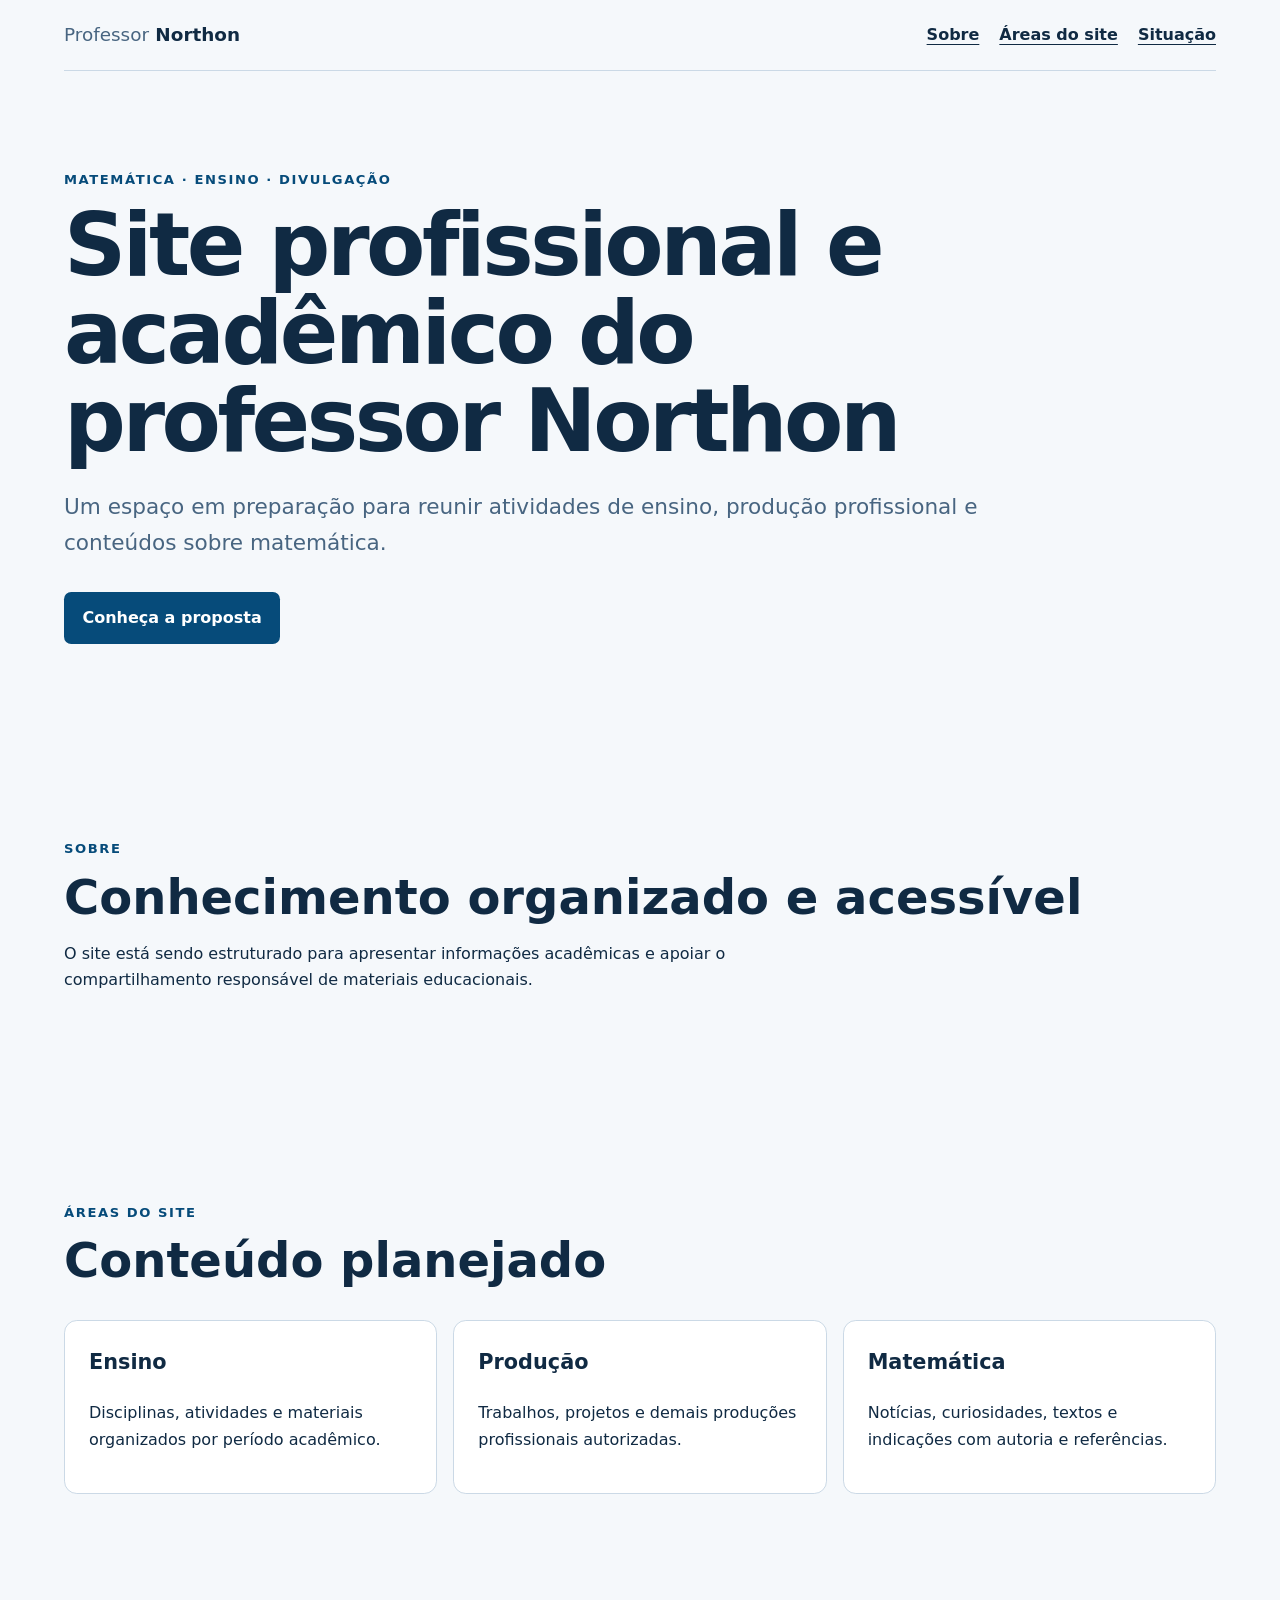
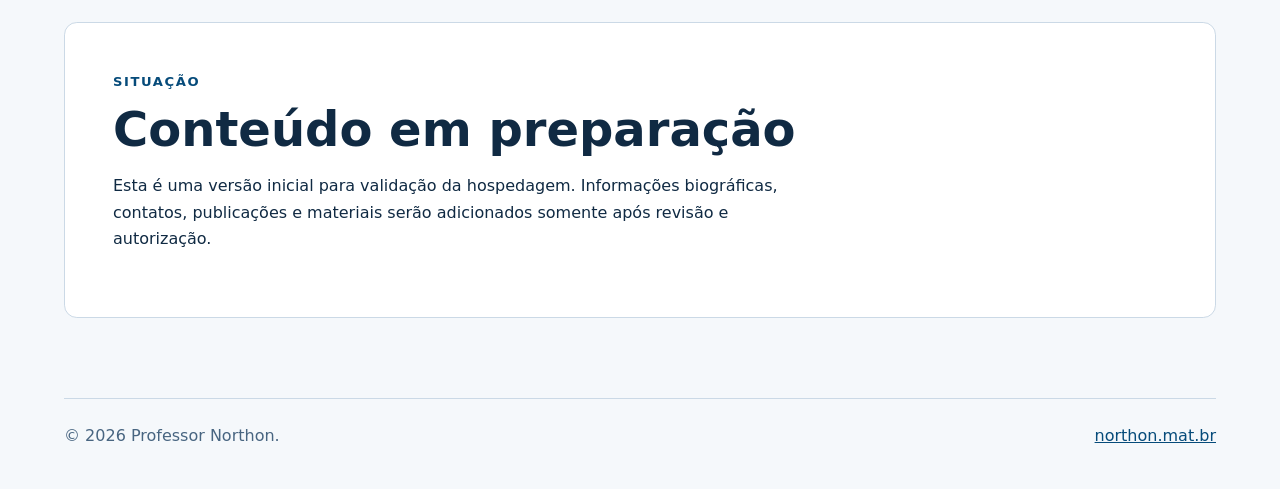
==== index.html @ 87b1b48a "Add files via upload" ====
<!doctype html>
<html lang="pt-BR">
<head>
  <meta charset="utf-8">
  <meta name="viewport" content="width=device-width, initial-scale=1">
  <meta name="description" content="Site profissional e acadêmico do professor Northon, dedicado ao ensino e à divulgação da matemática.">
  <meta name="robots" content="noindex, nofollow">
  <meta name="theme-color" content="#102a43">
  <title>Professor Northon — Matemática</title>
  <link rel="stylesheet" href="styles.css">
</head>
<body>
  <a class="skip-link" href="#conteudo">Pular para o conteúdo</a>

  <header class="site-header">
    <a class="brand" href="#inicio" aria-label="Professor Northon, início">
      <span>Professor</span> Northon
    </a>
    <nav aria-label="Navegação principal">
      <a href="#sobre">Sobre</a>
      <a href="#areas">Áreas do site</a>
      <a href="#situacao">Situação</a>
    </nav>
  </header>

  <main id="conteudo">
    <section class="hero" id="inicio" aria-labelledby="titulo-principal">
      <p class="eyebrow">Matemática · Ensino · Divulgação</p>
      <h1 id="titulo-principal">Site profissional e acadêmico do professor Northon</h1>
      <p class="lead">Um espaço em preparação para reunir atividades de ensino, produção profissional e conteúdos sobre matemática.</p>
      <a class="button" href="#areas">Conheça a proposta</a>
    </section>

    <section id="sobre" aria-labelledby="titulo-sobre">
      <p class="section-label">Sobre</p>
      <h2 id="titulo-sobre">Conhecimento organizado e acessível</h2>
      <p>O site está sendo estruturado para apresentar informações acadêmicas e apoiar o compartilhamento responsável de materiais educacionais.</p>
    </section>

    <section id="areas" aria-labelledby="titulo-areas">
      <p class="section-label">Áreas do site</p>
      <h2 id="titulo-areas">Conteúdo planejado</h2>
      <div class="card-grid">
        <article>
          <h3>Ensino</h3>
          <p>Disciplinas, atividades e materiais organizados por período acadêmico.</p>
        </article>
        <article>
          <h3>Produção</h3>
          <p>Trabalhos, projetos e demais produções profissionais autorizadas.</p>
        </article>
        <article>
          <h3>Matemática</h3>
          <p>Notícias, curiosidades, textos e indicações com autoria e referências.</p>
        </article>
      </div>
    </section>

    <section class="status" id="situacao" aria-labelledby="titulo-situacao">
      <p class="section-label">Situação</p>
      <h2 id="titulo-situacao">Conteúdo em preparação</h2>
      <p>Esta é uma versão inicial para validação da hospedagem. Informações biográficas, contatos, publicações e materiais serão adicionados somente após revisão e autorização.</p>
    </section>
  </main>

  <footer>
    <p>© <span id="ano">2026</span> Professor Northon.</p>
    <p><a href="https://northon.mat.br">northon.mat.br</a></p>
  </footer>

  <script src="app.js" defer></script>
</body>
</html>
---- styles.css ----
:root {
  color-scheme: light;
  --background: #f5f8fb;
  --surface: #ffffff;
  --text: #102a43;
  --muted: #486581;
  --accent: #0967a8;
  --accent-dark: #064b7a;
  --border: #cbd9e6;
  --max-width: 72rem;
}

* {
  box-sizing: border-box;
}

html {
  scroll-behavior: smooth;
}

body {
  margin: 0;
  background: var(--background);
  color: var(--text);
  font-family: system-ui, -apple-system, BlinkMacSystemFont, "Segoe UI", sans-serif;
  font-size: 1rem;
  line-height: 1.65;
}

a {
  color: var(--accent-dark);
}

a:focus-visible,
.button:focus-visible {
  outline: 3px solid #f5a623;
  outline-offset: 4px;
}

.skip-link {
  position: fixed;
  top: 0.75rem;
  left: 0.75rem;
  z-index: 10;
  padding: 0.65rem 1rem;
  background: var(--surface);
  border: 2px solid var(--accent-dark);
  border-radius: 0.4rem;
  transform: translateY(-180%);
}

.skip-link:focus {
  transform: translateY(0);
}

.site-header,
main,
footer {
  width: min(calc(100% - 2rem), var(--max-width));
  margin-inline: auto;
}

.site-header {
  display: flex;
  align-items: center;
  justify-content: space-between;
  gap: 2rem;
  padding-block: 1.25rem;
}

.brand {
  color: var(--text);
  font-size: 1.15rem;
  font-weight: 750;
  text-decoration: none;
}

.brand span {
  color: var(--muted);
  font-weight: 500;
}

nav {
  display: flex;
  flex-wrap: wrap;
  gap: 1.25rem;
}

nav a {
  color: var(--text);
  font-weight: 650;
  text-decoration-thickness: 0.08em;
  text-underline-offset: 0.25em;
}

section {
  padding-block: clamp(3rem, 8vw, 6rem);
}

.hero {
  min-height: min(42rem, 75vh);
  display: grid;
  align-content: center;
  justify-items: start;
  border-top: 1px solid var(--border);
}

.eyebrow,
.section-label {
  margin: 0 0 0.6rem;
  color: var(--accent-dark);
  font-size: 0.82rem;
  font-weight: 800;
  letter-spacing: 0.12em;
  text-transform: uppercase;
}

h1,
h2,
h3,
p {
  max-width: 68ch;
}

h1 {
  max-width: 18ch;
  margin: 0;
  font-size: clamp(2.4rem, 7vw, 5.4rem);
  line-height: 1.02;
  letter-spacing: -0.04em;
}

h2 {
  margin: 0 0 1rem;
  font-size: clamp(1.8rem, 4vw, 3rem);
  line-height: 1.15;
}

h3 {
  margin-top: 0;
  font-size: 1.3rem;
}

.lead {
  margin-block: 1.5rem 2rem;
  color: var(--muted);
  font-size: clamp(1.1rem, 2.5vw, 1.35rem);
}

.button {
  display: inline-block;
  padding: 0.8rem 1.15rem;
  border-radius: 0.45rem;
  background: var(--accent-dark);
  color: #ffffff;
  font-weight: 750;
  text-decoration: none;
}

.button:hover {
  background: var(--accent);
}

.card-grid {
  display: grid;
  grid-template-columns: repeat(3, minmax(0, 1fr));
  gap: 1rem;
  margin-top: 2rem;
}

.card-grid article,
.status {
  border: 1px solid var(--border);
  border-radius: 0.8rem;
  background: var(--surface);
}

.card-grid article {
  padding: 1.5rem;
}

.status {
  margin-block: 2rem 5rem;
  padding: clamp(1.5rem, 5vw, 3rem);
}

footer {
  display: flex;
  justify-content: space-between;
  gap: 1rem;
  padding-block: 1.5rem 2.5rem;
  border-top: 1px solid var(--border);
  color: var(--muted);
}

footer p {
  margin: 0;
}

@media (max-width: 44rem) {
  .site-header,
  footer {
    align-items: flex-start;
    flex-direction: column;
  }

  .card-grid {
    grid-template-columns: 1fr;
  }

  .hero {
    min-height: auto;
  }
}

@media (prefers-reduced-motion: reduce) {
  html {
    scroll-behavior: auto;
  }
}
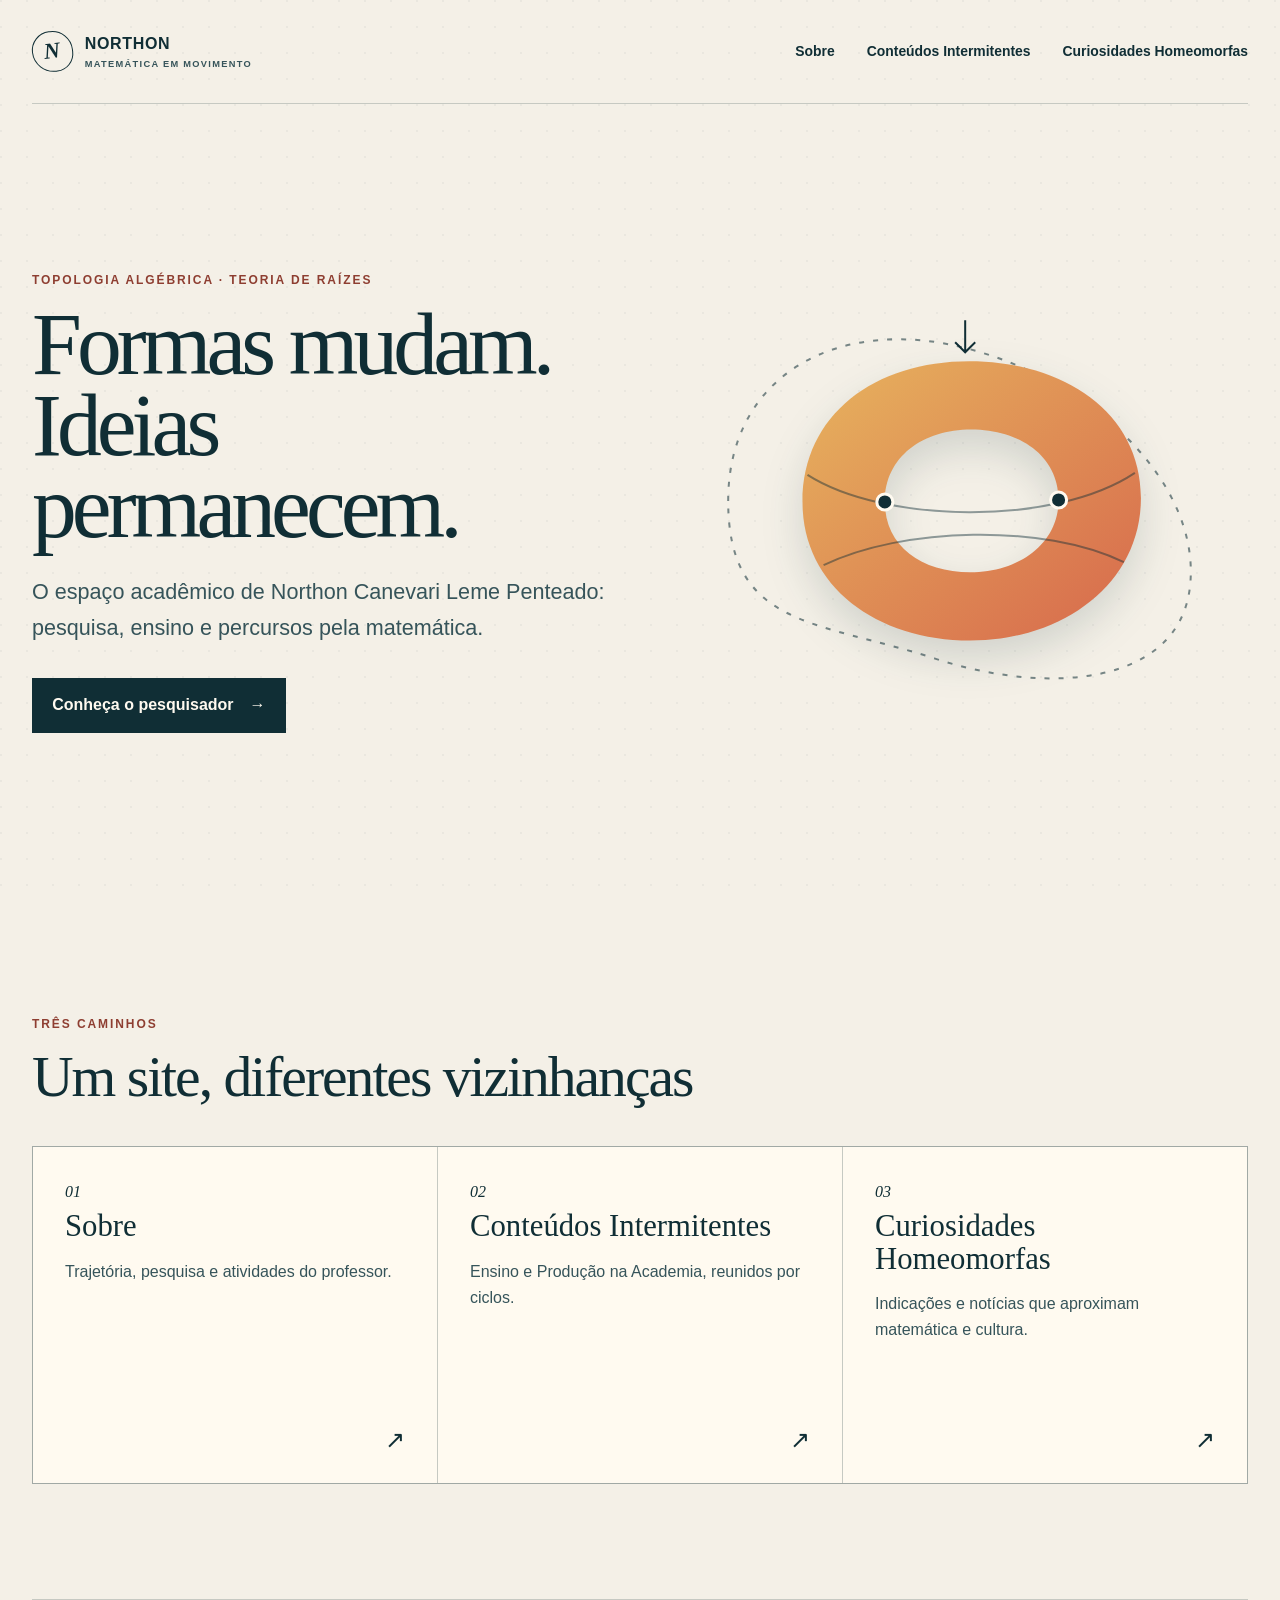
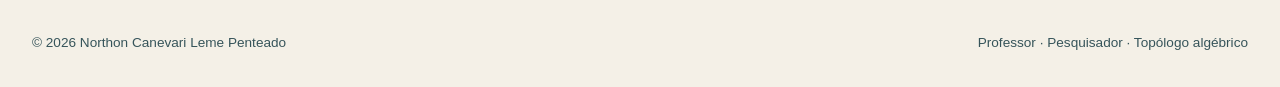
==== commit eeab70fd: "Add files via upload" ====
--- a/index.html
+++ b/index.html
@@ -1,73 +1,28 @@
 <!doctype html>
 <html lang="pt-BR">
 <head>
-  <meta charset="utf-8">
-  <meta name="viewport" content="width=device-width, initial-scale=1">
-  <meta name="description" content="Site profissional e acadêmico do professor Northon, dedicado ao ensino e à divulgação da matemática.">
-  <meta name="robots" content="noindex, nofollow">
-  <meta name="theme-color" content="#102a43">
-  <title>Professor Northon — Matemática</title>
-  <link rel="stylesheet" href="styles.css">
+  <meta charset="utf-8"><meta name="viewport" content="width=device-width, initial-scale=1">
+  <meta name="description" content="Site acadêmico de Northon Canevari Leme Penteado, professor e pesquisador em Topologia Algébrica.">
+  <meta name="robots" content="noindex, nofollow"><meta name="theme-color" content="#102e35">
+  <title>Northon Canevari — Topologia, pesquisa e ensino</title><link rel="stylesheet" href="styles.css">
 </head>
 <body>
   <a class="skip-link" href="#conteudo">Pular para o conteúdo</a>
-
   <header class="site-header">
-    <a class="brand" href="#inicio" aria-label="Professor Northon, início">
-      <span>Professor</span> Northon
-    </a>
-    <nav aria-label="Navegação principal">
-      <a href="#sobre">Sobre</a>
-      <a href="#areas">Áreas do site</a>
-      <a href="#situacao">Situação</a>
-    </nav>
+    <a class="brand" href="index.html" aria-label="Northon Canevari, página inicial"><span class="brand-mark" aria-hidden="true">N</span><span>Northon <small>Matemática em movimento</small></span></a>
+    <button class="menu-button" type="button" aria-expanded="false" aria-controls="menu">Menu</button>
+    <nav id="menu" aria-label="Navegação principal"><a href="sobre.html">Sobre</a><a href="conteudos-intermitentes.html">Conteúdos Intermitentes</a><a href="curiosidades-homeomorfas.html">Curiosidades Homeomorfas</a></nav>
   </header>
-
   <main id="conteudo">
-    <section class="hero" id="inicio" aria-labelledby="titulo-principal">
-      <p class="eyebrow">Matemática · Ensino · Divulgação</p>
-      <h1 id="titulo-principal">Site profissional e acadêmico do professor Northon</h1>
-      <p class="lead">Um espaço em preparação para reunir atividades de ensino, produção profissional e conteúdos sobre matemática.</p>
-      <a class="button" href="#areas">Conheça a proposta</a>
+    <section class="hero" aria-labelledby="titulo-principal">
+      <div class="hero-copy"><p class="eyebrow">Topologia algébrica · Teoria de raízes</p><h1 id="titulo-principal">Formas mudam.<br>Ideias permanecem.</h1><p class="lead">O espaço acadêmico de Northon Canevari Leme Penteado: pesquisa, ensino e percursos pela matemática.</p><a class="button" href="sobre.html">Conheça o pesquisador <span aria-hidden="true">→</span></a></div>
+      <div class="topology-figure" aria-hidden="true"><svg viewBox="0 0 560 430"><defs><linearGradient id="surface" x1="0" y1="0" x2="1" y2="1"><stop offset="0" stop-color="#e7b45e"/><stop offset="1" stop-color="#d7684c"/></linearGradient></defs><path class="orbit" d="M42 218C42 91 154 32 283 67s229 137 219 235-137 111-254 73S42 345 42 218Z"/><path class="surface" fill="url(#surface)" d="M116 219c0-87 72-140 166-140s171 51 171 136-77 142-170 142-167-54-167-138Zm82 0c0 44 37 70 85 70s88-28 88-72-39-70-87-70-86 27-86 72Z"/><path class="seam" d="M121 192c75 48 245 52 326-2M137 282c78-38 219-42 299-3"/><circle class="root" cx="198" cy="219" r="8"/><circle class="root" cx="371" cy="217" r="8"/><path class="map-arrow" d="M278 38v32m-10-10 10 10 10-10"/></svg></div>
     </section>
-
-    <section id="sobre" aria-labelledby="titulo-sobre">
-      <p class="section-label">Sobre</p>
-      <h2 id="titulo-sobre">Conhecimento organizado e acessível</h2>
-      <p>O site está sendo estruturado para apresentar informações acadêmicas e apoiar o compartilhamento responsável de materiais educacionais.</p>
-    </section>
-
-    <section id="areas" aria-labelledby="titulo-areas">
-      <p class="section-label">Áreas do site</p>
-      <h2 id="titulo-areas">Conteúdo planejado</h2>
-      <div class="card-grid">
-        <article>
-          <h3>Ensino</h3>
-          <p>Disciplinas, atividades e materiais organizados por período acadêmico.</p>
-        </article>
-        <article>
-          <h3>Produção</h3>
-          <p>Trabalhos, projetos e demais produções profissionais autorizadas.</p>
-        </article>
-        <article>
-          <h3>Matemática</h3>
-          <p>Notícias, curiosidades, textos e indicações com autoria e referências.</p>
-        </article>
-      </div>
-    </section>
-
-    <section class="status" id="situacao" aria-labelledby="titulo-situacao">
-      <p class="section-label">Situação</p>
-      <h2 id="titulo-situacao">Conteúdo em preparação</h2>
-      <p>Esta é uma versão inicial para validação da hospedagem. Informações biográficas, contatos, publicações e materiais serão adicionados somente após revisão e autorização.</p>
-    </section>
+    <section class="site-paths" aria-labelledby="caminhos-titulo"><p class="section-label">Três caminhos</p><h2 id="caminhos-titulo">Um site, diferentes vizinhanças</h2><div class="card-grid">
+      <a class="path-card" href="sobre.html"><span class="card-number">01</span><h3>Sobre</h3><p>Trajetória, pesquisa e atividades do professor.</p><span class="card-arrow" aria-hidden="true">↗</span></a>
+      <a class="path-card" href="conteudos-intermitentes.html"><span class="card-number">02</span><h3>Conteúdos Intermitentes</h3><p>Ensino e Produção na Academia, reunidos por ciclos.</p><span class="card-arrow" aria-hidden="true">↗</span></a>
+      <a class="path-card" href="curiosidades-homeomorfas.html"><span class="card-number">03</span><h3>Curiosidades Homeomorfas</h3><p>Indicações e notícias que aproximam matemática e cultura.</p><span class="card-arrow" aria-hidden="true">↗</span></a>
+    </div></section>
   </main>
-
-  <footer>
-    <p>© <span id="ano">2026</span> Professor Northon.</p>
-    <p><a href="https://northon.mat.br">northon.mat.br</a></p>
-  </footer>
-
-  <script src="app.js" defer></script>
-</body>
-</html>
+  <footer><p>© <span data-current-year>2026</span> Northon Canevari Leme Penteado</p><p>Professor · Pesquisador · Topólogo algébrico</p></footer><script src="app.js" defer></script>
+</body></html>
--- a/styles.css
+++ b/styles.css
@@ -1,220 +1,11 @@
-:root {
-  color-scheme: light;
-  --background: #f5f8fb;
-  --surface: #ffffff;
-  --text: #102a43;
-  --muted: #486581;
-  --accent: #0967a8;
-  --accent-dark: #064b7a;
-  --border: #cbd9e6;
-  --max-width: 72rem;
-}
-
-* {
-  box-sizing: border-box;
-}
-
-html {
-  scroll-behavior: smooth;
-}
-
-body {
-  margin: 0;
-  background: var(--background);
-  color: var(--text);
-  font-family: system-ui, -apple-system, BlinkMacSystemFont, "Segoe UI", sans-serif;
-  font-size: 1rem;
-  line-height: 1.65;
-}
-
-a {
-  color: var(--accent-dark);
-}
-
-a:focus-visible,
-.button:focus-visible {
-  outline: 3px solid #f5a623;
-  outline-offset: 4px;
-}
-
-.skip-link {
-  position: fixed;
-  top: 0.75rem;
-  left: 0.75rem;
-  z-index: 10;
-  padding: 0.65rem 1rem;
-  background: var(--surface);
-  border: 2px solid var(--accent-dark);
-  border-radius: 0.4rem;
-  transform: translateY(-180%);
-}
-
-.skip-link:focus {
-  transform: translateY(0);
-}
-
-.site-header,
-main,
-footer {
-  width: min(calc(100% - 2rem), var(--max-width));
-  margin-inline: auto;
-}
-
-.site-header {
-  display: flex;
-  align-items: center;
-  justify-content: space-between;
-  gap: 2rem;
-  padding-block: 1.25rem;
-}
-
-.brand {
-  color: var(--text);
-  font-size: 1.15rem;
-  font-weight: 750;
-  text-decoration: none;
-}
-
-.brand span {
-  color: var(--muted);
-  font-weight: 500;
-}
-
-nav {
-  display: flex;
-  flex-wrap: wrap;
-  gap: 1.25rem;
-}
-
-nav a {
-  color: var(--text);
-  font-weight: 650;
-  text-decoration-thickness: 0.08em;
-  text-underline-offset: 0.25em;
-}
-
-section {
-  padding-block: clamp(3rem, 8vw, 6rem);
-}
-
-.hero {
-  min-height: min(42rem, 75vh);
-  display: grid;
-  align-content: center;
-  justify-items: start;
-  border-top: 1px solid var(--border);
-}
-
-.eyebrow,
-.section-label {
-  margin: 0 0 0.6rem;
-  color: var(--accent-dark);
-  font-size: 0.82rem;
-  font-weight: 800;
-  letter-spacing: 0.12em;
-  text-transform: uppercase;
-}
-
-h1,
-h2,
-h3,
-p {
-  max-width: 68ch;
-}
-
-h1 {
-  max-width: 18ch;
-  margin: 0;
-  font-size: clamp(2.4rem, 7vw, 5.4rem);
-  line-height: 1.02;
-  letter-spacing: -0.04em;
-}
-
-h2 {
-  margin: 0 0 1rem;
-  font-size: clamp(1.8rem, 4vw, 3rem);
-  line-height: 1.15;
-}
-
-h3 {
-  margin-top: 0;
-  font-size: 1.3rem;
-}
-
-.lead {
-  margin-block: 1.5rem 2rem;
-  color: var(--muted);
-  font-size: clamp(1.1rem, 2.5vw, 1.35rem);
-}
-
-.button {
-  display: inline-block;
-  padding: 0.8rem 1.15rem;
-  border-radius: 0.45rem;
-  background: var(--accent-dark);
-  color: #ffffff;
-  font-weight: 750;
-  text-decoration: none;
-}
-
-.button:hover {
-  background: var(--accent);
-}
-
-.card-grid {
-  display: grid;
-  grid-template-columns: repeat(3, minmax(0, 1fr));
-  gap: 1rem;
-  margin-top: 2rem;
-}
-
-.card-grid article,
-.status {
-  border: 1px solid var(--border);
-  border-radius: 0.8rem;
-  background: var(--surface);
-}
-
-.card-grid article {
-  padding: 1.5rem;
-}
-
-.status {
-  margin-block: 2rem 5rem;
-  padding: clamp(1.5rem, 5vw, 3rem);
-}
-
-footer {
-  display: flex;
-  justify-content: space-between;
-  gap: 1rem;
-  padding-block: 1.5rem 2.5rem;
-  border-top: 1px solid var(--border);
-  color: var(--muted);
-}
-
-footer p {
-  margin: 0;
-}
-
-@media (max-width: 44rem) {
-  .site-header,
-  footer {
-    align-items: flex-start;
-    flex-direction: column;
-  }
-
-  .card-grid {
-    grid-template-columns: 1fr;
-  }
-
-  .hero {
-    min-height: auto;
-  }
-}
-
-@media (prefers-reduced-motion: reduce) {
-  html {
-    scroll-behavior: auto;
-  }
-}
+:root{color-scheme:light;--ink:#102e35;--ink-soft:#36545a;--paper:#f4f0e7;--cream:#fffaf0;--gold:#d9a343;--coral:#cc6149;--mint:#b8d7c9;--line:rgba(16,46,53,.2);--max:76rem;--serif:Georgia,"Times New Roman",serif}
+*{box-sizing:border-box}html{scroll-behavior:smooth}body{margin:0;background:var(--paper);color:var(--ink);font-family:Arial,Helvetica,sans-serif;font-size:1rem;line-height:1.65}body::before{content:"";position:fixed;inset:0;z-index:-1;opacity:.35;background-image:radial-gradient(circle at 1px 1px,rgba(16,46,53,.12) 1px,transparent 0);background-size:26px 26px}a{color:inherit}a:focus-visible,button:focus-visible{outline:3px solid var(--coral);outline-offset:4px}.skip-link{position:fixed;top:.75rem;left:.75rem;z-index:20;padding:.65rem 1rem;background:var(--cream);border:2px solid var(--ink);transform:translateY(-180%)}.skip-link:focus{transform:none}
+.site-header,main,footer{width:min(calc(100% - 2rem),var(--max));margin-inline:auto}.site-header{min-height:6.5rem;display:flex;align-items:center;justify-content:space-between;gap:2rem;border-bottom:1px solid var(--line)}.brand{display:flex;align-items:center;gap:.75rem;font-weight:800;letter-spacing:.04em;text-decoration:none;text-transform:uppercase}.brand small{display:block;color:var(--ink-soft);font-size:.58rem;font-weight:600;letter-spacing:.14em}.brand-mark{width:2.55rem;height:2.55rem;display:grid;place-items:center;border:1px solid var(--ink);border-radius:48% 52% 45% 55%;font-family:var(--serif);font-size:1.4rem;font-style:italic;transform:rotate(-7deg)}nav{display:flex;align-items:center;gap:clamp(1rem,2.5vw,2rem)}nav a{position:relative;font-size:.87rem;font-weight:700;text-decoration:none}nav a::after{content:"";position:absolute;right:0;bottom:-.45rem;left:0;height:2px;background:var(--coral);transform:scaleX(0);transition:transform .2s}nav a:hover::after,nav a[aria-current="page"]::after{transform:scaleX(1)}.menu-button{display:none;padding:.55rem .8rem;border:1px solid var(--ink);background:transparent;color:var(--ink);font:inherit;font-weight:700}
+.hero{min-height:calc(100vh - 6.5rem);display:grid;grid-template-columns:1.05fr .95fr;align-items:center;gap:2rem;padding-block:4rem}.hero-copy{position:relative;z-index:1}.eyebrow,.section-label{margin:0 0 .75rem;color:#8e3e31;font-size:.75rem;font-weight:800;letter-spacing:.16em;text-transform:uppercase}h1,h2,h3,p{max-width:65ch}h1,h2,h3{font-family:var(--serif);font-weight:500}h1{max-width:14ch;margin:0;font-size:clamp(3rem,7vw,6.6rem);line-height:.91;letter-spacing:-.055em}h2{margin:0 0 1.1rem;font-size:clamp(2rem,4.5vw,3.7rem);line-height:1.03;letter-spacing:-.035em}h3{margin:.3rem 0 .7rem;font-size:clamp(1.45rem,2.4vw,2rem);line-height:1.05}.lead{margin:1.7rem 0 2rem;color:var(--ink-soft);font-size:clamp(1.08rem,2vw,1.35rem)}.button{display:inline-flex;gap:1rem;align-items:center;padding:.85rem 1.2rem;border:1px solid var(--ink);background:var(--ink);color:var(--cream);font-weight:750;text-decoration:none;transition:transform .2s,background .2s}.button:hover{background:#1c4951;transform:translateY(-2px)}.topology-figure svg{width:100%;height:auto;overflow:visible}.orbit,.seam,.map-arrow{fill:none;stroke:var(--ink);stroke-width:2}.orbit{stroke-dasharray:5 9;opacity:.55}.surface{filter:drop-shadow(0 18px 20px rgba(16,46,53,.15))}.seam{stroke:rgba(16,46,53,.45)}.root{fill:var(--ink);stroke:var(--cream);stroke-width:3}
+.site-paths{padding:clamp(4rem,9vw,8rem) 0}.card-grid{display:grid;grid-template-columns:repeat(3,1fr);gap:1px;margin-top:2.5rem;background:var(--line);border:1px solid var(--line)}.path-card{min-height:21rem;position:relative;padding:2rem;background:var(--cream);text-decoration:none;transition:background .2s,color .2s}.path-card:hover{background:var(--ink);color:var(--cream)}.path-card p{color:var(--ink-soft)}.path-card:hover p{color:var(--mint)}.card-number{font-family:var(--serif);font-style:italic}.card-arrow{position:absolute;right:2rem;bottom:1.5rem;font-size:1.5rem}
+.page-hero{min-height:33rem;display:grid;align-content:center;padding:5rem 0;border-bottom:1px solid var(--line);position:relative}.page-hero::after{content:"";position:absolute;right:5%;width:12rem;height:12rem;border:2px solid var(--gold);border-radius:40% 60% 55% 45%;transform:rotate(22deg);opacity:.55}.page-hero h1{max-width:16ch;font-size:clamp(3.2rem,7vw,6rem)}.page-hero .lead{max-width:50ch}.curiosity-hero::after{border-radius:50%;box-shadow:2.4rem 0 0 -2px var(--paper),2.4rem 0 0 0 var(--coral)}.content-grid{display:grid;grid-template-columns:1.2fr .8fr;gap:clamp(2rem,7vw,7rem);padding:clamp(4rem,9vw,8rem) 0}.prose p{font-size:1.13rem}.fact-card{padding:2rem;border:1px solid var(--line);background:var(--cream)}.fact-card h2{font-size:2.2rem}.timeline{list-style:none;margin:2rem 0 0;padding:0}.timeline li{display:grid;grid-template-columns:4rem 1fr;gap:1rem;padding:1rem 0;border-top:1px solid var(--line)}.timeline strong{color:#8e3e31}.research-callout{display:grid;grid-template-columns:1fr 1fr;gap:3rem;margin-bottom:clamp(4rem,9vw,8rem);padding:clamp(2rem,5vw,4rem);background:var(--ink);color:var(--cream)}.research-callout h2{margin:0}.research-callout p:last-child{color:var(--mint);font-size:1.1rem}.link-list{list-style:none;margin:1.5rem 0 7rem;padding:0;border-top:1px solid var(--line)}.link-list a{display:flex;justify-content:space-between;gap:2rem;padding:1.2rem 0;border-bottom:1px solid var(--line);font-weight:700;text-decoration:none}.link-list a:hover{color:#8e3e31}
+.split-sections{display:grid;grid-template-columns:1fr 1fr;gap:1px;margin:4rem 0 7rem;background:var(--line);border:1px solid var(--line)}.feature-panel{min-height:33rem;position:relative;padding:clamp(2rem,5vw,4rem);background:#e5eee8}.feature-panel-warm{background:#f2dfc4}.feature-symbol{position:absolute;top:2rem;right:2rem;color:rgba(16,46,53,.18);font-family:var(--serif);font-size:5rem;line-height:1}.feature-panel>p:not(.section-label){font-size:1.1rem}.empty-state{margin-top:4rem;padding-top:1.2rem;border-top:1px solid var(--line)}.empty-state strong,.empty-state span{display:block}.empty-state span{margin-top:.35rem;color:var(--ink-soft);font-size:.9rem}.not-found{min-height:100vh;display:grid;align-content:center;justify-items:start}.not-found h1{max-width:12ch}
+footer{display:flex;justify-content:space-between;gap:2rem;padding:2rem 0;border-top:1px solid var(--line);color:var(--ink-soft);font-size:.85rem}footer p{margin:0}
+@media(max-width:55rem){.menu-button{display:block}.site-header{position:relative;flex-wrap:wrap}.site-header nav{display:none;width:100%;padding:0 0 1.4rem}.site-header nav[data-open]{display:grid}.hero{grid-template-columns:1fr;min-height:auto;padding-top:5rem}.topology-figure{max-width:35rem;margin:auto}.card-grid,.content-grid,.split-sections,.research-callout{grid-template-columns:1fr}.page-hero::after{width:7rem;height:7rem;top:2rem;right:1rem}.path-card{min-height:16rem}}
+@media(max-width:38rem){.site-header,main,footer{width:min(calc(100% - 1.25rem),var(--max))}.brand small{display:none}.page-hero{min-height:28rem}.page-hero::after{opacity:.25}.content-grid{gap:2rem}footer{flex-direction:column;gap:.5rem}}
+@media(prefers-reduced-motion:reduce){html{scroll-behavior:auto}*,*::before,*::after{transition:none!important}}
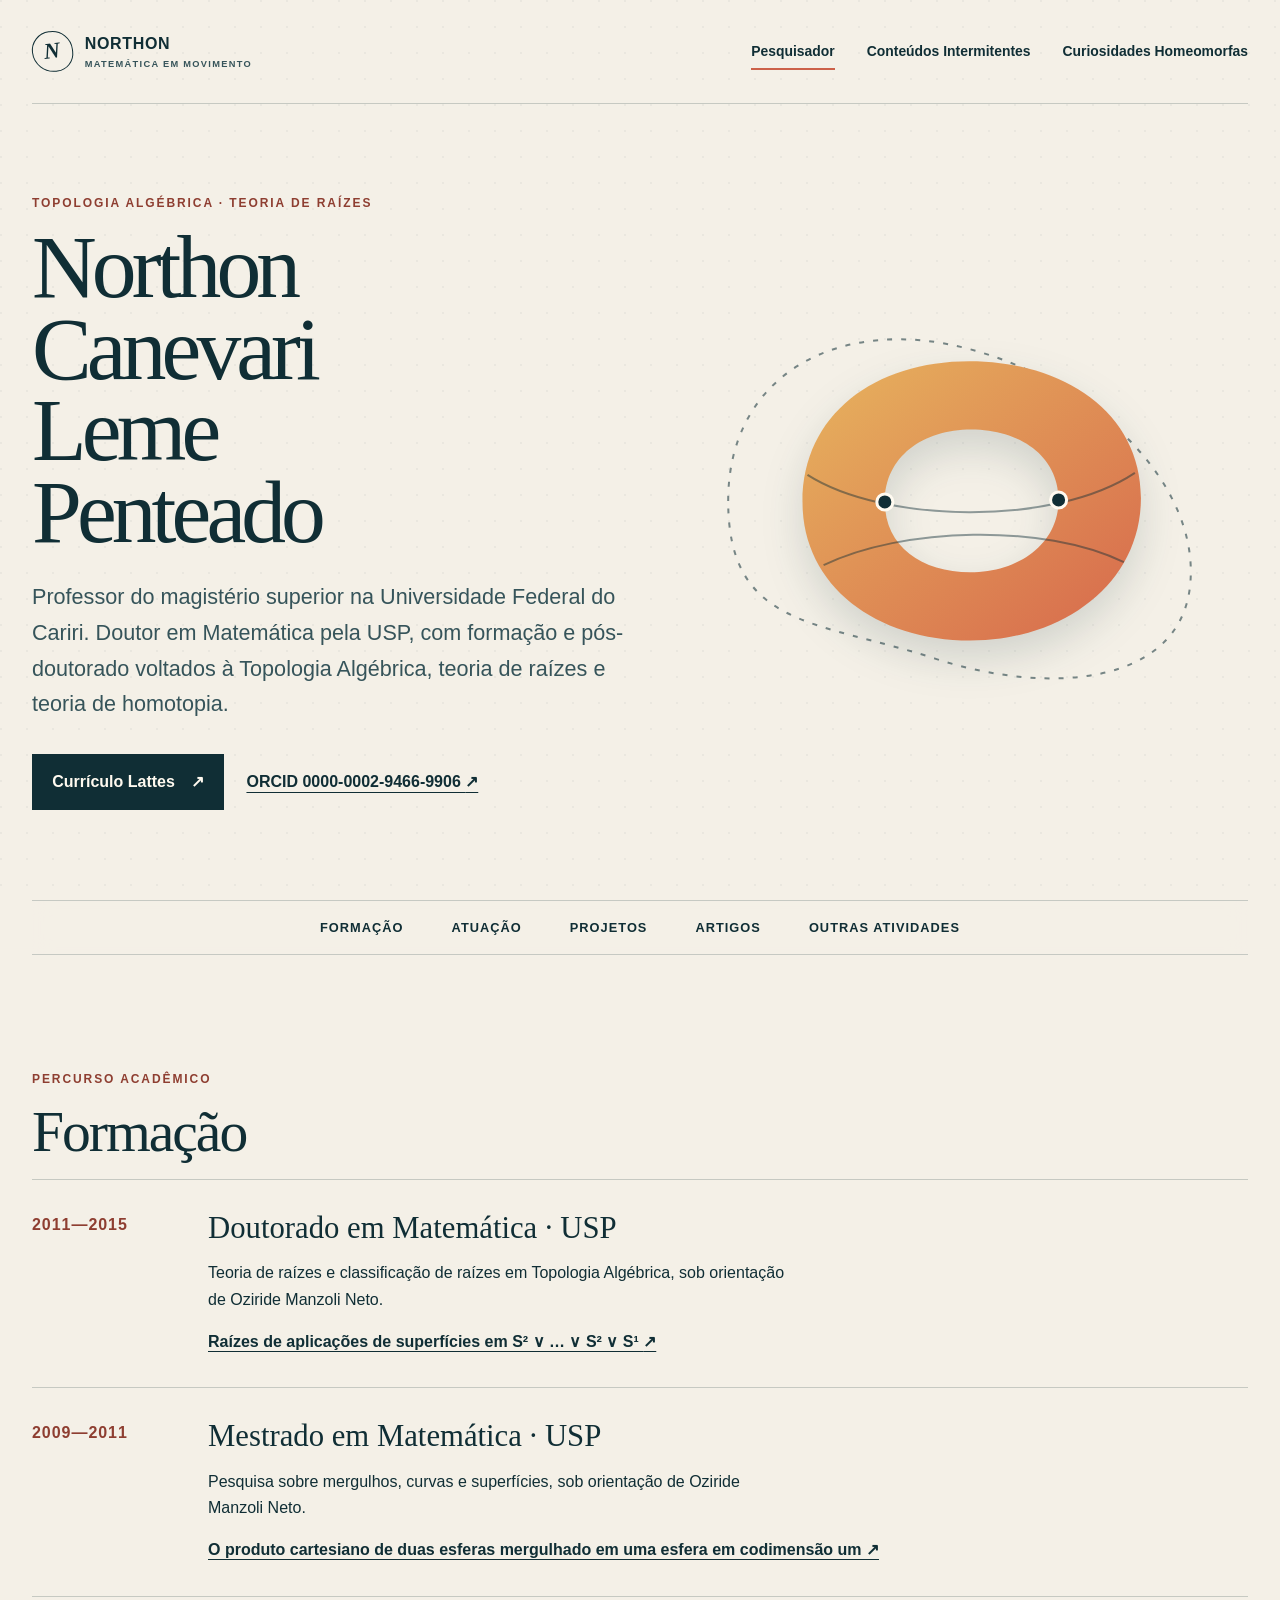
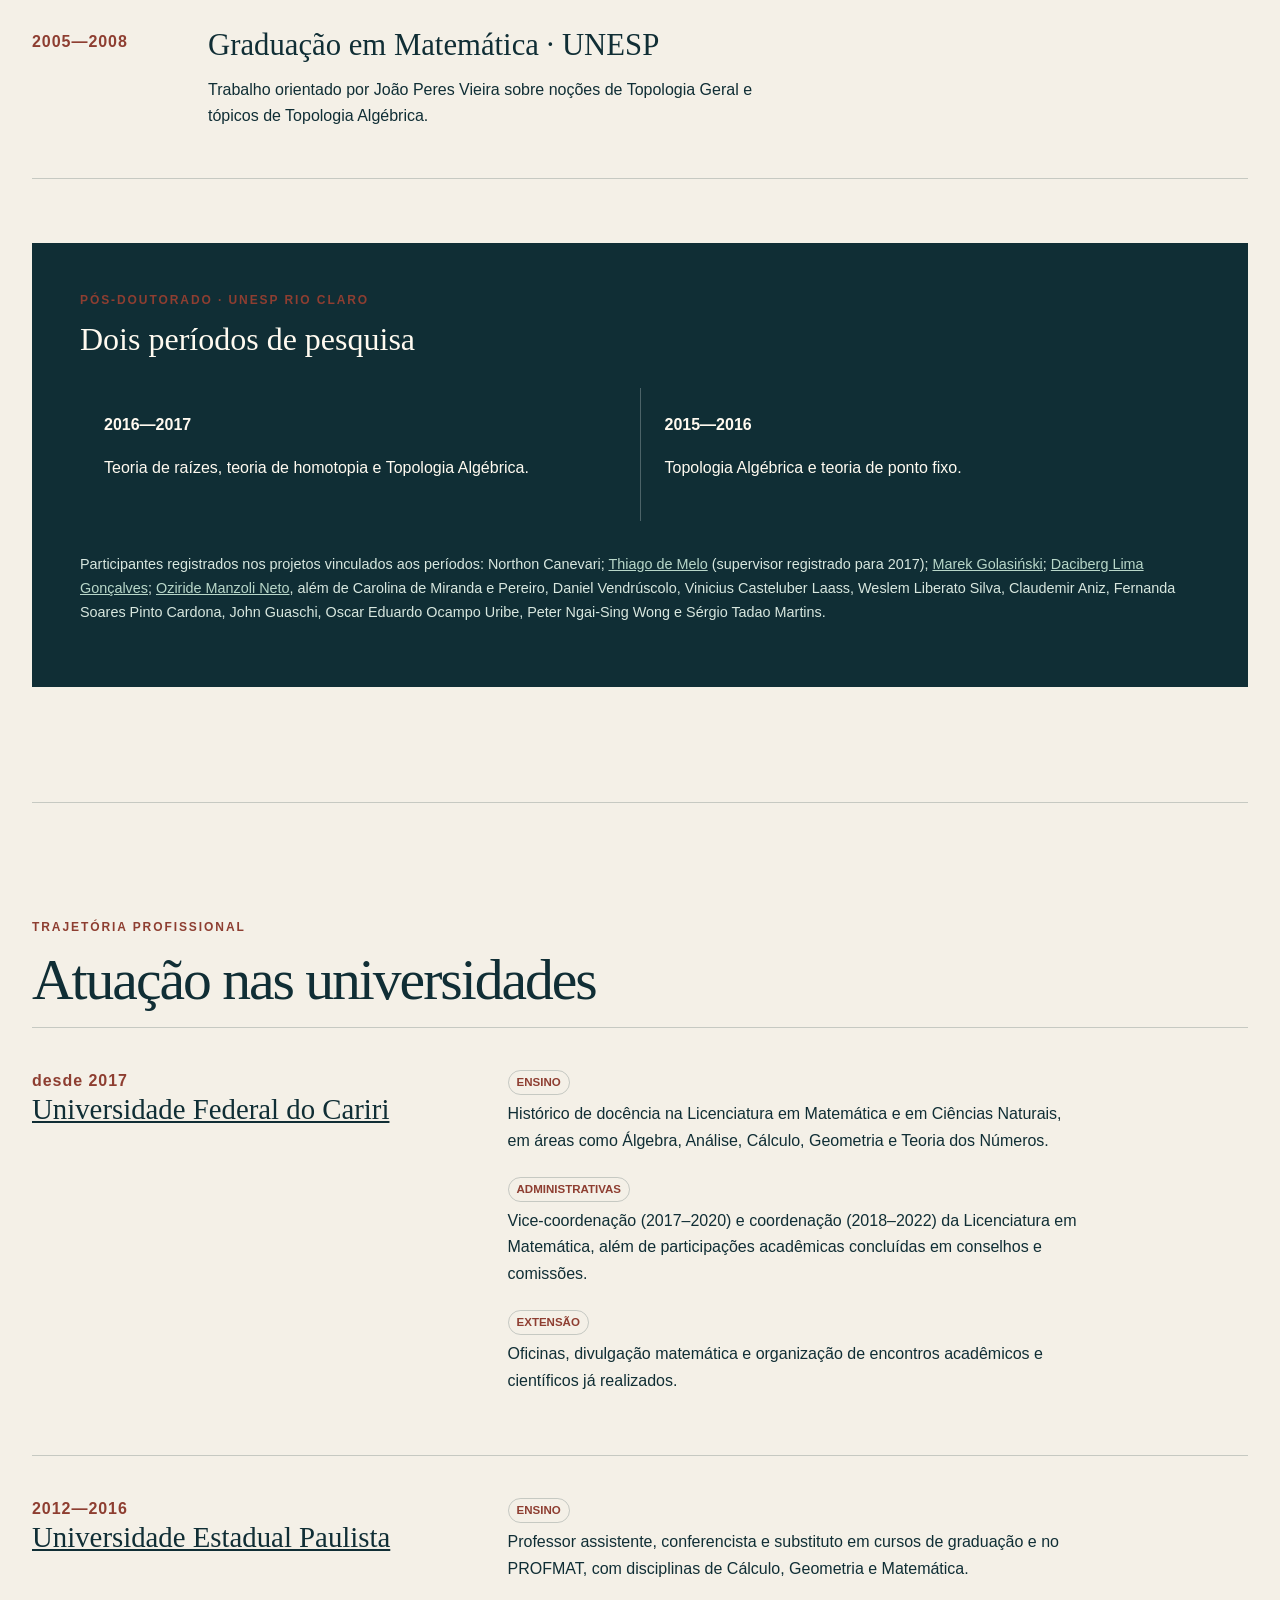
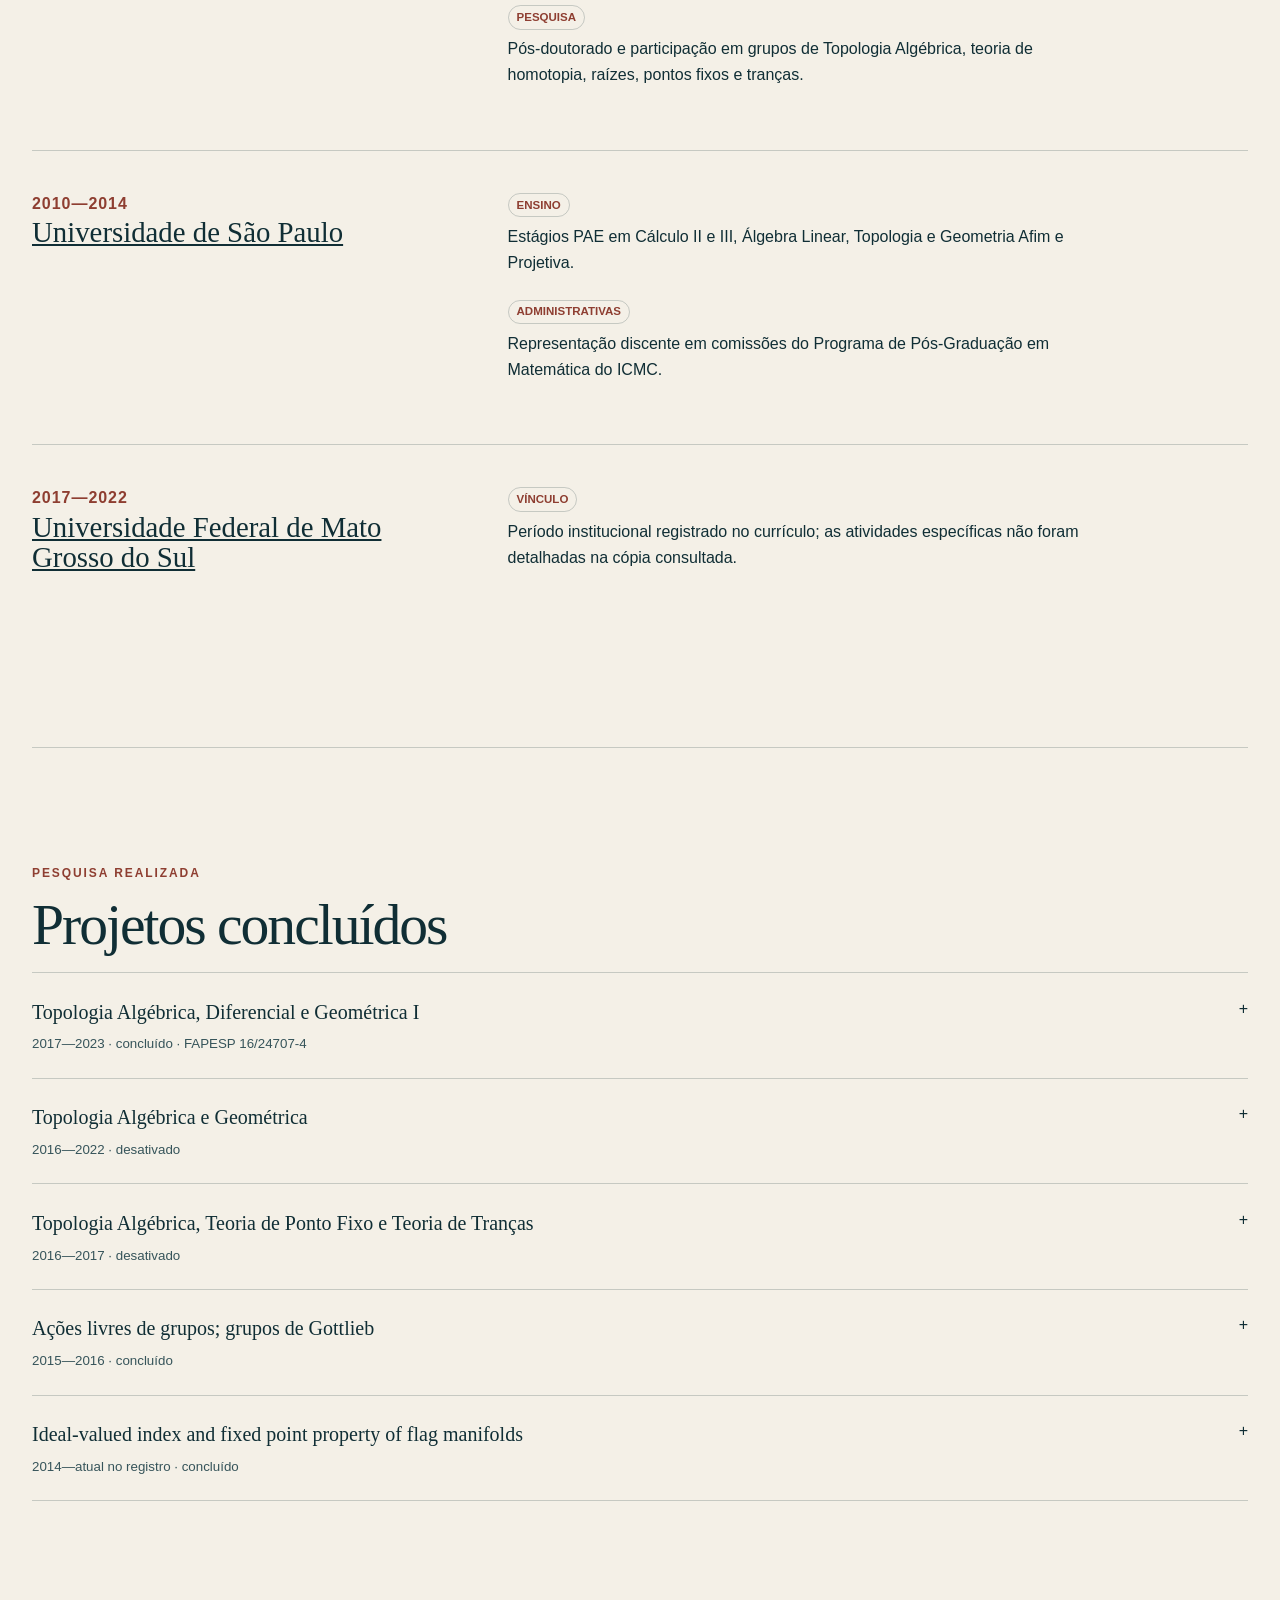
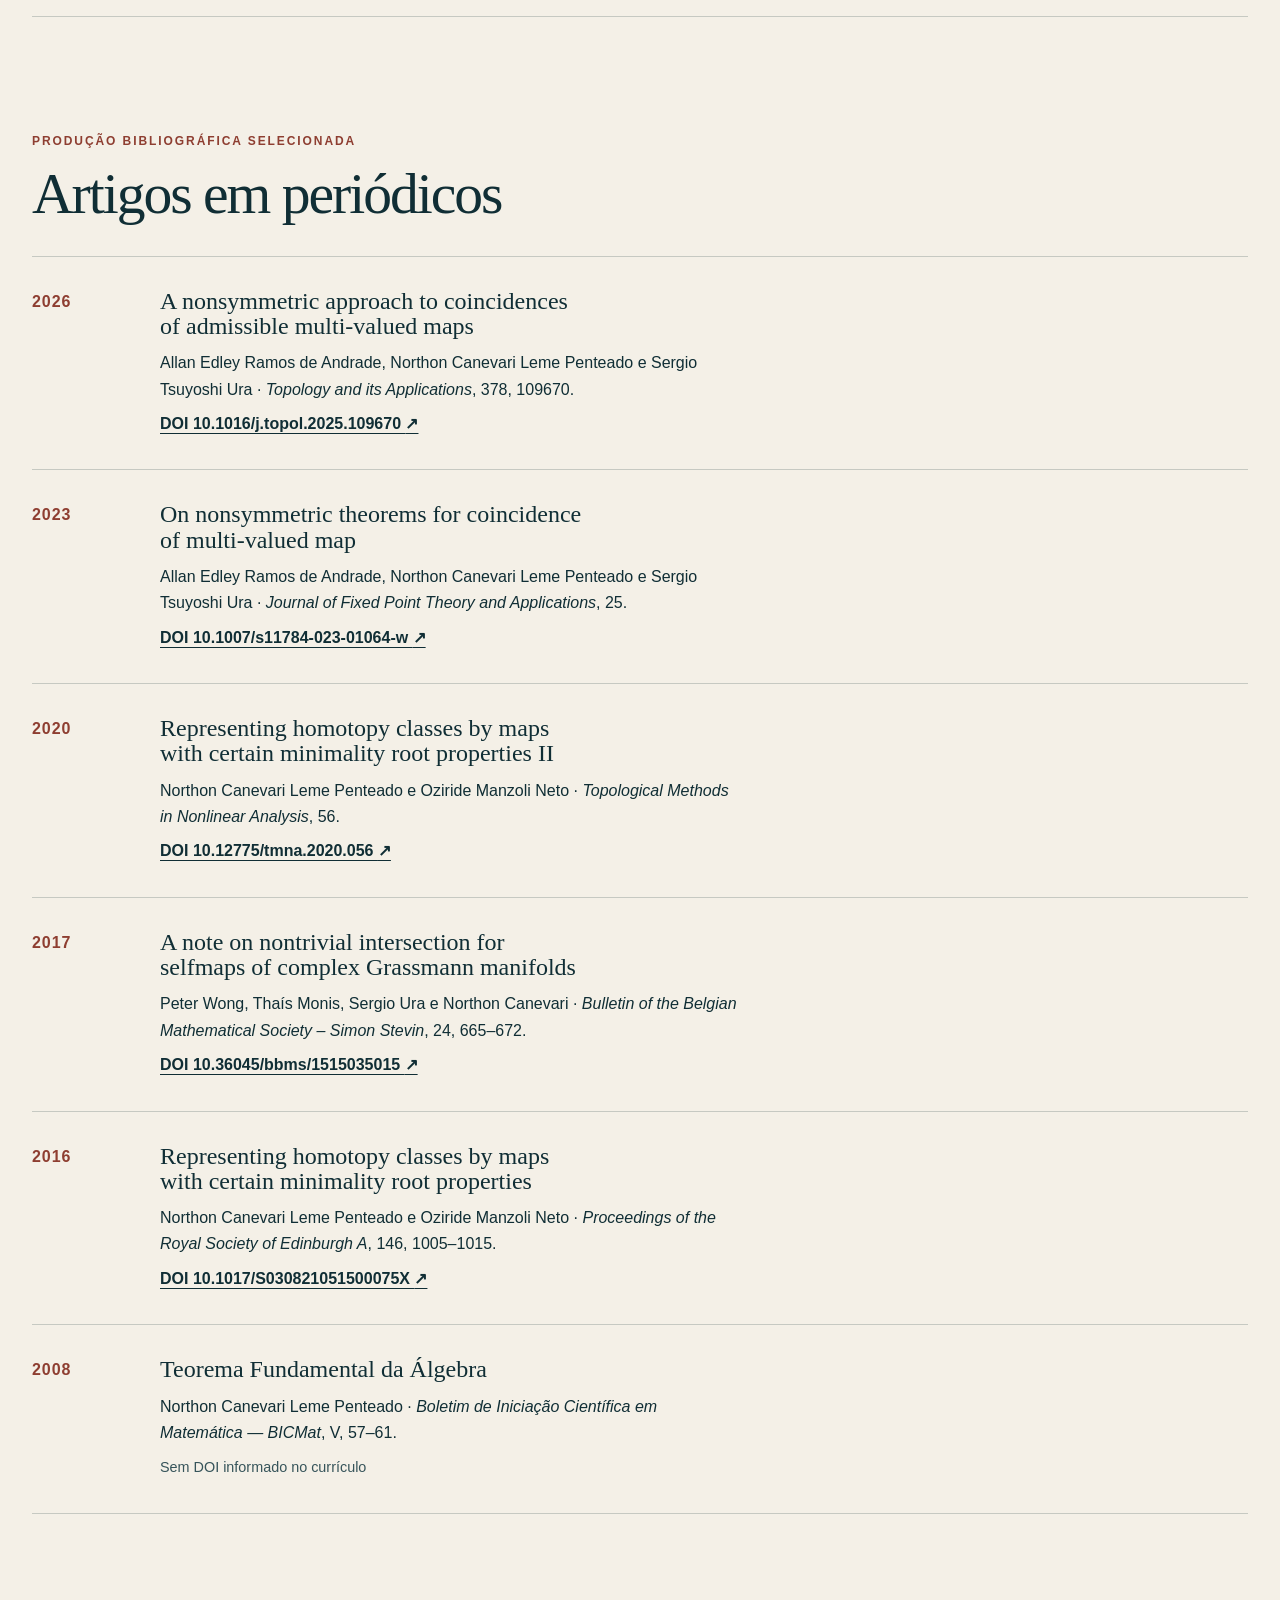
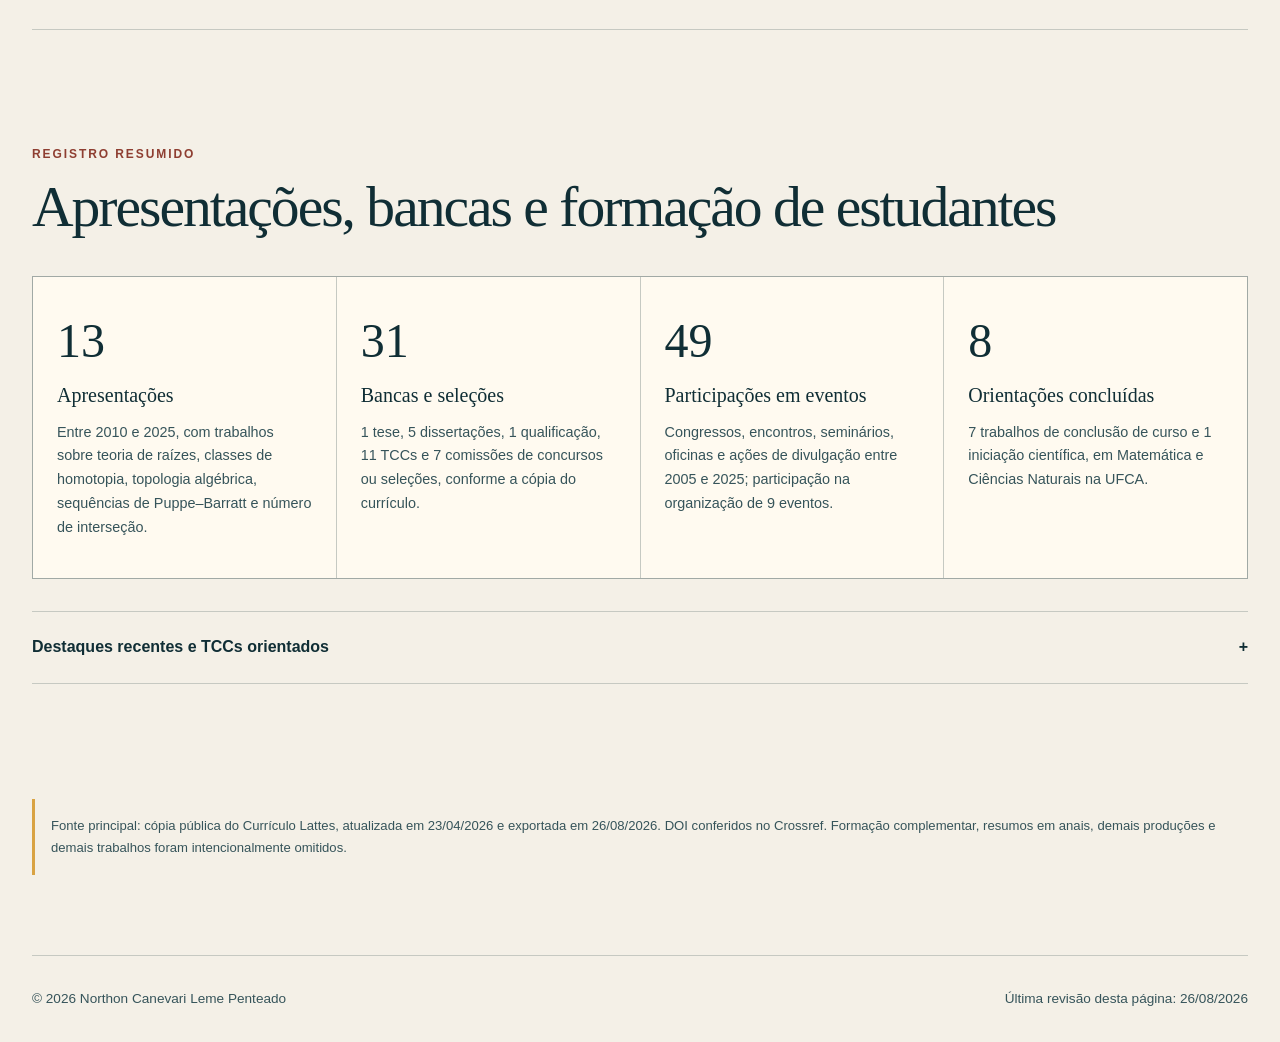
==== commit 3627a1c3: "Add files via upload" ====
--- a/index.html
+++ b/index.html
@@ -2,27 +2,64 @@
 <html lang="pt-BR">
 <head>
   <meta charset="utf-8"><meta name="viewport" content="width=device-width, initial-scale=1">
-  <meta name="description" content="Site acadêmico de Northon Canevari Leme Penteado, professor e pesquisador em Topologia Algébrica.">
+  <meta name="description" content="Formação, atuação acadêmica, projetos e produção científica de Northon Canevari Leme Penteado.">
   <meta name="robots" content="noindex, nofollow"><meta name="theme-color" content="#102e35">
-  <title>Northon Canevari — Topologia, pesquisa e ensino</title><link rel="stylesheet" href="styles.css">
+  <title>Northon Canevari Leme Penteado — Pesquisador</title><link rel="stylesheet" href="styles.css">
 </head>
 <body>
   <a class="skip-link" href="#conteudo">Pular para o conteúdo</a>
   <header class="site-header">
     <a class="brand" href="index.html" aria-label="Northon Canevari, página inicial"><span class="brand-mark" aria-hidden="true">N</span><span>Northon <small>Matemática em movimento</small></span></a>
     <button class="menu-button" type="button" aria-expanded="false" aria-controls="menu">Menu</button>
-    <nav id="menu" aria-label="Navegação principal"><a href="sobre.html">Sobre</a><a href="conteudos-intermitentes.html">Conteúdos Intermitentes</a><a href="curiosidades-homeomorfas.html">Curiosidades Homeomorfas</a></nav>
+    <nav id="menu" aria-label="Navegação principal"><a aria-current="page" href="index.html">Pesquisador</a><a href="conteudos-intermitentes.html">Conteúdos Intermitentes</a><a href="curiosidades-homeomorfas.html">Curiosidades Homeomorfas</a></nav>
   </header>
+
   <main id="conteudo">
-    <section class="hero" aria-labelledby="titulo-principal">
-      <div class="hero-copy"><p class="eyebrow">Topologia algébrica · Teoria de raízes</p><h1 id="titulo-principal">Formas mudam.<br>Ideias permanecem.</h1><p class="lead">O espaço acadêmico de Northon Canevari Leme Penteado: pesquisa, ensino e percursos pela matemática.</p><a class="button" href="sobre.html">Conheça o pesquisador <span aria-hidden="true">→</span></a></div>
-      <div class="topology-figure" aria-hidden="true"><svg viewBox="0 0 560 430"><defs><linearGradient id="surface" x1="0" y1="0" x2="1" y2="1"><stop offset="0" stop-color="#e7b45e"/><stop offset="1" stop-color="#d7684c"/></linearGradient></defs><path class="orbit" d="M42 218C42 91 154 32 283 67s229 137 219 235-137 111-254 73S42 345 42 218Z"/><path class="surface" fill="url(#surface)" d="M116 219c0-87 72-140 166-140s171 51 171 136-77 142-170 142-167-54-167-138Zm82 0c0 44 37 70 85 70s88-28 88-72-39-70-87-70-86 27-86 72Z"/><path class="seam" d="M121 192c75 48 245 52 326-2M137 282c78-38 219-42 299-3"/><circle class="root" cx="198" cy="219" r="8"/><circle class="root" cx="371" cy="217" r="8"/><path class="map-arrow" d="M278 38v32m-10-10 10 10 10-10"/></svg></div>
+    <section class="hero researcher-hero" aria-labelledby="titulo-principal">
+      <div class="hero-copy"><p class="eyebrow">Topologia algébrica · Teoria de raízes</p><h1 id="titulo-principal">Northon Canevari<br>Leme Penteado</h1><p class="lead">Professor do magistério superior na Universidade Federal do Cariri. Doutor em Matemática pela USP, com formação e pós-doutorado voltados à Topologia Algébrica, teoria de raízes e teoria de homotopia.</p><div class="profile-links"><a class="button" href="http://lattes.cnpq.br/2492423125565918">Currículo Lattes <span aria-hidden="true">↗</span></a><a class="text-link" href="https://orcid.org/0000-0002-9466-9906">ORCID 0000-0002-9466-9906 <span aria-hidden="true">↗</span></a></div></div>
+      <div class="topology-figure" aria-hidden="true"><svg viewBox="0 0 560 430"><defs><linearGradient id="surface" x1="0" y1="0" x2="1" y2="1"><stop offset="0" stop-color="#e7b45e"/><stop offset="1" stop-color="#d7684c"/></linearGradient></defs><path class="orbit" d="M42 218C42 91 154 32 283 67s229 137 219 235-137 111-254 73S42 345 42 218Z"/><path class="surface" fill="url(#surface)" d="M116 219c0-87 72-140 166-140s171 51 171 136-77 142-170 142-167-54-167-138Zm82 0c0 44 37 70 85 70s88-28 88-72-39-70-87-70-86 27-86 72Z"/><path class="seam" d="M121 192c75 48 245 52 326-2M137 282c78-38 219-42 299-3"/><circle class="root" cx="198" cy="219" r="8"/><circle class="root" cx="371" cy="217" r="8"/></svg></div>
     </section>
-    <section class="site-paths" aria-labelledby="caminhos-titulo"><p class="section-label">Três caminhos</p><h2 id="caminhos-titulo">Um site, diferentes vizinhanças</h2><div class="card-grid">
-      <a class="path-card" href="sobre.html"><span class="card-number">01</span><h3>Sobre</h3><p>Trajetória, pesquisa e atividades do professor.</p><span class="card-arrow" aria-hidden="true">↗</span></a>
-      <a class="path-card" href="conteudos-intermitentes.html"><span class="card-number">02</span><h3>Conteúdos Intermitentes</h3><p>Ensino e Produção na Academia, reunidos por ciclos.</p><span class="card-arrow" aria-hidden="true">↗</span></a>
-      <a class="path-card" href="curiosidades-homeomorfas.html"><span class="card-number">03</span><h3>Curiosidades Homeomorfas</h3><p>Indicações e notícias que aproximam matemática e cultura.</p><span class="card-arrow" aria-hidden="true">↗</span></a>
+
+    <nav class="section-nav" aria-label="Nesta página"><a href="#formacao">Formação</a><a href="#atuacao">Atuação</a><a href="#projetos">Projetos</a><a href="#artigos">Artigos</a><a href="#atividades">Outras atividades</a></nav>
+
+    <section id="formacao" class="cv-section" aria-labelledby="formacao-titulo"><p class="section-label">Percurso acadêmico</p><h2 id="formacao-titulo">Formação</h2><div class="degree-list">
+      <article><time>2011—2015</time><div><h3>Doutorado em Matemática · USP</h3><p>Teoria de raízes e classificação de raízes em Topologia Algébrica, sob orientação de Oziride Manzoli Neto.</p><a href="http://oasisbr.ibict.br/vufind/Record/USP_27c817b39b4970211e7fbcfb61471fab">Raízes de aplicações de superfícies em S² ∨ … ∨ S² ∨ S¹ <span aria-hidden="true">↗</span></a></div></article>
+      <article><time>2009—2011</time><div><h3>Mestrado em Matemática · USP</h3><p>Pesquisa sobre mergulhos, curvas e superfícies, sob orientação de Oziride Manzoli Neto.</p><a href="https://teses.usp.br/teses/disponiveis/55/55135/tde-22032011-090041/pt-br.html">O produto cartesiano de duas esferas mergulhado em uma esfera em codimensão um <span aria-hidden="true">↗</span></a></div></article>
+      <article><time>2005—2008</time><div><h3>Graduação em Matemática · UNESP</h3><p>Trabalho orientado por João Peres Vieira sobre noções de Topologia Geral e tópicos de Topologia Algébrica.</p></div></article>
+    </div>
+    <div class="postdoc"><p class="section-label">Pós-doutorado · UNESP Rio Claro</p><h3>Dois períodos de pesquisa</h3><div class="postdoc-grid"><div><strong>2016—2017</strong><p>Teoria de raízes, teoria de homotopia e Topologia Algébrica.</p></div><div><strong>2015—2016</strong><p>Topologia Algébrica e teoria de ponto fixo.</p></div></div><p class="compact-note">Participantes registrados nos projetos vinculados aos períodos: Northon Canevari; <a href="https://unesp.br/portaldocentes/docentes/157299?lang=pt_BR">Thiago de Melo</a> (supervisor registrado para 2017); <a href="https://orcid.org/0000-0001-6969-8986">Marek Golasiński</a>; <a href="http://lattes.cnpq.br/8580052002817169">Daciberg Lima Gonçalves</a>; <a href="http://lattes.cnpq.br/6364368679287946">Oziride Manzoli Neto</a>, além de Carolina de Miranda e Pereiro, Daniel Vendrúscolo, Vinicius Casteluber Laass, Weslem Liberato Silva, Claudemir Aniz, Fernanda Soares Pinto Cardona, John Guaschi, Oscar Eduardo Ocampo Uribe, Peter Ngai-Sing Wong e Sérgio Tadao Martins.</p></div></section>
+
+    <section id="atuacao" class="cv-section" aria-labelledby="atuacao-titulo"><p class="section-label">Trajetória profissional</p><h2 id="atuacao-titulo">Atuação nas universidades</h2><div class="institution-list">
+      <article><div><time>desde 2017</time><h3><a href="https://www.ufca.edu.br/">Universidade Federal do Cariri</a></h3></div><div class="activity-tags"><span>Ensino</span><p>Histórico de docência na Licenciatura em Matemática e em Ciências Naturais, em áreas como Álgebra, Análise, Cálculo, Geometria e Teoria dos Números.</p><span>Administrativas</span><p>Vice-coordenação (2017–2020) e coordenação (2018–2022) da Licenciatura em Matemática, além de participações acadêmicas concluídas em conselhos e comissões.</p><span>Extensão</span><p>Oficinas, divulgação matemática e organização de encontros acadêmicos e científicos já realizados.</p></div></article>
+      <article><div><time>2012—2016</time><h3><a href="https://www.unesp.br/">Universidade Estadual Paulista</a></h3></div><div class="activity-tags"><span>Ensino</span><p>Professor assistente, conferencista e substituto em cursos de graduação e no PROFMAT, com disciplinas de Cálculo, Geometria e Matemática.</p><span>Pesquisa</span><p>Pós-doutorado e participação em grupos de Topologia Algébrica, teoria de homotopia, raízes, pontos fixos e tranças.</p></div></article>
+      <article><div><time>2010—2014</time><h3><a href="https://www.usp.br/">Universidade de São Paulo</a></h3></div><div class="activity-tags"><span>Ensino</span><p>Estágios PAE em Cálculo II e III, Álgebra Linear, Topologia e Geometria Afim e Projetiva.</p><span>Administrativas</span><p>Representação discente em comissões do Programa de Pós-Graduação em Matemática do ICMC.</p></div></article>
+      <article><div><time>2017—2022</time><h3><a href="https://www.ufms.br/">Universidade Federal de Mato Grosso do Sul</a></h3></div><div class="activity-tags"><span>Vínculo</span><p>Período institucional registrado no currículo; as atividades específicas não foram detalhadas na cópia consultada.</p></div></article>
     </div></section>
+
+    <section id="projetos" class="cv-section" aria-labelledby="projetos-titulo"><p class="section-label">Pesquisa realizada</p><h2 id="projetos-titulo">Projetos concluídos</h2><div class="project-list">
+      <details><summary><span><strong>Topologia Algébrica, Diferencial e Geométrica I</strong><small>2017—2023 · concluído · FAPESP 16/24707-4</small></span><span>+</span></summary><p>Pesquisa temática em ponto fixo e coincidência, bordismo, cohomologia de grupos, variedades, homotopia, tranças e análise topológica de dados.</p><p><b>Coordenação:</b> Daciberg Lima Gonçalves. <b>Integrantes:</b> Northon Canevari e 33 pesquisadores registrados no currículo, entre eles Eliris Rizziolli, Alice Libardi, Thiago de Melo, João Peres Vieira, Daniel Vendrúscolo, Sérgio Ura, Pedro Pergher, Denise de Mattos, Oziride Manzoli Neto e Sadao Massago. <b>Local:</b> grupos de Topologia/Geometria no Estado de São Paulo.</p></details>
+      <details><summary><span><strong>Topologia Algébrica e Geométrica</strong><small>2016—2022 · desativado</small></span><span>+</span></summary><p>Cobordismo equivariante, ações livres, teoria de homotopia e teoremas do tipo Borsuk–Ulam.</p><p><b>Coordenação:</b> Northon Canevari. <b>Integrantes:</b> Allan Edley Ramos de Andrade, Sérgio Tsuyoshi Ura e Pedro Luiz Queiroz Pergher.</p></details>
+      <details><summary><span><strong>Topologia Algébrica, Teoria de Ponto Fixo e Teoria de Tranças</strong><small>2016—2017 · desativado</small></span><span>+</span></summary><p><b>Coordenação:</b> Daciberg Lima Gonçalves. <b>Integrantes:</b> Northon Canevari, Carolina Pereiro, Daniel Vendrúscolo, Vinicius Laass, Weslem Silva, Oziride Manzoli Neto, Claudemir Aniz, Fernanda Cardona, John Guaschi, Oscar Ocampo, Peter Wong e Sérgio Tadao Martins. <b>Local:</b> UNESP e rede de colaboração.</p></details>
+      <details><summary><span><strong>Ações livres de grupos; grupos de Gottlieb</strong><small>2015—2016 · concluído</small></span><span>+</span></summary><p>Generalizações de problemas de raízes para aplicações de superfícies e espaços mais gerais.</p><p><b>Coordenação:</b> Thiago de Melo. <b>Integrantes:</b> Northon Canevari e Marek Golasiński. <b>Local:</b> UNESP Rio Claro. <b>Financiamento:</b> CAPES.</p></details>
+      <details><summary><span><strong>Ideal-valued index and fixed point property of flag manifolds</strong><small>2014—atual no registro · concluído</small></span><span>+</span></summary><p><b>Coordenação:</b> Thaís Fernanda Mendes Monis. <b>Integrantes:</b> Northon Canevari, Alice Kimie Miwa Libardi, João Peres Vieira, Sérgio Tsuyoshi Ura, Peter Ngai-Sing Wong e Dirceu Penteado. <b>Financiamento:</b> CAPES.</p></details>
+    </div></section>
+
+    <section id="artigos" class="cv-section" aria-labelledby="artigos-titulo"><p class="section-label">Produção bibliográfica selecionada</p><h2 id="artigos-titulo">Artigos em periódicos</h2><ol class="publication-list">
+      <li><time>2026</time><div><h3>A nonsymmetric approach to coincidences of admissible multi-valued maps</h3><p>Allan Edley Ramos de Andrade, Northon Canevari Leme Penteado e Sergio Tsuyoshi Ura · <i>Topology and its Applications</i>, 378, 109670.</p><a href="https://doi.org/10.1016/j.topol.2025.109670">DOI 10.1016/j.topol.2025.109670 <span aria-hidden="true">↗</span></a></div></li>
+      <li><time>2023</time><div><h3>On nonsymmetric theorems for coincidence of multi-valued map</h3><p>Allan Edley Ramos de Andrade, Northon Canevari Leme Penteado e Sergio Tsuyoshi Ura · <i>Journal of Fixed Point Theory and Applications</i>, 25.</p><a href="https://doi.org/10.1007/s11784-023-01064-w">DOI 10.1007/s11784-023-01064-w <span aria-hidden="true">↗</span></a></div></li>
+      <li><time>2020</time><div><h3>Representing homotopy classes by maps with certain minimality root properties II</h3><p>Northon Canevari Leme Penteado e Oziride Manzoli Neto · <i>Topological Methods in Nonlinear Analysis</i>, 56.</p><a href="https://doi.org/10.12775/tmna.2020.056">DOI 10.12775/tmna.2020.056 <span aria-hidden="true">↗</span></a></div></li>
+      <li><time>2017</time><div><h3>A note on nontrivial intersection for selfmaps of complex Grassmann manifolds</h3><p>Peter Wong, Thaís Monis, Sergio Ura e Northon Canevari · <i>Bulletin of the Belgian Mathematical Society – Simon Stevin</i>, 24, 665–672.</p><a href="https://doi.org/10.36045/bbms/1515035015">DOI 10.36045/bbms/1515035015 <span aria-hidden="true">↗</span></a></div></li>
+      <li><time>2016</time><div><h3>Representing homotopy classes by maps with certain minimality root properties</h3><p>Northon Canevari Leme Penteado e Oziride Manzoli Neto · <i>Proceedings of the Royal Society of Edinburgh A</i>, 146, 1005–1015.</p><a href="https://doi.org/10.1017/S030821051500075X">DOI 10.1017/S030821051500075X <span aria-hidden="true">↗</span></a></div></li>
+      <li><time>2008</time><div><h3>Teorema Fundamental da Álgebra</h3><p>Northon Canevari Leme Penteado · <i>Boletim de Iniciação Científica em Matemática — BICMat</i>, V, 57–61.</p><span class="no-doi">Sem DOI informado no currículo</span></div></li>
+    </ol></section>
+
+    <section id="atividades" class="cv-section secondary-record" aria-labelledby="atividades-titulo"><p class="section-label">Registro resumido</p><h2 id="atividades-titulo">Apresentações, bancas e formação de estudantes</h2><div class="summary-grid">
+      <article><strong>13</strong><h3>Apresentações</h3><p>Entre 2010 e 2025, com trabalhos sobre teoria de raízes, classes de homotopia, topologia algébrica, sequências de Puppe–Barratt e número de interseção.</p></article>
+      <article><strong>31</strong><h3>Bancas e seleções</h3><p>1 tese, 5 dissertações, 1 qualificação, 11 TCCs e 7 comissões de concursos ou seleções, conforme a cópia do currículo.</p></article>
+      <article><strong>49</strong><h3>Participações em eventos</h3><p>Congressos, encontros, seminários, oficinas e ações de divulgação entre 2005 e 2025; participação na organização de 9 eventos.</p></article>
+      <article><strong>8</strong><h3>Orientações concluídas</h3><p>7 trabalhos de conclusão de curso e 1 iniciação científica, em Matemática e Ciências Naturais na UFCA.</p></article>
+    </div><details class="recent-highlights"><summary>Destaques recentes e TCCs orientados <span aria-hidden="true">+</span></summary><div class="details-columns"><div><h3>Apresentações recentes</h3><ul><li>Brincando com Topologia Algébrica — 2025</li><li>Teoria de Raízes e resultados em dimensão 2 — 2024</li><li>A root theory development in dimension 2 — 2023</li><li>Um passeio pela Topologia Algébrica — 2022</li></ul></div><div><h3>TCCs orientados</h3><ul><li>Poliedros e relação de Euler — 2022</li><li>Etnomatemática na feira livre de Brejo Santo — 2021</li><li>Matemática na Economia e ondas de Elliott — 2021</li><li>LaTeX para trabalhos acadêmicos — 2019</li><li>Caminhos topológicos no espaço geométrico — 2018</li></ul></div></div></details></section>
+    <p class="source-note">Fonte principal: cópia pública do Currículo Lattes, atualizada em 23/04/2026 e exportada em 26/08/2026. DOI conferidos no Crossref. Formação complementar, resumos em anais, demais produções e demais trabalhos foram intencionalmente omitidos.</p>
   </main>
-  <footer><p>© <span data-current-year>2026</span> Northon Canevari Leme Penteado</p><p>Professor · Pesquisador · Topólogo algébrico</p></footer><script src="app.js" defer></script>
+  <footer><p>© <span data-current-year>2026</span> Northon Canevari Leme Penteado</p><p>Última revisão desta página: 26/08/2026</p></footer><script src="app.js" defer></script>
 </body></html>
--- a/styles.css
+++ b/styles.css
@@ -9,3 +9,12 @@
 @media(max-width:55rem){.menu-button{display:block}.site-header{position:relative;flex-wrap:wrap}.site-header nav{display:none;width:100%;padding:0 0 1.4rem}.site-header nav[data-open]{display:grid}.hero{grid-template-columns:1fr;min-height:auto;padding-top:5rem}.topology-figure{max-width:35rem;margin:auto}.card-grid,.content-grid,.split-sections,.research-callout{grid-template-columns:1fr}.page-hero::after{width:7rem;height:7rem;top:2rem;right:1rem}.path-card{min-height:16rem}}
 @media(max-width:38rem){.site-header,main,footer{width:min(calc(100% - 1.25rem),var(--max))}.brand small{display:none}.page-hero{min-height:28rem}.page-hero::after{opacity:.25}.content-grid{gap:2rem}footer{flex-direction:column;gap:.5rem}}
 @media(prefers-reduced-motion:reduce){html{scroll-behavior:auto}*,*::before,*::after{transition:none!important}}
+
+/* Perfil acadêmico na página inicial */
+.researcher-hero h1{max-width:10ch}.profile-links{display:flex;align-items:center;flex-wrap:wrap;gap:1.4rem}.text-link{font-weight:750;text-underline-offset:.3em}.section-nav{position:sticky;top:0;z-index:5;display:flex;justify-content:center;gap:clamp(1rem,4vw,3rem);padding:1rem;border-block:1px solid var(--line);background:rgba(244,240,231,.94);backdrop-filter:blur(10px)}.section-nav a{font-size:.8rem;font-weight:800;text-decoration:none;text-transform:uppercase;letter-spacing:.08em}.section-nav a:hover{text-decoration:underline;text-underline-offset:.35em}.cv-section{padding:clamp(4rem,9vw,8rem) 0;border-bottom:1px solid var(--line)}.degree-list{border-top:1px solid var(--line)}.degree-list article{display:grid;grid-template-columns:9rem 1fr;gap:2rem;padding:2rem 0;border-bottom:1px solid var(--line)}.degree-list time,.institution-list time,.publication-list time{color:#8e3e31;font-weight:800;letter-spacing:.06em}.degree-list h3,.institution-list h3,.publication-list h3{margin-top:0}.degree-list a,.publication-list a{font-weight:750;text-underline-offset:.25em}.postdoc{margin-top:4rem;padding:clamp(1.5rem,4vw,3rem);background:var(--ink);color:var(--cream)}.postdoc h3{font-size:2rem}.postdoc-grid{display:grid;grid-template-columns:1fr 1fr;gap:1px;margin-block:2rem;background:rgba(255,255,255,.25)}.postdoc-grid div{padding:1.5rem;background:var(--ink)}.postdoc a{color:var(--mint)}.compact-note{max-width:none;color:#d8e7df;font-size:.9rem}.institution-list>article{display:grid;grid-template-columns:minmax(13rem,.7fr) 1.3fr;gap:clamp(2rem,6vw,6rem);padding:2.5rem 0;border-top:1px solid var(--line)}.institution-list h3{font-size:1.8rem}.activity-tags span{display:inline-block;padding:.12rem .5rem;border:1px solid var(--line);border-radius:2rem;color:#8e3e31;font-size:.72rem;font-weight:800;text-transform:uppercase}.activity-tags p{margin:.4rem 0 1.3rem}.project-list{border-top:1px solid var(--line)}.project-list details{border-bottom:1px solid var(--line)}.project-list summary,.recent-highlights summary{display:flex;justify-content:space-between;gap:2rem;padding:1.4rem 0;cursor:pointer;list-style:none}.project-list summary::-webkit-details-marker,.recent-highlights summary::-webkit-details-marker{display:none}.project-list summary strong,.project-list summary small{display:block}.project-list summary strong{font-family:var(--serif);font-size:1.25rem;font-weight:500}.project-list summary small{margin-top:.3rem;color:var(--ink-soft)}.project-list details>p{margin-left:min(5vw,4rem)}.publication-list{list-style:none;margin:2rem 0 0;padding:0;border-top:1px solid var(--line)}.publication-list li{display:grid;grid-template-columns:6rem 1fr;gap:2rem;padding:2rem 0;border-bottom:1px solid var(--line)}.publication-list h3{max-width:36ch;font-size:1.5rem}.publication-list p{margin:.5rem 0}.no-doi{color:var(--ink-soft);font-size:.9rem}.secondary-record{border-bottom:0}.summary-grid{display:grid;grid-template-columns:repeat(4,1fr);gap:1px;margin-top:2.5rem;background:var(--line);border:1px solid var(--line)}.summary-grid article{padding:1.5rem;background:var(--cream)}.summary-grid strong{font-family:var(--serif);font-size:3rem;font-weight:500}.summary-grid h3{font-size:1.25rem}.summary-grid p{color:var(--ink-soft);font-size:.9rem}.recent-highlights{margin-top:2rem;border-block:1px solid var(--line)}.recent-highlights summary{font-weight:800}.details-columns{display:grid;grid-template-columns:1fr 1fr;gap:3rem;padding-bottom:2rem}.details-columns h3{font-size:1.25rem}.source-note{max-width:none;margin:0 0 5rem;padding:1rem;border-left:3px solid var(--gold);color:var(--ink-soft);font-size:.82rem}
+@media(max-width:55rem){.section-nav{justify-content:flex-start;overflow-x:auto}.degree-list article,.institution-list>article{grid-template-columns:1fr;gap:.6rem}.postdoc-grid,.details-columns{grid-template-columns:1fr}.summary-grid{grid-template-columns:1fr 1fr}.project-list details>p{margin-left:0}}
+@media(max-width:38rem){.profile-links{align-items:flex-start;flex-direction:column}.summary-grid{grid-template-columns:1fr}.publication-list li{grid-template-columns:1fr;gap:.5rem}.section-nav{margin-inline:-.625rem}.researcher-hero h1{font-size:clamp(2.8rem,15vw,4.3rem)}}
+
+/* Conteúdos em andamento */
+.ongoing-area{margin:4rem 0;padding:clamp(2rem,5vw,4rem);border:1px solid var(--line)}.teaching-area{background:#e5eee8}.production-area{background:#f2dfc4}.ongoing-heading{position:relative}.ongoing-heading>p:last-child{font-size:1.1rem}.current-activities{margin-top:4rem}.current-activities>h3,.ongoing-projects>h3{font-size:clamp(1.6rem,3vw,2.4rem)}.three-columns{grid-template-columns:repeat(3,1fr)}.ongoing-projects{margin-top:5rem}.production-area .project-list details>p{max-width:80ch}.production-area .source-note{margin:3rem 0 0}
+@media(max-width:55rem){.three-columns{grid-template-columns:1fr}}
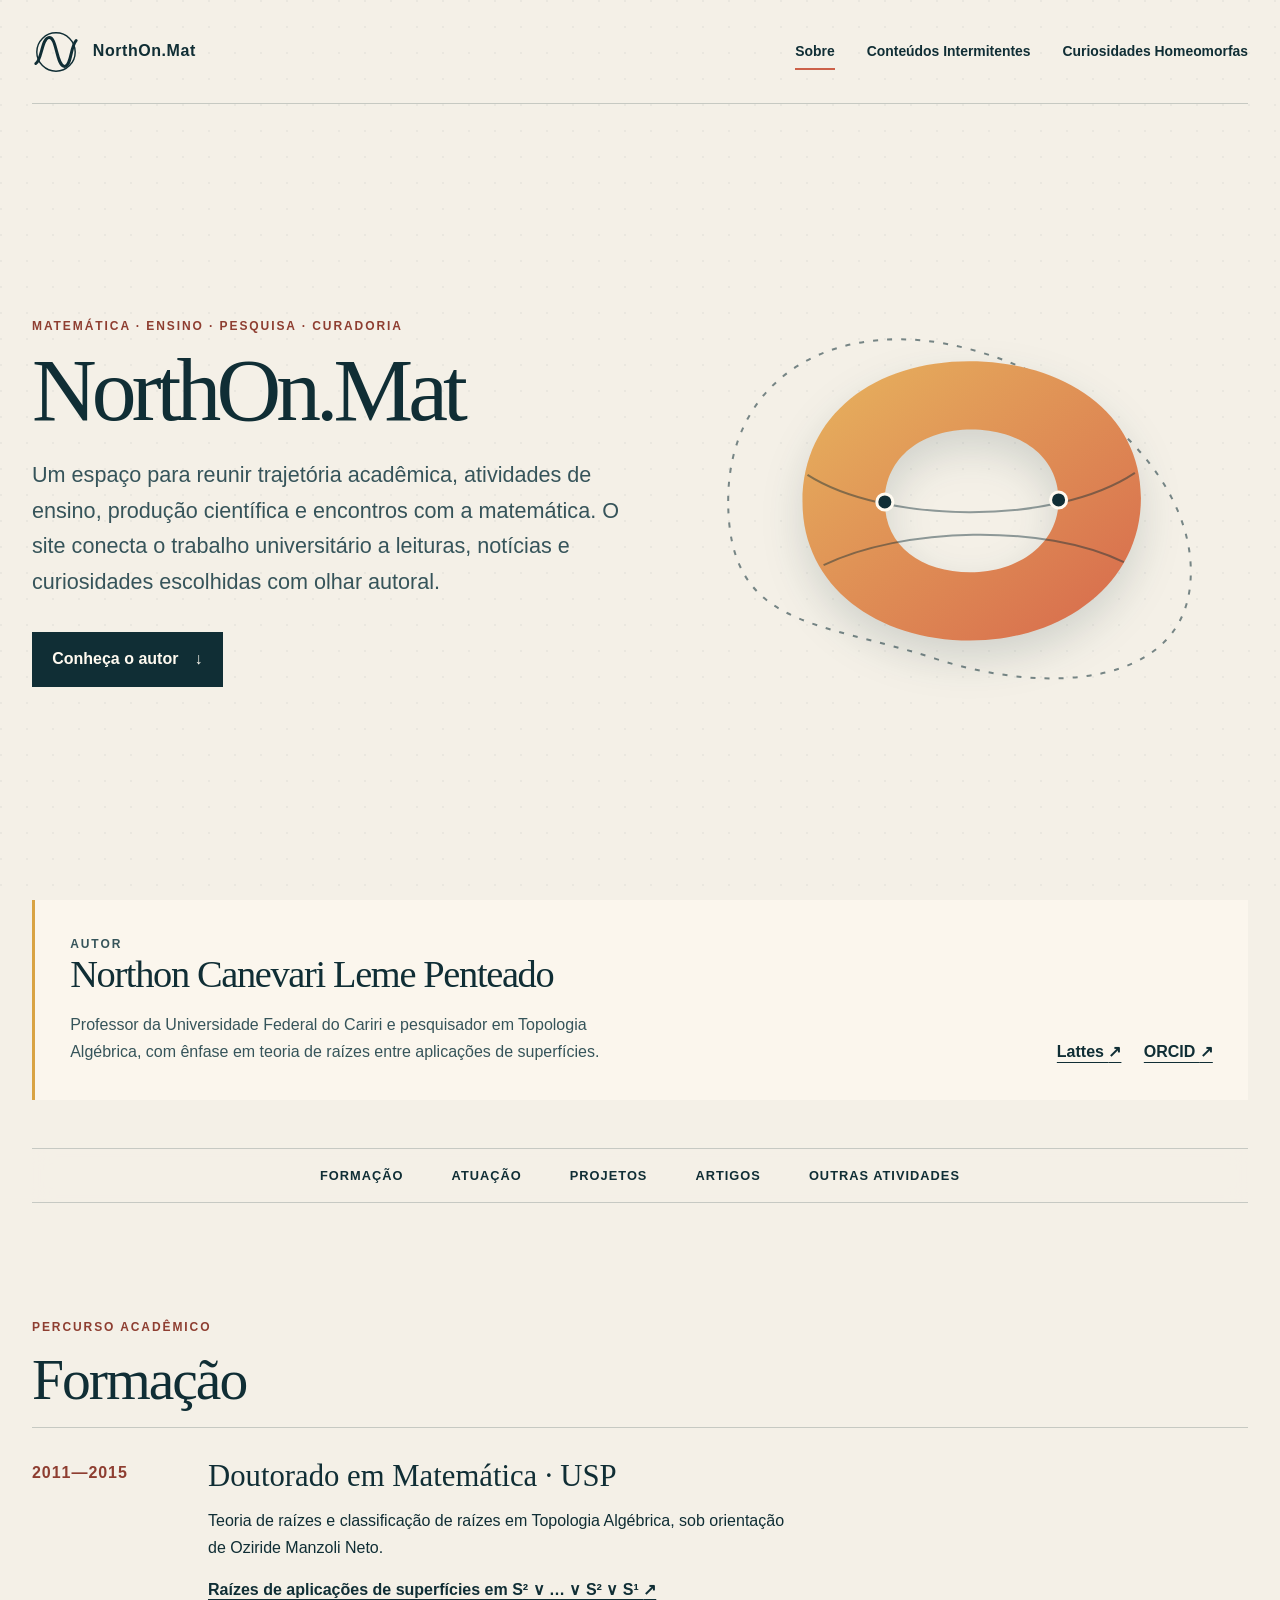
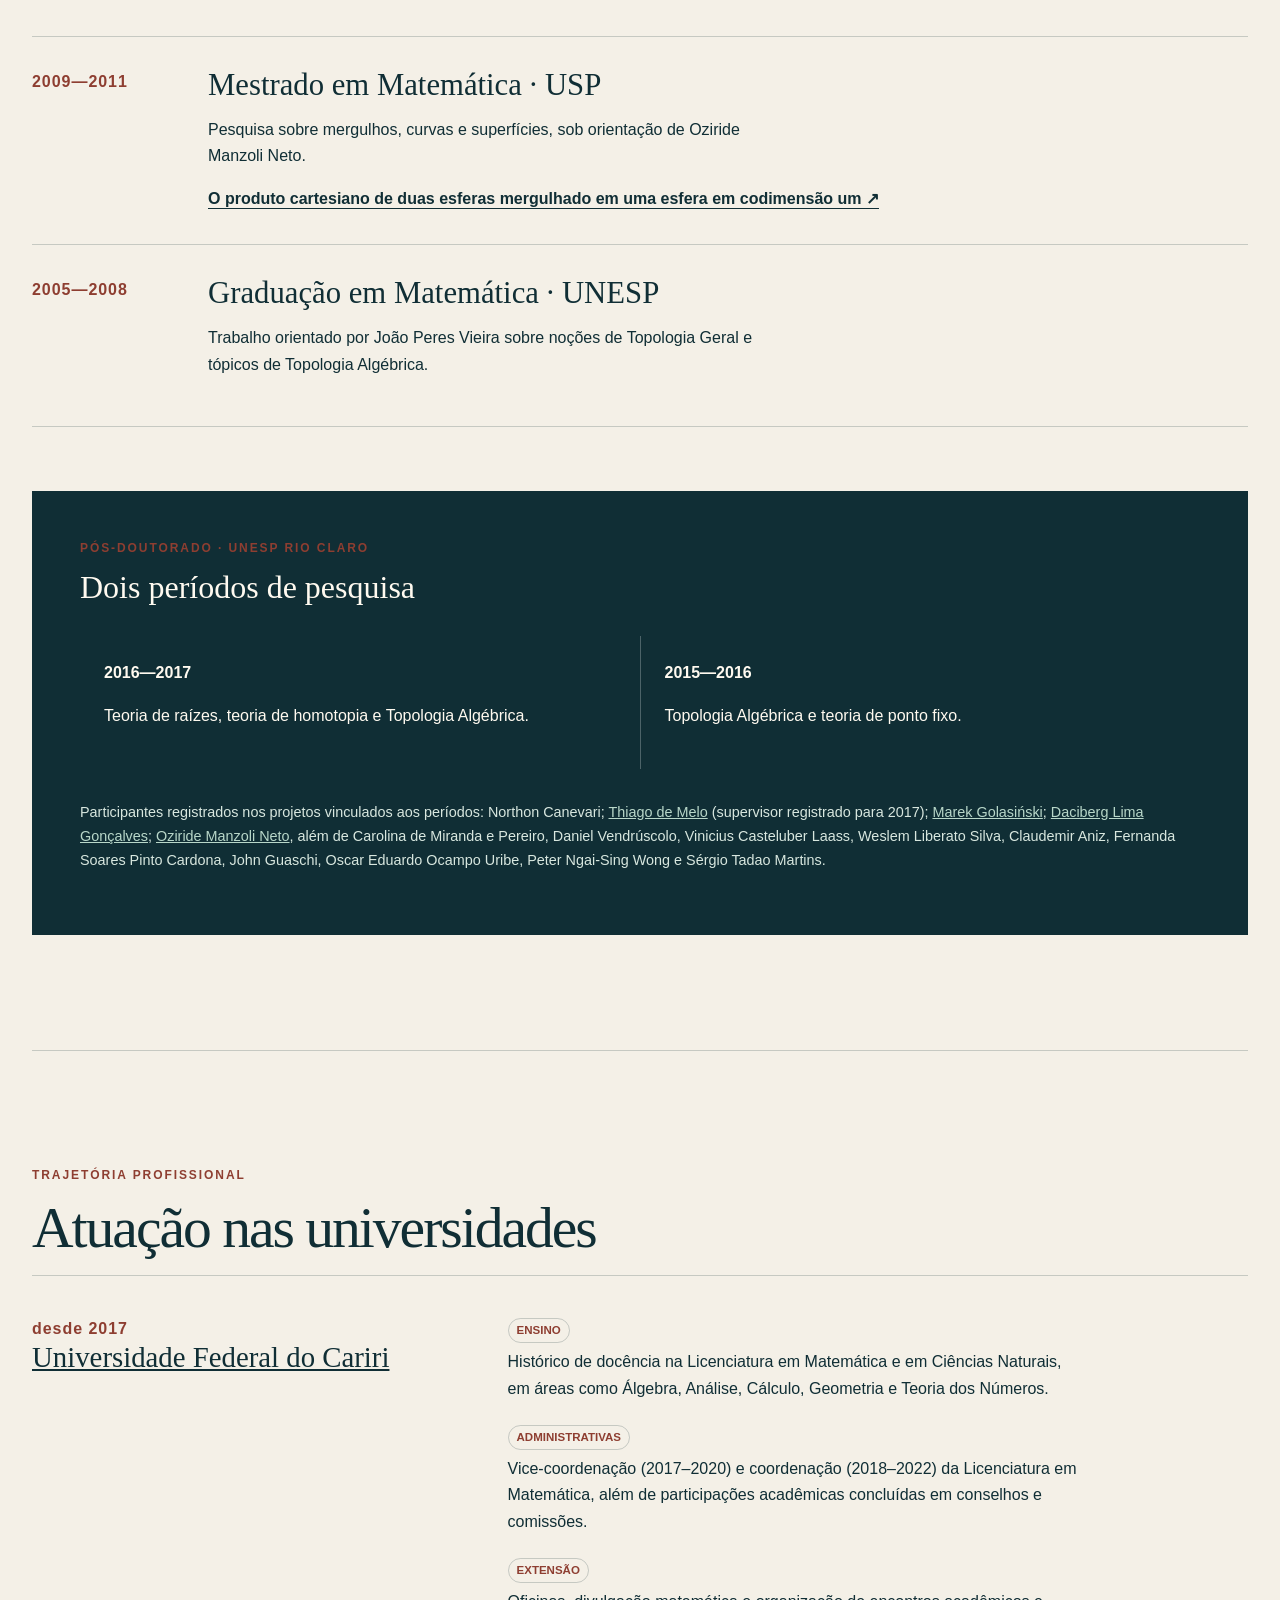
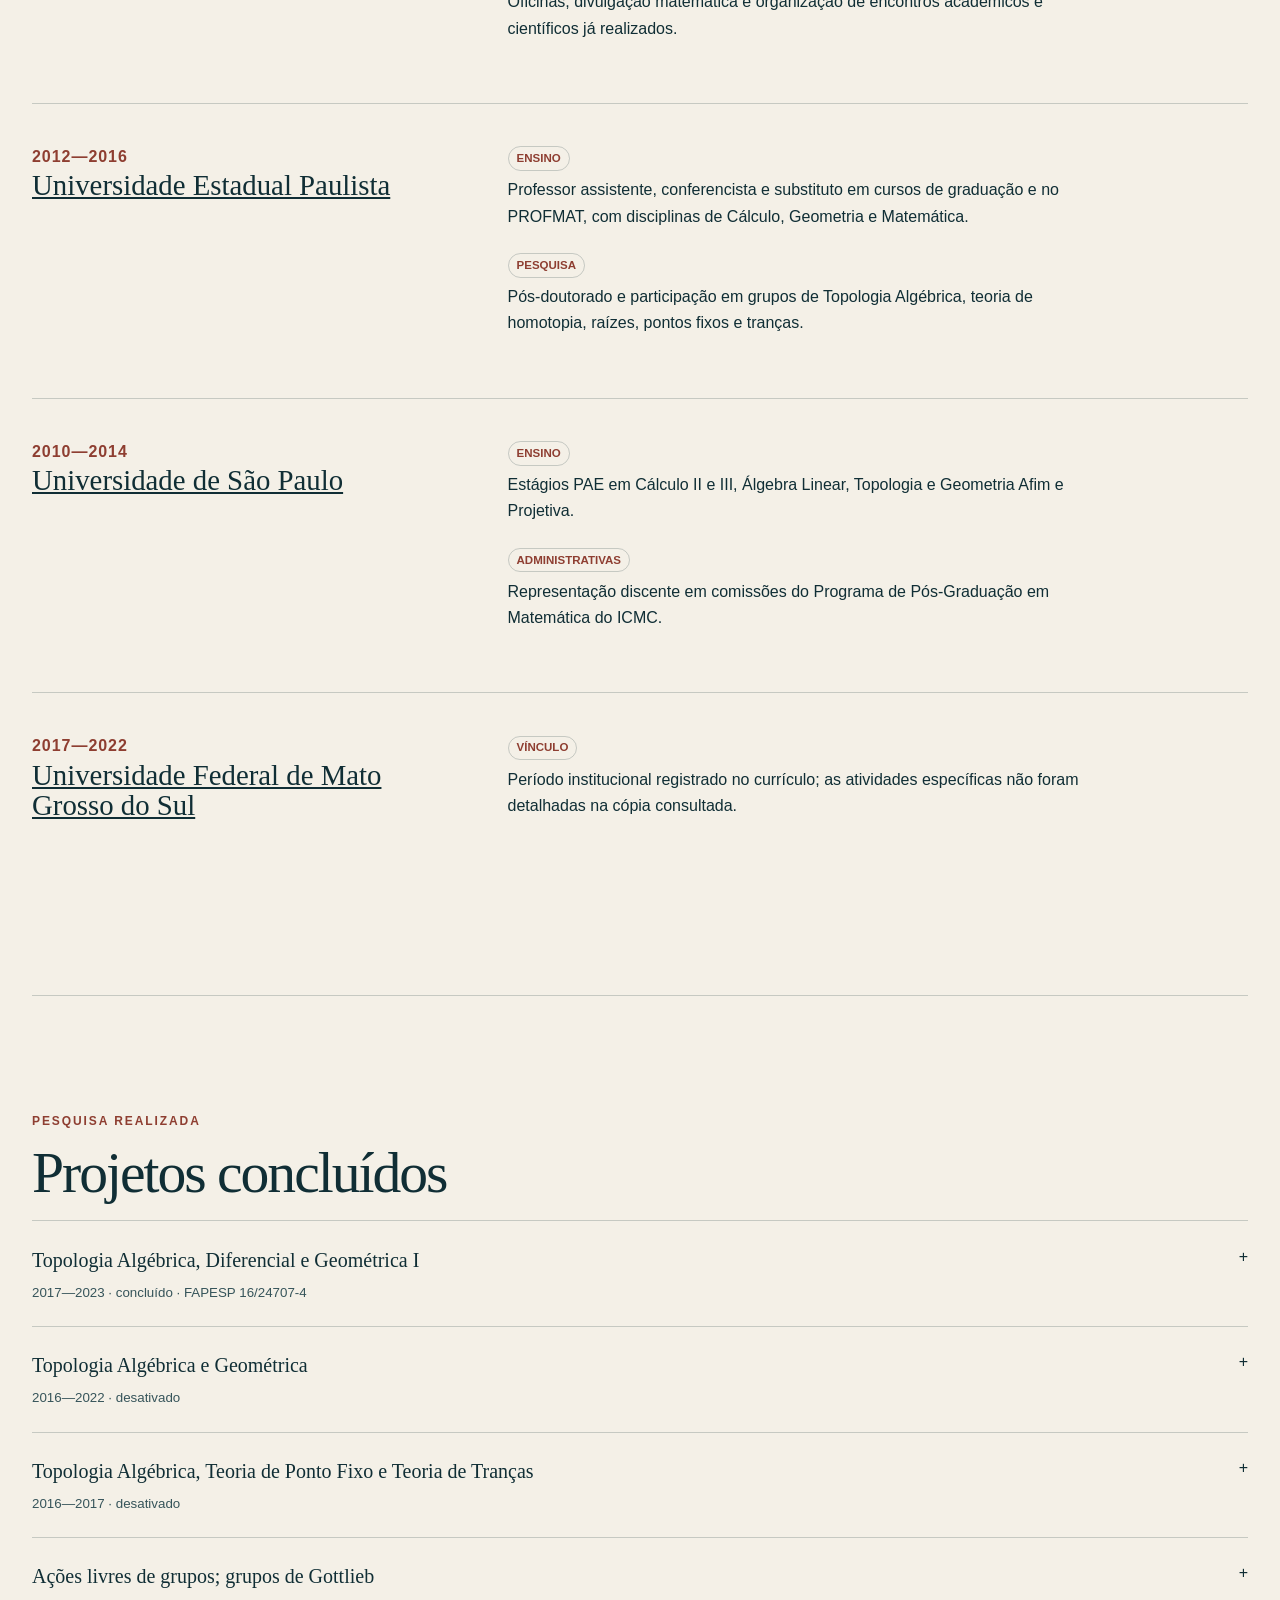
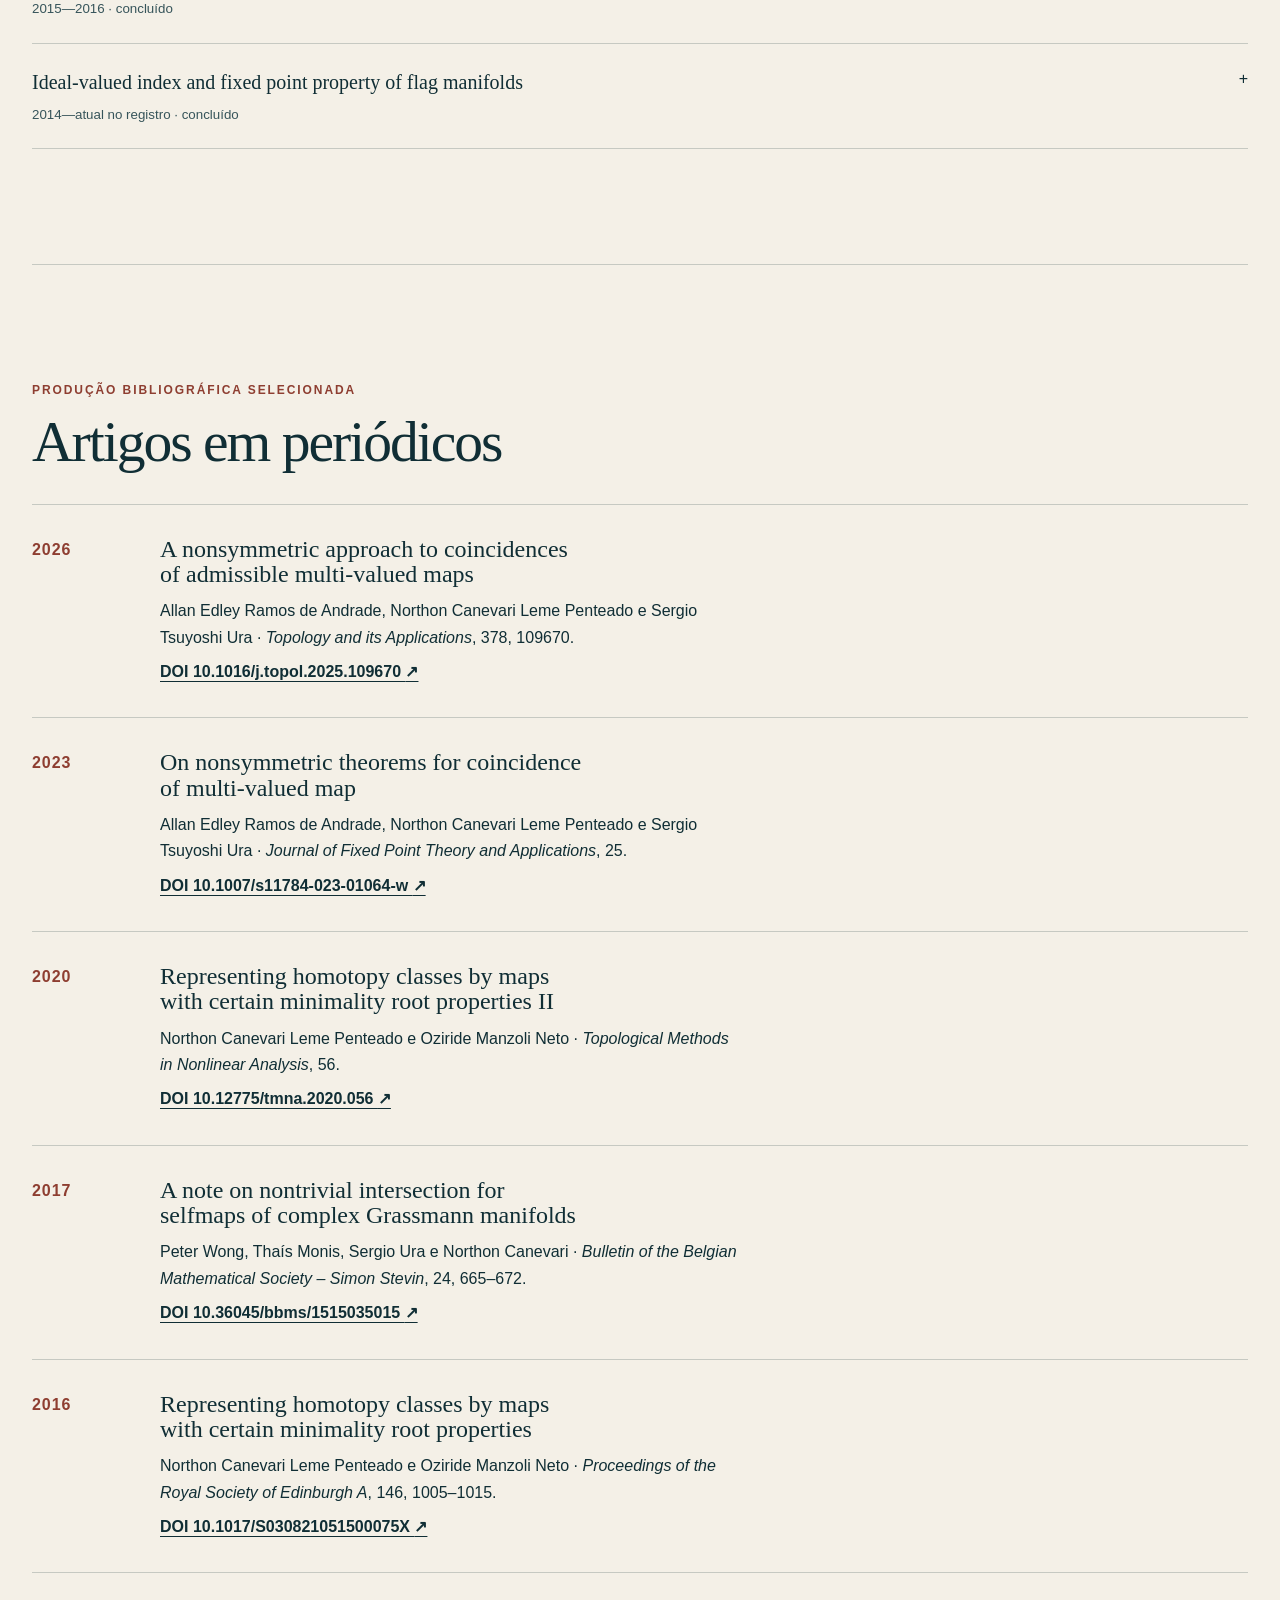
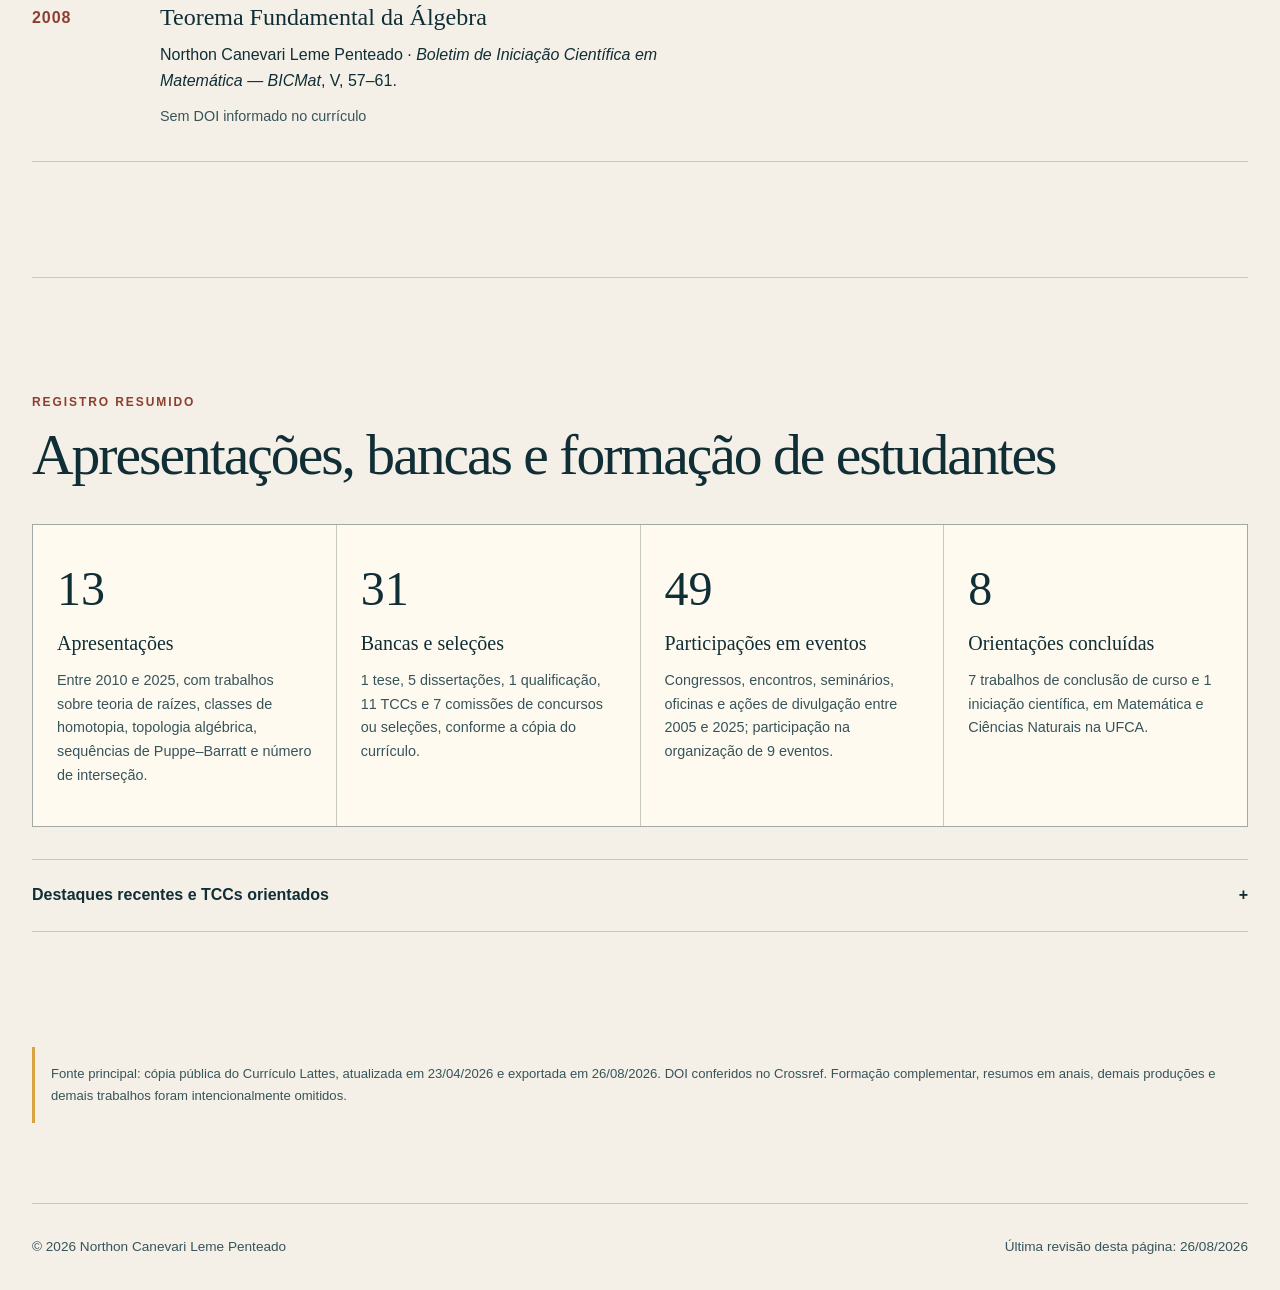
==== commit 5d9715c5: "Add files via upload" ====
--- a/index.html
+++ b/index.html
@@ -4,21 +4,22 @@
   <meta charset="utf-8"><meta name="viewport" content="width=device-width, initial-scale=1">
   <meta name="description" content="Formação, atuação acadêmica, projetos e produção científica de Northon Canevari Leme Penteado.">
   <meta name="robots" content="noindex, nofollow"><meta name="theme-color" content="#102e35">
-  <title>Northon Canevari Leme Penteado — Pesquisador</title><link rel="stylesheet" href="styles.css">
+  <title>NorthOn.Mat — Sobre</title><link rel="stylesheet" href="styles.css">
 </head>
 <body>
   <a class="skip-link" href="#conteudo">Pular para o conteúdo</a>
   <header class="site-header">
-    <a class="brand" href="index.html" aria-label="Northon Canevari, página inicial"><span class="brand-mark" aria-hidden="true">N</span><span>Northon <small>Matemática em movimento</small></span></a>
+    <a class="brand" href="index.html" aria-label="NorthOn.Mat, página inicial"><svg class="brand-mark" aria-hidden="true" viewBox="0 0 50 50"><circle cx="25" cy="25" r="20"/><path d="M4 37C10 34 10 12 17 10C26 7 25 40 34 40C41 40 40 19 46 13"/></svg><span>NorthOn.Mat</span></a>
     <button class="menu-button" type="button" aria-expanded="false" aria-controls="menu">Menu</button>
-    <nav id="menu" aria-label="Navegação principal"><a aria-current="page" href="index.html">Pesquisador</a><a href="conteudos-intermitentes.html">Conteúdos Intermitentes</a><a href="curiosidades-homeomorfas.html">Curiosidades Homeomorfas</a></nav>
+    <nav id="menu" aria-label="Navegação principal"><a aria-current="page" href="index.html">Sobre</a><a href="conteudos-intermitentes.html">Conteúdos Intermitentes</a><a href="curiosidades-homeomorfas.html">Curiosidades Homeomorfas</a></nav>
   </header>
 
   <main id="conteudo">
     <section class="hero researcher-hero" aria-labelledby="titulo-principal">
-      <div class="hero-copy"><p class="eyebrow">Topologia algébrica · Teoria de raízes</p><h1 id="titulo-principal">Northon Canevari<br>Leme Penteado</h1><p class="lead">Professor do magistério superior na Universidade Federal do Cariri. Doutor em Matemática pela USP, com formação e pós-doutorado voltados à Topologia Algébrica, teoria de raízes e teoria de homotopia.</p><div class="profile-links"><a class="button" href="http://lattes.cnpq.br/2492423125565918">Currículo Lattes <span aria-hidden="true">↗</span></a><a class="text-link" href="https://orcid.org/0000-0002-9466-9906">ORCID 0000-0002-9466-9906 <span aria-hidden="true">↗</span></a></div></div>
+      <div class="hero-copy"><p class="eyebrow">Matemática · Ensino · Pesquisa · Curadoria</p><h1 id="titulo-principal">NorthOn.Mat</h1><p class="lead">Um espaço para reunir trajetória acadêmica, atividades de ensino, produção científica e encontros com a matemática. O site conecta o trabalho universitário a leituras, notícias e curiosidades escolhidas com olhar autoral.</p><a class="button" href="#sobre-autor">Conheça o autor <span aria-hidden="true">↓</span></a></div>
       <div class="topology-figure" aria-hidden="true"><svg viewBox="0 0 560 430"><defs><linearGradient id="surface" x1="0" y1="0" x2="1" y2="1"><stop offset="0" stop-color="#e7b45e"/><stop offset="1" stop-color="#d7684c"/></linearGradient></defs><path class="orbit" d="M42 218C42 91 154 32 283 67s229 137 219 235-137 111-254 73S42 345 42 218Z"/><path class="surface" fill="url(#surface)" d="M116 219c0-87 72-140 166-140s171 51 171 136-77 142-170 142-167-54-167-138Zm82 0c0 44 37 70 85 70s88-28 88-72-39-70-87-70-86 27-86 72Z"/><path class="seam" d="M121 192c75 48 245 52 326-2M137 282c78-38 219-42 299-3"/><circle class="root" cx="198" cy="219" r="8"/><circle class="root" cx="371" cy="217" r="8"/></svg></div>
     </section>
+    <aside id="sobre-autor" class="author-highlight" aria-labelledby="autor-titulo"><div><p class="section-label">Autor</p><h2 id="autor-titulo">Northon Canevari Leme Penteado</h2><p>Professor da Universidade Federal do Cariri e pesquisador em Topologia Algébrica, com ênfase em teoria de raízes entre aplicações de superfícies.</p></div><div class="profile-links"><a href="http://lattes.cnpq.br/2492423125565918">Lattes <span aria-hidden="true">↗</span></a><a href="https://orcid.org/0000-0002-9466-9906">ORCID <span aria-hidden="true">↗</span></a></div></aside>
 
     <nav class="section-nav" aria-label="Nesta página"><a href="#formacao">Formação</a><a href="#atuacao">Atuação</a><a href="#projetos">Projetos</a><a href="#artigos">Artigos</a><a href="#atividades">Outras atividades</a></nav>
 
--- a/styles.css
+++ b/styles.css
@@ -1,6 +1,6 @@
 :root{color-scheme:light;--ink:#102e35;--ink-soft:#36545a;--paper:#f4f0e7;--cream:#fffaf0;--gold:#d9a343;--coral:#cc6149;--mint:#b8d7c9;--line:rgba(16,46,53,.2);--max:76rem;--serif:Georgia,"Times New Roman",serif}
 *{box-sizing:border-box}html{scroll-behavior:smooth}body{margin:0;background:var(--paper);color:var(--ink);font-family:Arial,Helvetica,sans-serif;font-size:1rem;line-height:1.65}body::before{content:"";position:fixed;inset:0;z-index:-1;opacity:.35;background-image:radial-gradient(circle at 1px 1px,rgba(16,46,53,.12) 1px,transparent 0);background-size:26px 26px}a{color:inherit}a:focus-visible,button:focus-visible{outline:3px solid var(--coral);outline-offset:4px}.skip-link{position:fixed;top:.75rem;left:.75rem;z-index:20;padding:.65rem 1rem;background:var(--cream);border:2px solid var(--ink);transform:translateY(-180%)}.skip-link:focus{transform:none}
-.site-header,main,footer{width:min(calc(100% - 2rem),var(--max));margin-inline:auto}.site-header{min-height:6.5rem;display:flex;align-items:center;justify-content:space-between;gap:2rem;border-bottom:1px solid var(--line)}.brand{display:flex;align-items:center;gap:.75rem;font-weight:800;letter-spacing:.04em;text-decoration:none;text-transform:uppercase}.brand small{display:block;color:var(--ink-soft);font-size:.58rem;font-weight:600;letter-spacing:.14em}.brand-mark{width:2.55rem;height:2.55rem;display:grid;place-items:center;border:1px solid var(--ink);border-radius:48% 52% 45% 55%;font-family:var(--serif);font-size:1.4rem;font-style:italic;transform:rotate(-7deg)}nav{display:flex;align-items:center;gap:clamp(1rem,2.5vw,2rem)}nav a{position:relative;font-size:.87rem;font-weight:700;text-decoration:none}nav a::after{content:"";position:absolute;right:0;bottom:-.45rem;left:0;height:2px;background:var(--coral);transform:scaleX(0);transition:transform .2s}nav a:hover::after,nav a[aria-current="page"]::after{transform:scaleX(1)}.menu-button{display:none;padding:.55rem .8rem;border:1px solid var(--ink);background:transparent;color:var(--ink);font:inherit;font-weight:700}
+.site-header,main,footer{width:min(calc(100% - 2rem),var(--max));margin-inline:auto}.site-header{min-height:6.5rem;display:flex;align-items:center;justify-content:space-between;gap:2rem;border-bottom:1px solid var(--line)}.brand{display:flex;align-items:center;gap:.8rem;font-weight:850;letter-spacing:.035em;text-decoration:none}.brand-mark{width:3rem;height:3rem;overflow:visible;fill:none;stroke:var(--ink);stroke-linecap:round;stroke-linejoin:round}.brand-mark circle{stroke-width:1.5}.brand-mark path{stroke-width:3.1}nav{display:flex;align-items:center;gap:clamp(1rem,2.5vw,2rem)}nav a{position:relative;font-size:.87rem;font-weight:700;text-decoration:none}nav a::after{content:"";position:absolute;right:0;bottom:-.45rem;left:0;height:2px;background:var(--coral);transform:scaleX(0);transition:transform .2s}nav a:hover::after,nav a[aria-current="page"]::after{transform:scaleX(1)}.menu-button{display:none;padding:.55rem .8rem;border:1px solid var(--ink);background:transparent;color:var(--ink);font:inherit;font-weight:700}
 .hero{min-height:calc(100vh - 6.5rem);display:grid;grid-template-columns:1.05fr .95fr;align-items:center;gap:2rem;padding-block:4rem}.hero-copy{position:relative;z-index:1}.eyebrow,.section-label{margin:0 0 .75rem;color:#8e3e31;font-size:.75rem;font-weight:800;letter-spacing:.16em;text-transform:uppercase}h1,h2,h3,p{max-width:65ch}h1,h2,h3{font-family:var(--serif);font-weight:500}h1{max-width:14ch;margin:0;font-size:clamp(3rem,7vw,6.6rem);line-height:.91;letter-spacing:-.055em}h2{margin:0 0 1.1rem;font-size:clamp(2rem,4.5vw,3.7rem);line-height:1.03;letter-spacing:-.035em}h3{margin:.3rem 0 .7rem;font-size:clamp(1.45rem,2.4vw,2rem);line-height:1.05}.lead{margin:1.7rem 0 2rem;color:var(--ink-soft);font-size:clamp(1.08rem,2vw,1.35rem)}.button{display:inline-flex;gap:1rem;align-items:center;padding:.85rem 1.2rem;border:1px solid var(--ink);background:var(--ink);color:var(--cream);font-weight:750;text-decoration:none;transition:transform .2s,background .2s}.button:hover{background:#1c4951;transform:translateY(-2px)}.topology-figure svg{width:100%;height:auto;overflow:visible}.orbit,.seam,.map-arrow{fill:none;stroke:var(--ink);stroke-width:2}.orbit{stroke-dasharray:5 9;opacity:.55}.surface{filter:drop-shadow(0 18px 20px rgba(16,46,53,.15))}.seam{stroke:rgba(16,46,53,.45)}.root{fill:var(--ink);stroke:var(--cream);stroke-width:3}
 .site-paths{padding:clamp(4rem,9vw,8rem) 0}.card-grid{display:grid;grid-template-columns:repeat(3,1fr);gap:1px;margin-top:2.5rem;background:var(--line);border:1px solid var(--line)}.path-card{min-height:21rem;position:relative;padding:2rem;background:var(--cream);text-decoration:none;transition:background .2s,color .2s}.path-card:hover{background:var(--ink);color:var(--cream)}.path-card p{color:var(--ink-soft)}.path-card:hover p{color:var(--mint)}.card-number{font-family:var(--serif);font-style:italic}.card-arrow{position:absolute;right:2rem;bottom:1.5rem;font-size:1.5rem}
 .page-hero{min-height:33rem;display:grid;align-content:center;padding:5rem 0;border-bottom:1px solid var(--line);position:relative}.page-hero::after{content:"";position:absolute;right:5%;width:12rem;height:12rem;border:2px solid var(--gold);border-radius:40% 60% 55% 45%;transform:rotate(22deg);opacity:.55}.page-hero h1{max-width:16ch;font-size:clamp(3.2rem,7vw,6rem)}.page-hero .lead{max-width:50ch}.curiosity-hero::after{border-radius:50%;box-shadow:2.4rem 0 0 -2px var(--paper),2.4rem 0 0 0 var(--coral)}.content-grid{display:grid;grid-template-columns:1.2fr .8fr;gap:clamp(2rem,7vw,7rem);padding:clamp(4rem,9vw,8rem) 0}.prose p{font-size:1.13rem}.fact-card{padding:2rem;border:1px solid var(--line);background:var(--cream)}.fact-card h2{font-size:2.2rem}.timeline{list-style:none;margin:2rem 0 0;padding:0}.timeline li{display:grid;grid-template-columns:4rem 1fr;gap:1rem;padding:1rem 0;border-top:1px solid var(--line)}.timeline strong{color:#8e3e31}.research-callout{display:grid;grid-template-columns:1fr 1fr;gap:3rem;margin-bottom:clamp(4rem,9vw,8rem);padding:clamp(2rem,5vw,4rem);background:var(--ink);color:var(--cream)}.research-callout h2{margin:0}.research-callout p:last-child{color:var(--mint);font-size:1.1rem}.link-list{list-style:none;margin:1.5rem 0 7rem;padding:0;border-top:1px solid var(--line)}.link-list a{display:flex;justify-content:space-between;gap:2rem;padding:1.2rem 0;border-bottom:1px solid var(--line);font-weight:700;text-decoration:none}.link-list a:hover{color:#8e3e31}
@@ -11,10 +11,11 @@
 @media(prefers-reduced-motion:reduce){html{scroll-behavior:auto}*,*::before,*::after{transition:none!important}}
 
 /* Perfil acadêmico na página inicial */
-.researcher-hero h1{max-width:10ch}.profile-links{display:flex;align-items:center;flex-wrap:wrap;gap:1.4rem}.text-link{font-weight:750;text-underline-offset:.3em}.section-nav{position:sticky;top:0;z-index:5;display:flex;justify-content:center;gap:clamp(1rem,4vw,3rem);padding:1rem;border-block:1px solid var(--line);background:rgba(244,240,231,.94);backdrop-filter:blur(10px)}.section-nav a{font-size:.8rem;font-weight:800;text-decoration:none;text-transform:uppercase;letter-spacing:.08em}.section-nav a:hover{text-decoration:underline;text-underline-offset:.35em}.cv-section{padding:clamp(4rem,9vw,8rem) 0;border-bottom:1px solid var(--line)}.degree-list{border-top:1px solid var(--line)}.degree-list article{display:grid;grid-template-columns:9rem 1fr;gap:2rem;padding:2rem 0;border-bottom:1px solid var(--line)}.degree-list time,.institution-list time,.publication-list time{color:#8e3e31;font-weight:800;letter-spacing:.06em}.degree-list h3,.institution-list h3,.publication-list h3{margin-top:0}.degree-list a,.publication-list a{font-weight:750;text-underline-offset:.25em}.postdoc{margin-top:4rem;padding:clamp(1.5rem,4vw,3rem);background:var(--ink);color:var(--cream)}.postdoc h3{font-size:2rem}.postdoc-grid{display:grid;grid-template-columns:1fr 1fr;gap:1px;margin-block:2rem;background:rgba(255,255,255,.25)}.postdoc-grid div{padding:1.5rem;background:var(--ink)}.postdoc a{color:var(--mint)}.compact-note{max-width:none;color:#d8e7df;font-size:.9rem}.institution-list>article{display:grid;grid-template-columns:minmax(13rem,.7fr) 1.3fr;gap:clamp(2rem,6vw,6rem);padding:2.5rem 0;border-top:1px solid var(--line)}.institution-list h3{font-size:1.8rem}.activity-tags span{display:inline-block;padding:.12rem .5rem;border:1px solid var(--line);border-radius:2rem;color:#8e3e31;font-size:.72rem;font-weight:800;text-transform:uppercase}.activity-tags p{margin:.4rem 0 1.3rem}.project-list{border-top:1px solid var(--line)}.project-list details{border-bottom:1px solid var(--line)}.project-list summary,.recent-highlights summary{display:flex;justify-content:space-between;gap:2rem;padding:1.4rem 0;cursor:pointer;list-style:none}.project-list summary::-webkit-details-marker,.recent-highlights summary::-webkit-details-marker{display:none}.project-list summary strong,.project-list summary small{display:block}.project-list summary strong{font-family:var(--serif);font-size:1.25rem;font-weight:500}.project-list summary small{margin-top:.3rem;color:var(--ink-soft)}.project-list details>p{margin-left:min(5vw,4rem)}.publication-list{list-style:none;margin:2rem 0 0;padding:0;border-top:1px solid var(--line)}.publication-list li{display:grid;grid-template-columns:6rem 1fr;gap:2rem;padding:2rem 0;border-bottom:1px solid var(--line)}.publication-list h3{max-width:36ch;font-size:1.5rem}.publication-list p{margin:.5rem 0}.no-doi{color:var(--ink-soft);font-size:.9rem}.secondary-record{border-bottom:0}.summary-grid{display:grid;grid-template-columns:repeat(4,1fr);gap:1px;margin-top:2.5rem;background:var(--line);border:1px solid var(--line)}.summary-grid article{padding:1.5rem;background:var(--cream)}.summary-grid strong{font-family:var(--serif);font-size:3rem;font-weight:500}.summary-grid h3{font-size:1.25rem}.summary-grid p{color:var(--ink-soft);font-size:.9rem}.recent-highlights{margin-top:2rem;border-block:1px solid var(--line)}.recent-highlights summary{font-weight:800}.details-columns{display:grid;grid-template-columns:1fr 1fr;gap:3rem;padding-bottom:2rem}.details-columns h3{font-size:1.25rem}.source-note{max-width:none;margin:0 0 5rem;padding:1rem;border-left:3px solid var(--gold);color:var(--ink-soft);font-size:.82rem}
-@media(max-width:55rem){.section-nav{justify-content:flex-start;overflow-x:auto}.degree-list article,.institution-list>article{grid-template-columns:1fr;gap:.6rem}.postdoc-grid,.details-columns{grid-template-columns:1fr}.summary-grid{grid-template-columns:1fr 1fr}.project-list details>p{margin-left:0}}
+.researcher-hero h1{max-width:10ch}.profile-links{display:flex;align-items:center;flex-wrap:wrap;gap:1.4rem}.profile-links a{font-weight:750;text-underline-offset:.3em}.author-highlight{display:grid;grid-template-columns:1fr auto;align-items:end;gap:3rem;margin-bottom:3rem;padding:clamp(1.4rem,3vw,2.2rem);border-left:3px solid var(--gold);background:rgba(255,250,240,.62)}.author-highlight h2{font-size:clamp(1.6rem,3vw,2.4rem)}.author-highlight p{margin-bottom:0;color:var(--ink-soft)}.section-nav{position:sticky;top:0;z-index:5;display:flex;justify-content:center;gap:clamp(1rem,4vw,3rem);padding:1rem;border-block:1px solid var(--line);background:rgba(244,240,231,.94);backdrop-filter:blur(10px)}.section-nav a{font-size:.8rem;font-weight:800;text-decoration:none;text-transform:uppercase;letter-spacing:.08em}.section-nav a:hover{text-decoration:underline;text-underline-offset:.35em}.cv-section{padding:clamp(4rem,9vw,8rem) 0;border-bottom:1px solid var(--line)}.degree-list{border-top:1px solid var(--line)}.degree-list article{display:grid;grid-template-columns:9rem 1fr;gap:2rem;padding:2rem 0;border-bottom:1px solid var(--line)}.degree-list time,.institution-list time,.publication-list time{color:#8e3e31;font-weight:800;letter-spacing:.06em}.degree-list h3,.institution-list h3,.publication-list h3{margin-top:0}.degree-list a,.publication-list a{font-weight:750;text-underline-offset:.25em}.postdoc{margin-top:4rem;padding:clamp(1.5rem,4vw,3rem);background:var(--ink);color:var(--cream)}.postdoc h3{font-size:2rem}.postdoc-grid{display:grid;grid-template-columns:1fr 1fr;gap:1px;margin-block:2rem;background:rgba(255,255,255,.25)}.postdoc-grid div{padding:1.5rem;background:var(--ink)}.postdoc a{color:var(--mint)}.compact-note{max-width:none;color:#d8e7df;font-size:.9rem}.institution-list>article{display:grid;grid-template-columns:minmax(13rem,.7fr) 1.3fr;gap:clamp(2rem,6vw,6rem);padding:2.5rem 0;border-top:1px solid var(--line)}.institution-list h3{font-size:1.8rem}.activity-tags span{display:inline-block;padding:.12rem .5rem;border:1px solid var(--line);border-radius:2rem;color:#8e3e31;font-size:.72rem;font-weight:800;text-transform:uppercase}.activity-tags p{margin:.4rem 0 1.3rem}.project-list{border-top:1px solid var(--line)}.project-list details{border-bottom:1px solid var(--line)}.project-list summary,.recent-highlights summary{display:flex;justify-content:space-between;gap:2rem;padding:1.4rem 0;cursor:pointer;list-style:none}.project-list summary::-webkit-details-marker,.recent-highlights summary::-webkit-details-marker{display:none}.project-list summary strong,.project-list summary small{display:block}.project-list summary strong{font-family:var(--serif);font-size:1.25rem;font-weight:500}.project-list summary small{margin-top:.3rem;color:var(--ink-soft)}.project-list details>p{margin-left:min(5vw,4rem)}.publication-list{list-style:none;margin:2rem 0 0;padding:0;border-top:1px solid var(--line)}.publication-list li{display:grid;grid-template-columns:6rem 1fr;gap:2rem;padding:2rem 0;border-bottom:1px solid var(--line)}.publication-list h3{max-width:36ch;font-size:1.5rem}.publication-list p{margin:.5rem 0}.no-doi{color:var(--ink-soft);font-size:.9rem}.secondary-record{border-bottom:0}.summary-grid{display:grid;grid-template-columns:repeat(4,1fr);gap:1px;margin-top:2.5rem;background:var(--line);border:1px solid var(--line)}.summary-grid article{padding:1.5rem;background:var(--cream)}.summary-grid strong{font-family:var(--serif);font-size:3rem;font-weight:500}.summary-grid h3{font-size:1.25rem}.summary-grid p{color:var(--ink-soft);font-size:.9rem}.recent-highlights{margin-top:2rem;border-block:1px solid var(--line)}.recent-highlights summary{font-weight:800}.details-columns{display:grid;grid-template-columns:1fr 1fr;gap:3rem;padding-bottom:2rem}.details-columns h3{font-size:1.25rem}.source-note{max-width:none;margin:0 0 5rem;padding:1rem;border-left:3px solid var(--gold);color:var(--ink-soft);font-size:.82rem}
+@media(max-width:55rem){.author-highlight{grid-template-columns:1fr;align-items:start;gap:1.5rem}.section-nav{justify-content:flex-start;overflow-x:auto}.degree-list article,.institution-list>article{grid-template-columns:1fr;gap:.6rem}.postdoc-grid,.details-columns{grid-template-columns:1fr}.summary-grid{grid-template-columns:1fr 1fr}.project-list details>p{margin-left:0}}
 @media(max-width:38rem){.profile-links{align-items:flex-start;flex-direction:column}.summary-grid{grid-template-columns:1fr}.publication-list li{grid-template-columns:1fr;gap:.5rem}.section-nav{margin-inline:-.625rem}.researcher-hero h1{font-size:clamp(2.8rem,15vw,4.3rem)}}
 
 /* Conteúdos em andamento */
 .ongoing-area{margin:4rem 0;padding:clamp(2rem,5vw,4rem);border:1px solid var(--line)}.teaching-area{background:#e5eee8}.production-area{background:#f2dfc4}.ongoing-heading{position:relative}.ongoing-heading>p:last-child{font-size:1.1rem}.current-activities{margin-top:4rem}.current-activities>h3,.ongoing-projects>h3{font-size:clamp(1.6rem,3vw,2.4rem)}.three-columns{grid-template-columns:repeat(3,1fr)}.ongoing-projects{margin-top:5rem}.production-area .project-list details>p{max-width:80ch}.production-area .source-note{margin:3rem 0 0}
+.recommendation{margin-top:3rem;padding:1.5rem;border:1px solid var(--line);background:rgba(255,250,240,.75)}.recommendation h3{font-size:1.55rem}.recommendation a{font-weight:800;text-underline-offset:.3em}
 @media(max-width:55rem){.three-columns{grid-template-columns:1fr}}
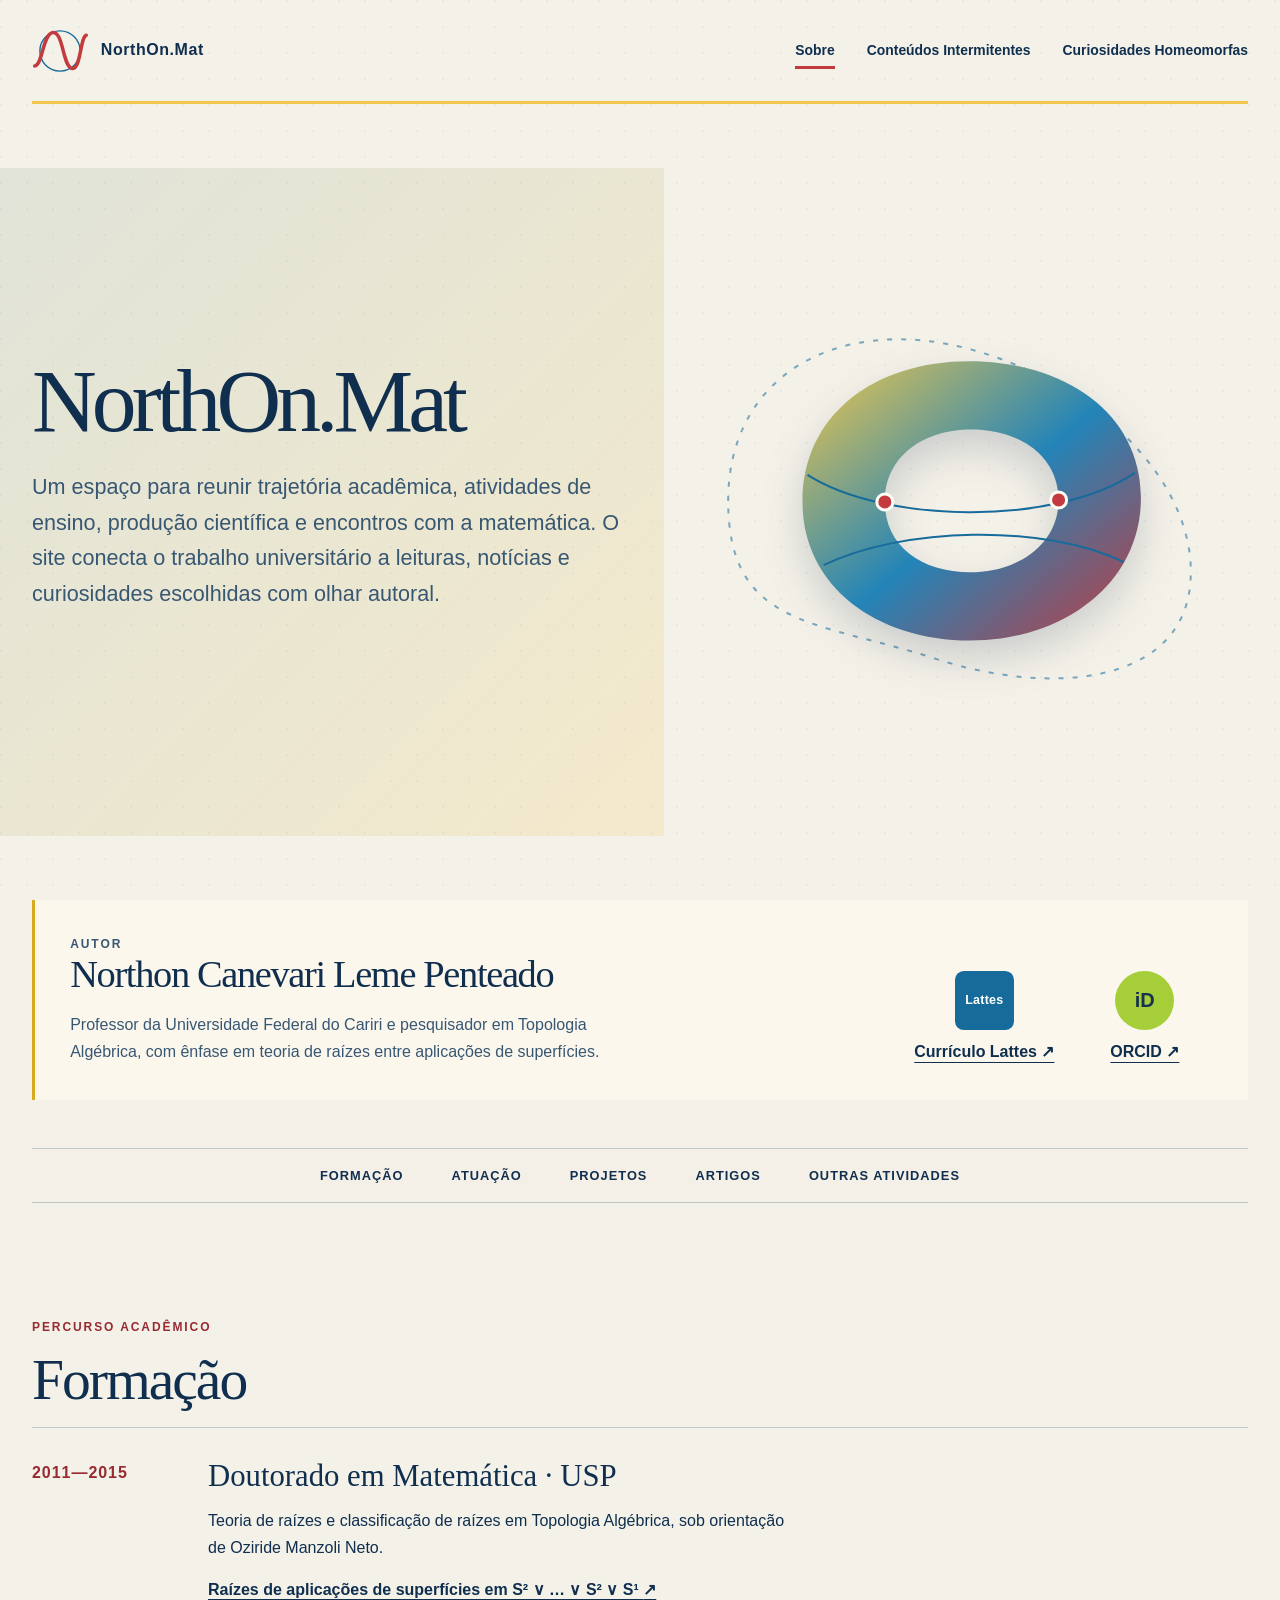
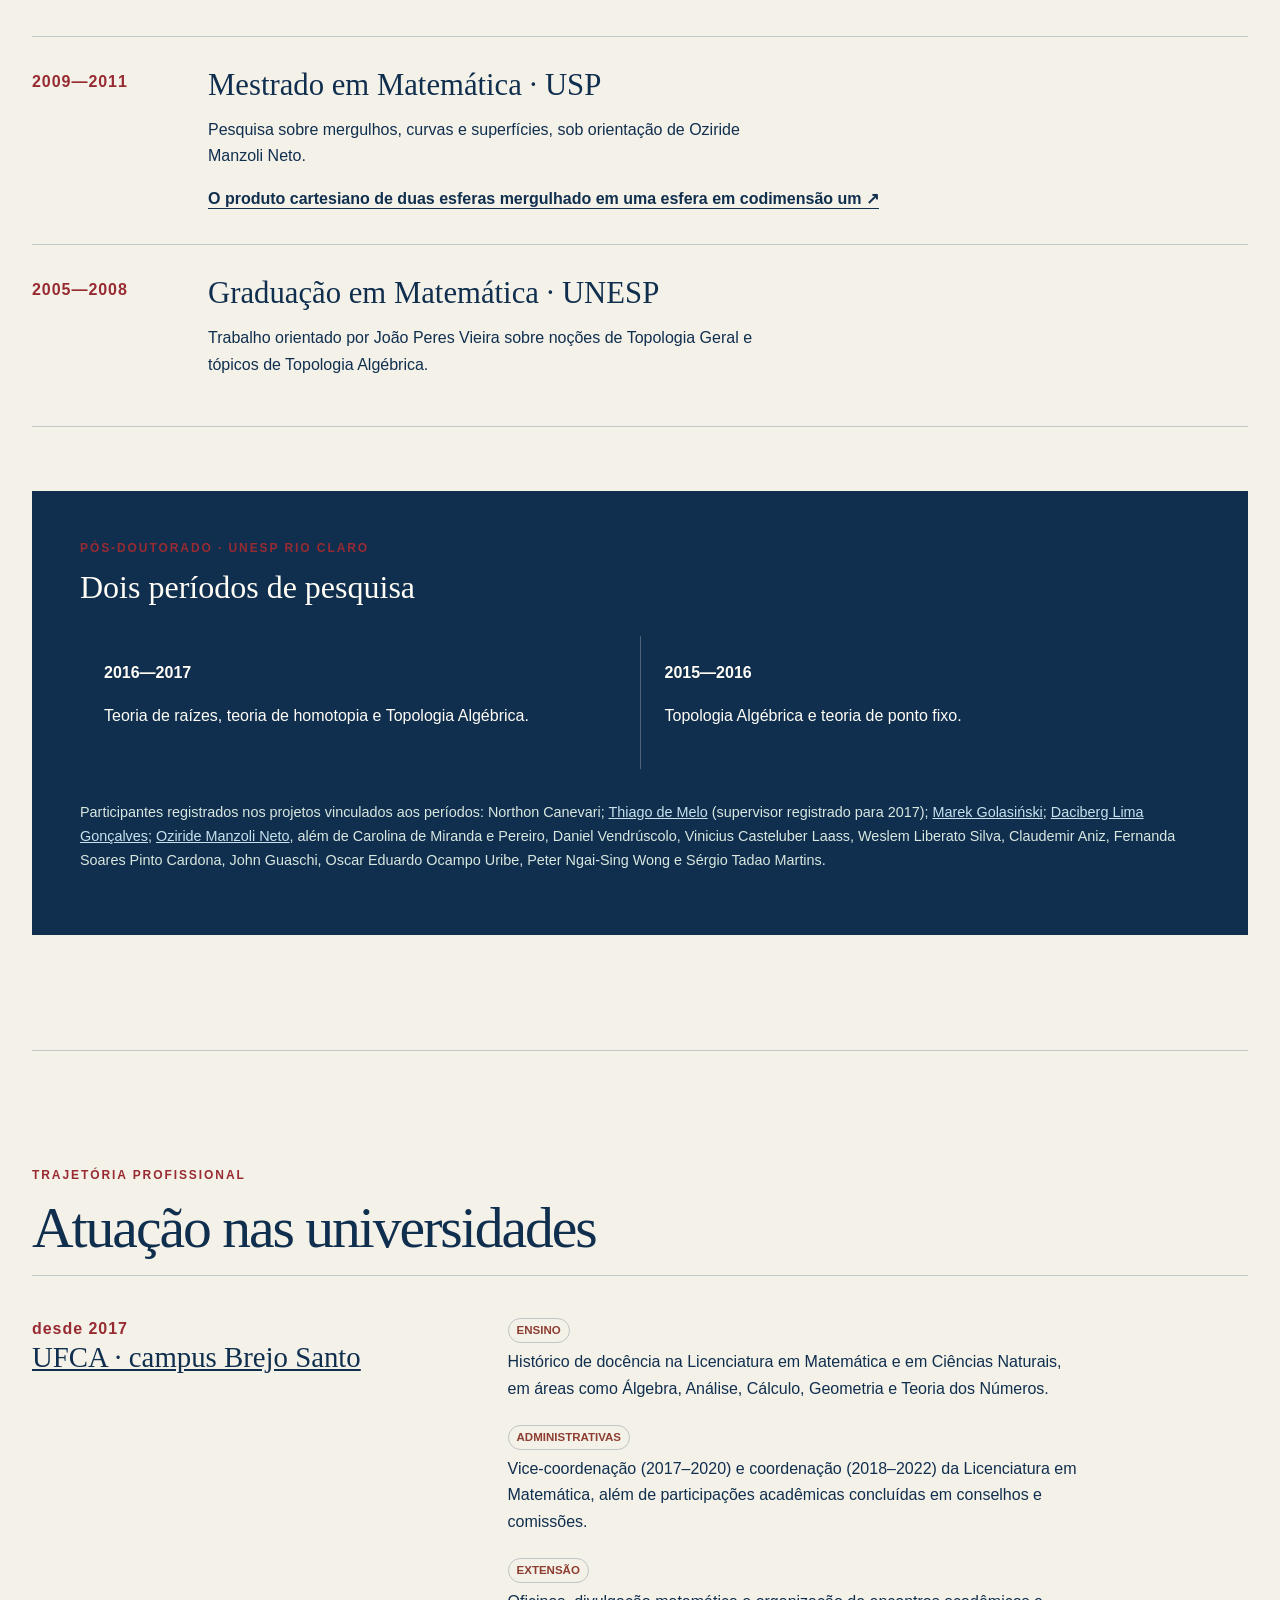
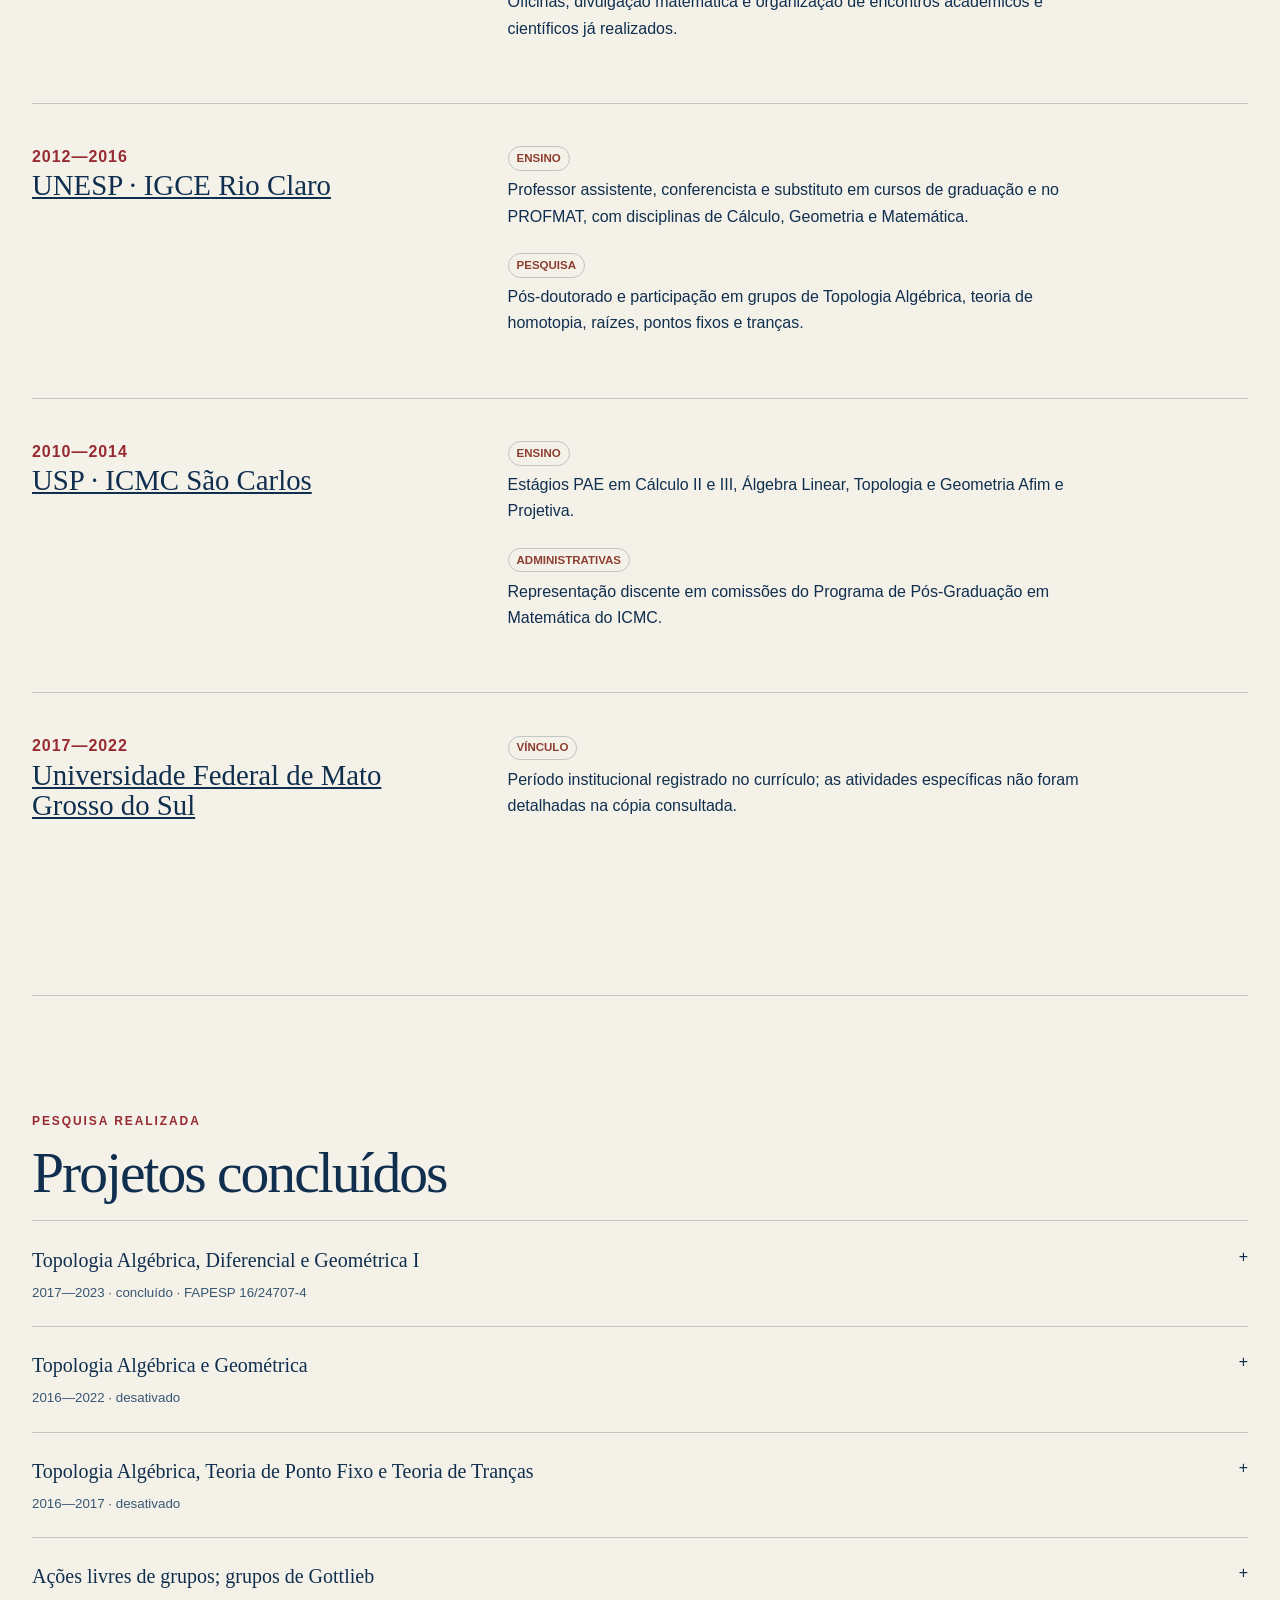
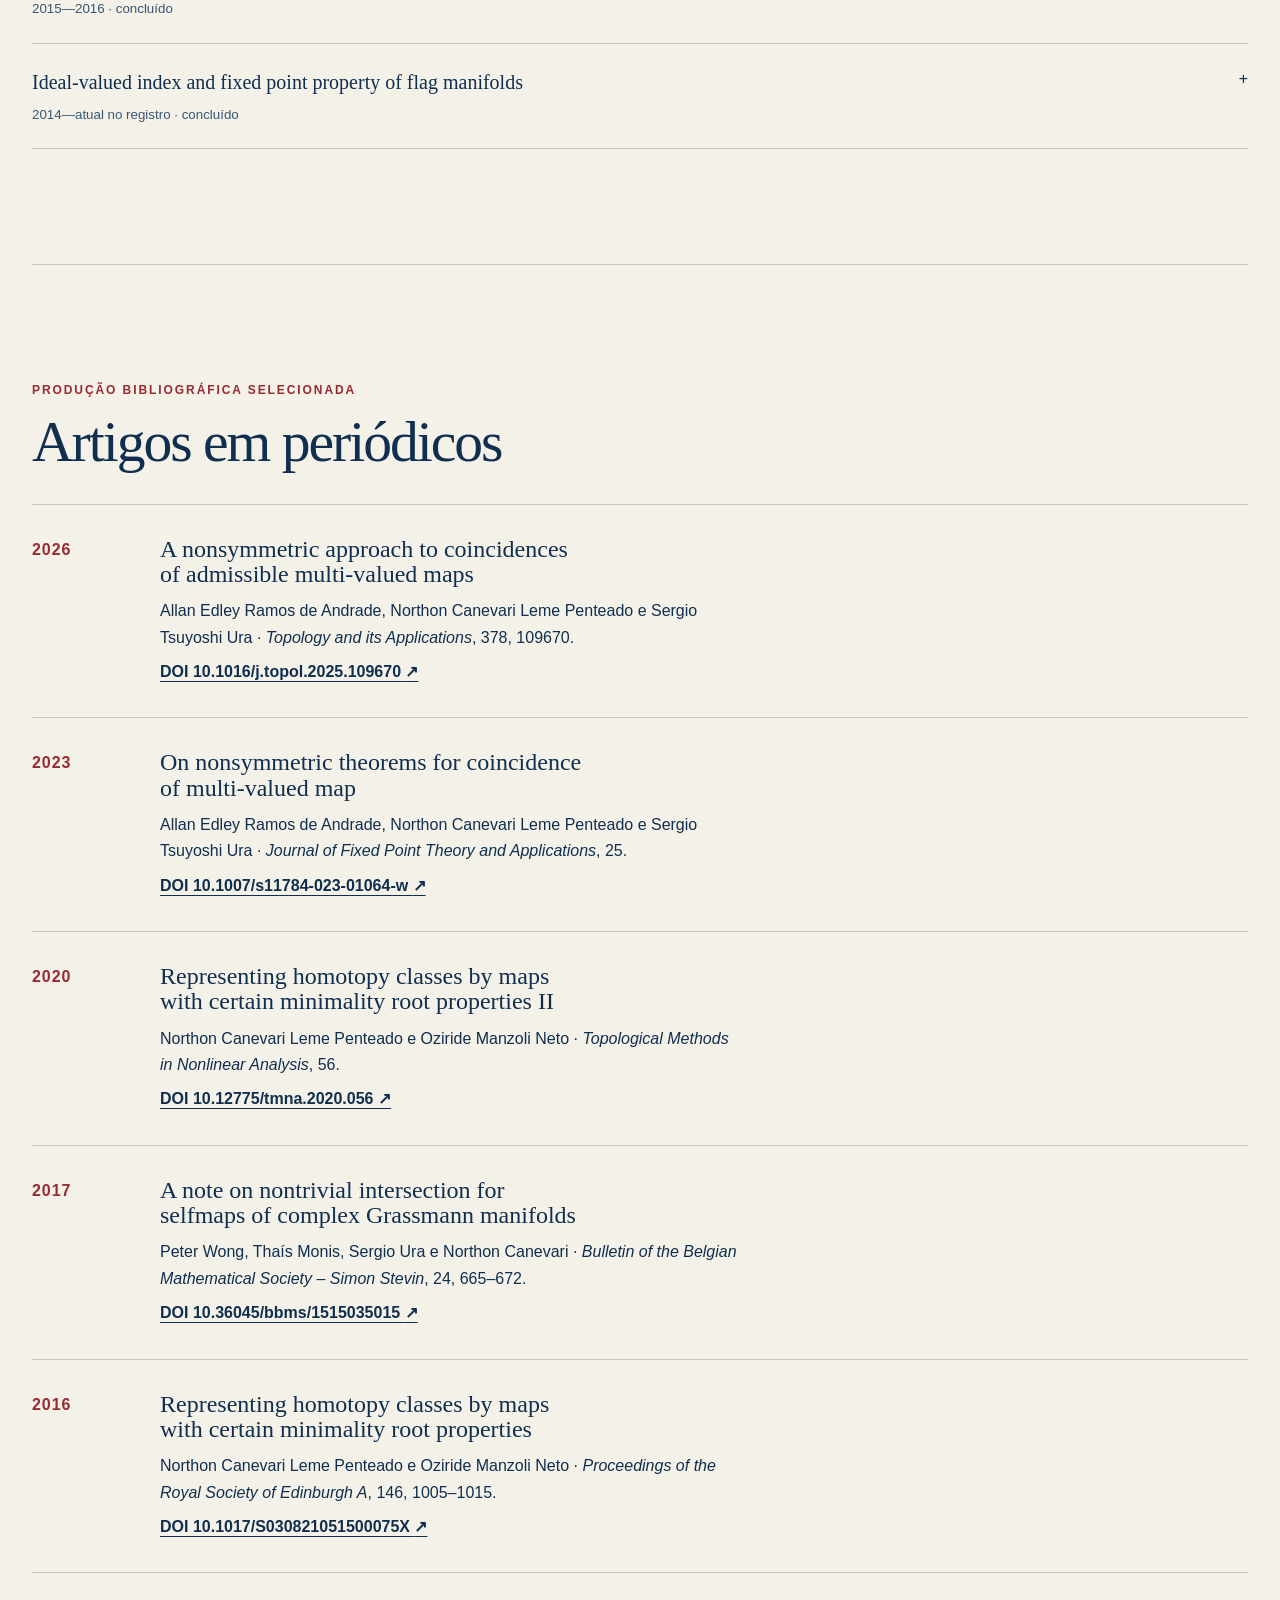
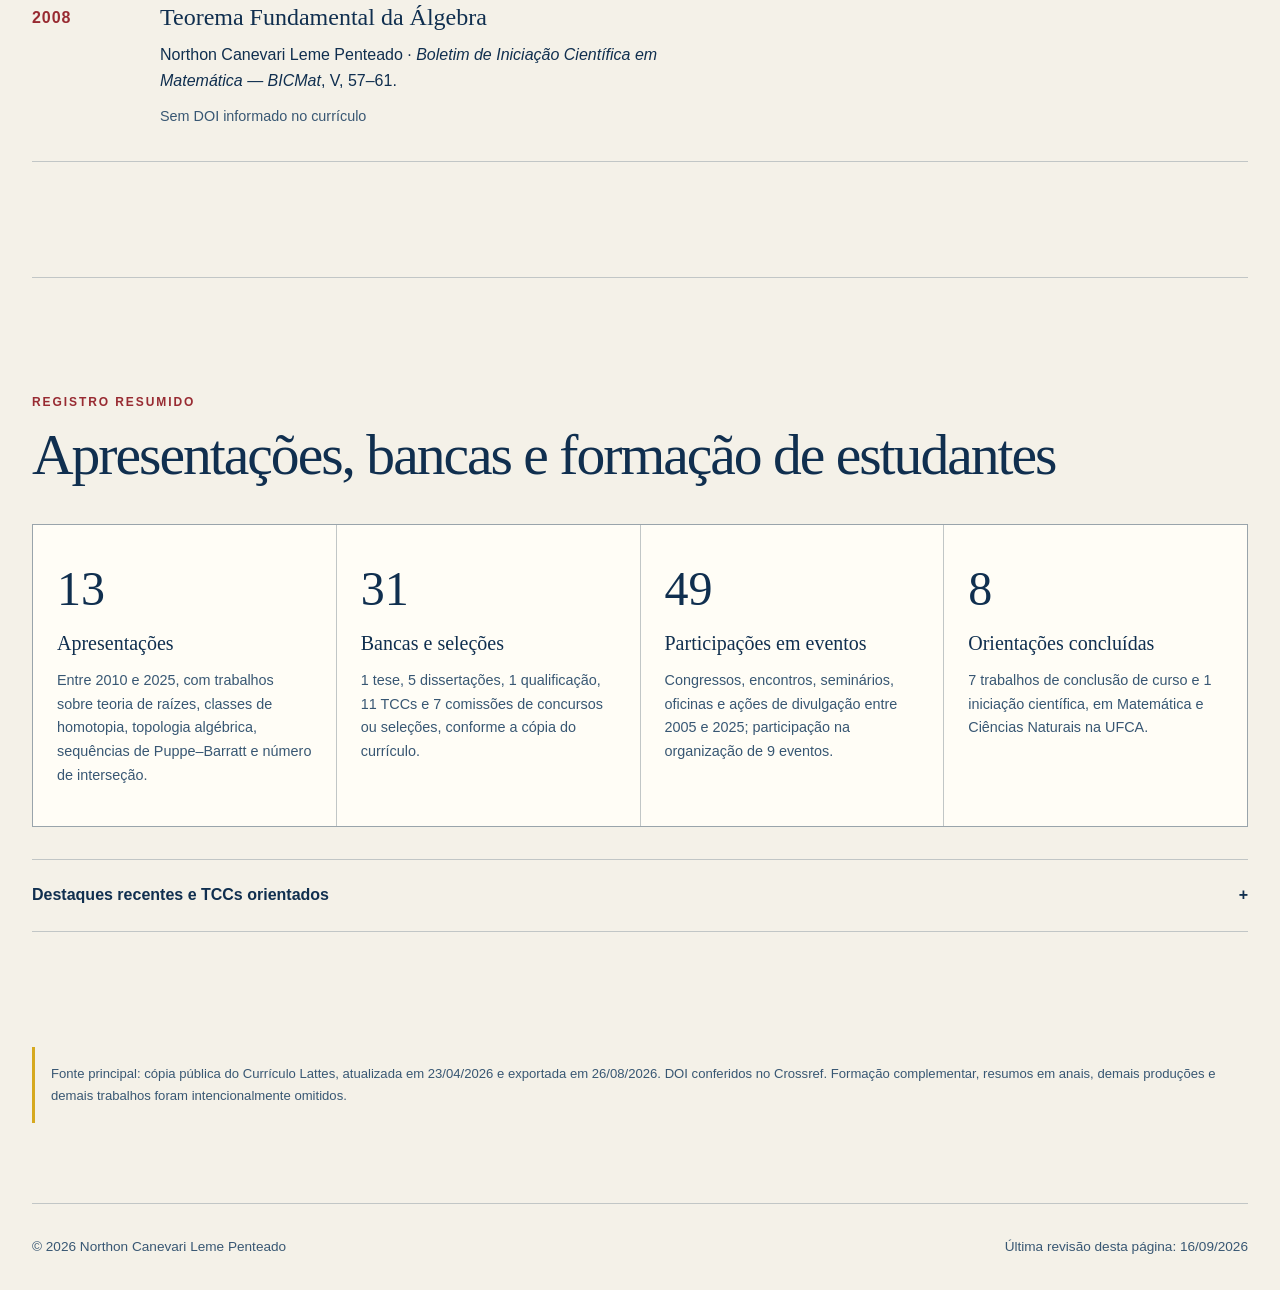
==== commit cdbba635: "Add files via upload" ====
--- a/index.html
+++ b/index.html
@@ -3,23 +3,23 @@
 <head>
   <meta charset="utf-8"><meta name="viewport" content="width=device-width, initial-scale=1">
   <meta name="description" content="Formação, atuação acadêmica, projetos e produção científica de Northon Canevari Leme Penteado.">
-  <meta name="robots" content="noindex, nofollow"><meta name="theme-color" content="#102e35">
+  <meta name="robots" content="noindex, nofollow"><meta name="theme-color" content="#12355b">
   <title>NorthOn.Mat — Sobre</title><link rel="stylesheet" href="styles.css">
 </head>
 <body>
   <a class="skip-link" href="#conteudo">Pular para o conteúdo</a>
   <header class="site-header">
-    <a class="brand" href="index.html" aria-label="NorthOn.Mat, página inicial"><svg class="brand-mark" aria-hidden="true" viewBox="0 0 50 50"><circle cx="25" cy="25" r="20"/><path d="M4 37C10 34 10 12 17 10C26 7 25 40 34 40C41 40 40 19 46 13"/></svg><span>NorthOn.Mat</span></a>
+    <a class="brand" href="index.html" aria-label="NorthOn.Mat, página inicial"><svg class="brand-mark" aria-hidden="true" viewBox="0 0 64 64"><circle cx="32" cy="32" r="23"/><path d="M3 49C12 49 12 14 23 11C36 8 35 51 46 52C56 53 55 16 62 14"/></svg><span>NorthOn.Mat</span></a>
     <button class="menu-button" type="button" aria-expanded="false" aria-controls="menu">Menu</button>
     <nav id="menu" aria-label="Navegação principal"><a aria-current="page" href="index.html">Sobre</a><a href="conteudos-intermitentes.html">Conteúdos Intermitentes</a><a href="curiosidades-homeomorfas.html">Curiosidades Homeomorfas</a></nav>
   </header>
 
   <main id="conteudo">
     <section class="hero researcher-hero" aria-labelledby="titulo-principal">
-      <div class="hero-copy"><p class="eyebrow">Matemática · Ensino · Pesquisa · Curadoria</p><h1 id="titulo-principal">NorthOn.Mat</h1><p class="lead">Um espaço para reunir trajetória acadêmica, atividades de ensino, produção científica e encontros com a matemática. O site conecta o trabalho universitário a leituras, notícias e curiosidades escolhidas com olhar autoral.</p><a class="button" href="#sobre-autor">Conheça o autor <span aria-hidden="true">↓</span></a></div>
-      <div class="topology-figure" aria-hidden="true"><svg viewBox="0 0 560 430"><defs><linearGradient id="surface" x1="0" y1="0" x2="1" y2="1"><stop offset="0" stop-color="#e7b45e"/><stop offset="1" stop-color="#d7684c"/></linearGradient></defs><path class="orbit" d="M42 218C42 91 154 32 283 67s229 137 219 235-137 111-254 73S42 345 42 218Z"/><path class="surface" fill="url(#surface)" d="M116 219c0-87 72-140 166-140s171 51 171 136-77 142-170 142-167-54-167-138Zm82 0c0 44 37 70 85 70s88-28 88-72-39-70-87-70-86 27-86 72Z"/><path class="seam" d="M121 192c75 48 245 52 326-2M137 282c78-38 219-42 299-3"/><circle class="root" cx="198" cy="219" r="8"/><circle class="root" cx="371" cy="217" r="8"/></svg></div>
+      <div class="hero-copy"><h1 id="titulo-principal">NorthOn.Mat</h1><p class="lead">Um espaço para reunir trajetória acadêmica, atividades de ensino, produção científica e encontros com a matemática. O site conecta o trabalho universitário a leituras, notícias e curiosidades escolhidas com olhar autoral.</p></div>
+      <div class="topology-figure" aria-hidden="true"><svg viewBox="0 0 560 430"><defs><linearGradient id="surface" x1="0" y1="0" x2="1" y2="1"><stop offset="0" stop-color="#f1c84b"/><stop offset=".52" stop-color="#2384b8"/><stop offset="1" stop-color="#c43b3f"/></linearGradient></defs><path class="orbit" d="M42 218C42 91 154 32 283 67s229 137 219 235-137 111-254 73S42 345 42 218Z"/><path class="surface" fill="url(#surface)" d="M116 219c0-87 72-140 166-140s171 51 171 136-77 142-170 142-167-54-167-138Zm82 0c0 44 37 70 85 70s88-28 88-72-39-70-87-70-86 27-86 72Z"/><path class="seam" d="M121 192c75 48 245 52 326-2M137 282c78-38 219-42 299-3"/><circle class="root" cx="198" cy="219" r="8"/><circle class="root" cx="371" cy="217" r="8"/></svg></div>
     </section>
-    <aside id="sobre-autor" class="author-highlight" aria-labelledby="autor-titulo"><div><p class="section-label">Autor</p><h2 id="autor-titulo">Northon Canevari Leme Penteado</h2><p>Professor da Universidade Federal do Cariri e pesquisador em Topologia Algébrica, com ênfase em teoria de raízes entre aplicações de superfícies.</p></div><div class="profile-links"><a href="http://lattes.cnpq.br/2492423125565918">Lattes <span aria-hidden="true">↗</span></a><a href="https://orcid.org/0000-0002-9466-9906">ORCID <span aria-hidden="true">↗</span></a></div></aside>
+    <aside id="sobre-autor" class="author-highlight" aria-labelledby="autor-titulo"><div><p class="section-label">Autor</p><h2 id="autor-titulo">Northon Canevari Leme Penteado</h2><p>Professor da Universidade Federal do Cariri e pesquisador em Topologia Algébrica, com ênfase em teoria de raízes entre aplicações de superfícies.</p></div><div class="profile-links"><a class="profile-link" href="http://lattes.cnpq.br/2492423125565918"><span class="profile-logo lattes-logo" aria-hidden="true">Lattes</span><span>Currículo Lattes ↗</span></a><a class="profile-link" href="https://orcid.org/0000-0002-9466-9906"><span class="profile-logo orcid-logo" aria-hidden="true">iD</span><span>ORCID ↗</span></a></div></aside>
 
     <nav class="section-nav" aria-label="Nesta página"><a href="#formacao">Formação</a><a href="#atuacao">Atuação</a><a href="#projetos">Projetos</a><a href="#artigos">Artigos</a><a href="#atividades">Outras atividades</a></nav>
 
@@ -31,9 +31,9 @@
     <div class="postdoc"><p class="section-label">Pós-doutorado · UNESP Rio Claro</p><h3>Dois períodos de pesquisa</h3><div class="postdoc-grid"><div><strong>2016—2017</strong><p>Teoria de raízes, teoria de homotopia e Topologia Algébrica.</p></div><div><strong>2015—2016</strong><p>Topologia Algébrica e teoria de ponto fixo.</p></div></div><p class="compact-note">Participantes registrados nos projetos vinculados aos períodos: Northon Canevari; <a href="https://unesp.br/portaldocentes/docentes/157299?lang=pt_BR">Thiago de Melo</a> (supervisor registrado para 2017); <a href="https://orcid.org/0000-0001-6969-8986">Marek Golasiński</a>; <a href="http://lattes.cnpq.br/8580052002817169">Daciberg Lima Gonçalves</a>; <a href="http://lattes.cnpq.br/6364368679287946">Oziride Manzoli Neto</a>, além de Carolina de Miranda e Pereiro, Daniel Vendrúscolo, Vinicius Casteluber Laass, Weslem Liberato Silva, Claudemir Aniz, Fernanda Soares Pinto Cardona, John Guaschi, Oscar Eduardo Ocampo Uribe, Peter Ngai-Sing Wong e Sérgio Tadao Martins.</p></div></section>
 
     <section id="atuacao" class="cv-section" aria-labelledby="atuacao-titulo"><p class="section-label">Trajetória profissional</p><h2 id="atuacao-titulo">Atuação nas universidades</h2><div class="institution-list">
-      <article><div><time>desde 2017</time><h3><a href="https://www.ufca.edu.br/">Universidade Federal do Cariri</a></h3></div><div class="activity-tags"><span>Ensino</span><p>Histórico de docência na Licenciatura em Matemática e em Ciências Naturais, em áreas como Álgebra, Análise, Cálculo, Geometria e Teoria dos Números.</p><span>Administrativas</span><p>Vice-coordenação (2017–2020) e coordenação (2018–2022) da Licenciatura em Matemática, além de participações acadêmicas concluídas em conselhos e comissões.</p><span>Extensão</span><p>Oficinas, divulgação matemática e organização de encontros acadêmicos e científicos já realizados.</p></div></article>
-      <article><div><time>2012—2016</time><h3><a href="https://www.unesp.br/">Universidade Estadual Paulista</a></h3></div><div class="activity-tags"><span>Ensino</span><p>Professor assistente, conferencista e substituto em cursos de graduação e no PROFMAT, com disciplinas de Cálculo, Geometria e Matemática.</p><span>Pesquisa</span><p>Pós-doutorado e participação em grupos de Topologia Algébrica, teoria de homotopia, raízes, pontos fixos e tranças.</p></div></article>
-      <article><div><time>2010—2014</time><h3><a href="https://www.usp.br/">Universidade de São Paulo</a></h3></div><div class="activity-tags"><span>Ensino</span><p>Estágios PAE em Cálculo II e III, Álgebra Linear, Topologia e Geometria Afim e Projetiva.</p><span>Administrativas</span><p>Representação discente em comissões do Programa de Pós-Graduação em Matemática do ICMC.</p></div></article>
+      <article><div><time>desde 2017</time><h3><a href="https://www.ufca.edu.br/instituicao/campi/brejo-santo/">UFCA · campus Brejo Santo</a></h3></div><div class="activity-tags"><span>Ensino</span><p>Histórico de docência na Licenciatura em Matemática e em Ciências Naturais, em áreas como Álgebra, Análise, Cálculo, Geometria e Teoria dos Números.</p><span>Administrativas</span><p>Vice-coordenação (2017–2020) e coordenação (2018–2022) da Licenciatura em Matemática, além de participações acadêmicas concluídas em conselhos e comissões.</p><span>Extensão</span><p>Oficinas, divulgação matemática e organização de encontros acadêmicos e científicos já realizados.</p></div></article>
+      <article><div><time>2012—2016</time><h3><a href="https://igce.rc.unesp.br/">UNESP · IGCE Rio Claro</a></h3></div><div class="activity-tags"><span>Ensino</span><p>Professor assistente, conferencista e substituto em cursos de graduação e no PROFMAT, com disciplinas de Cálculo, Geometria e Matemática.</p><span>Pesquisa</span><p>Pós-doutorado e participação em grupos de Topologia Algébrica, teoria de homotopia, raízes, pontos fixos e tranças.</p></div></article>
+      <article><div><time>2010—2014</time><h3><a href="https://www.icmc.usp.br/">USP · ICMC São Carlos</a></h3></div><div class="activity-tags"><span>Ensino</span><p>Estágios PAE em Cálculo II e III, Álgebra Linear, Topologia e Geometria Afim e Projetiva.</p><span>Administrativas</span><p>Representação discente em comissões do Programa de Pós-Graduação em Matemática do ICMC.</p></div></article>
       <article><div><time>2017—2022</time><h3><a href="https://www.ufms.br/">Universidade Federal de Mato Grosso do Sul</a></h3></div><div class="activity-tags"><span>Vínculo</span><p>Período institucional registrado no currículo; as atividades específicas não foram detalhadas na cópia consultada.</p></div></article>
     </div></section>
 
@@ -62,5 +62,5 @@
     </div><details class="recent-highlights"><summary>Destaques recentes e TCCs orientados <span aria-hidden="true">+</span></summary><div class="details-columns"><div><h3>Apresentações recentes</h3><ul><li>Brincando com Topologia Algébrica — 2025</li><li>Teoria de Raízes e resultados em dimensão 2 — 2024</li><li>A root theory development in dimension 2 — 2023</li><li>Um passeio pela Topologia Algébrica — 2022</li></ul></div><div><h3>TCCs orientados</h3><ul><li>Poliedros e relação de Euler — 2022</li><li>Etnomatemática na feira livre de Brejo Santo — 2021</li><li>Matemática na Economia e ondas de Elliott — 2021</li><li>LaTeX para trabalhos acadêmicos — 2019</li><li>Caminhos topológicos no espaço geométrico — 2018</li></ul></div></div></details></section>
     <p class="source-note">Fonte principal: cópia pública do Currículo Lattes, atualizada em 23/04/2026 e exportada em 26/08/2026. DOI conferidos no Crossref. Formação complementar, resumos em anais, demais produções e demais trabalhos foram intencionalmente omitidos.</p>
   </main>
-  <footer><p>© <span data-current-year>2026</span> Northon Canevari Leme Penteado</p><p>Última revisão desta página: 26/08/2026</p></footer><script src="app.js" defer></script>
+  <footer><p>© <span data-current-year>2026</span> Northon Canevari Leme Penteado</p><p>Última revisão desta página: 16/09/2026</p></footer><script src="app.js" defer></script>
 </body></html>
--- a/styles.css
+++ b/styles.css
@@ -1,6 +1,6 @@
-:root{color-scheme:light;--ink:#102e35;--ink-soft:#36545a;--paper:#f4f0e7;--cream:#fffaf0;--gold:#d9a343;--coral:#cc6149;--mint:#b8d7c9;--line:rgba(16,46,53,.2);--max:76rem;--serif:Georgia,"Times New Roman",serif}
-*{box-sizing:border-box}html{scroll-behavior:smooth}body{margin:0;background:var(--paper);color:var(--ink);font-family:Arial,Helvetica,sans-serif;font-size:1rem;line-height:1.65}body::before{content:"";position:fixed;inset:0;z-index:-1;opacity:.35;background-image:radial-gradient(circle at 1px 1px,rgba(16,46,53,.12) 1px,transparent 0);background-size:26px 26px}a{color:inherit}a:focus-visible,button:focus-visible{outline:3px solid var(--coral);outline-offset:4px}.skip-link{position:fixed;top:.75rem;left:.75rem;z-index:20;padding:.65rem 1rem;background:var(--cream);border:2px solid var(--ink);transform:translateY(-180%)}.skip-link:focus{transform:none}
-.site-header,main,footer{width:min(calc(100% - 2rem),var(--max));margin-inline:auto}.site-header{min-height:6.5rem;display:flex;align-items:center;justify-content:space-between;gap:2rem;border-bottom:1px solid var(--line)}.brand{display:flex;align-items:center;gap:.8rem;font-weight:850;letter-spacing:.035em;text-decoration:none}.brand-mark{width:3rem;height:3rem;overflow:visible;fill:none;stroke:var(--ink);stroke-linecap:round;stroke-linejoin:round}.brand-mark circle{stroke-width:1.5}.brand-mark path{stroke-width:3.1}nav{display:flex;align-items:center;gap:clamp(1rem,2.5vw,2rem)}nav a{position:relative;font-size:.87rem;font-weight:700;text-decoration:none}nav a::after{content:"";position:absolute;right:0;bottom:-.45rem;left:0;height:2px;background:var(--coral);transform:scaleX(0);transition:transform .2s}nav a:hover::after,nav a[aria-current="page"]::after{transform:scaleX(1)}.menu-button{display:none;padding:.55rem .8rem;border:1px solid var(--ink);background:transparent;color:var(--ink);font:inherit;font-weight:700}
+:root{color-scheme:light;--ink:#102f4f;--ink-soft:#385773;--paper:#f4f1e8;--cream:#fffdf6;--blue:#176b9b;--red:#c43b3f;--yellow:#f1c84b;--gold:#d6a91f;--coral:#c43b3f;--mint:#c7e1ed;--line:rgba(16,47,79,.22);--max:76rem;--serif:Georgia,"Times New Roman",serif}
+*{box-sizing:border-box}html{scroll-behavior:smooth}body{margin:0;background:var(--paper);color:var(--ink);font-family:Arial,Helvetica,sans-serif;font-size:1rem;line-height:1.65}body::before{content:"";position:fixed;inset:0;z-index:-1;opacity:.33;background-image:radial-gradient(circle at 1px 1px,rgba(23,107,155,.16) 1px,transparent 0);background-size:26px 26px}a{color:inherit}a:focus-visible,button:focus-visible{outline:3px solid var(--red);outline-offset:4px}.skip-link{position:fixed;top:.75rem;left:.75rem;z-index:20;padding:.65rem 1rem;background:var(--yellow);border:2px solid var(--ink);transform:translateY(-180%)}.skip-link:focus{transform:none}
+.site-header,main,footer{width:min(calc(100% - 2rem),var(--max));margin-inline:auto}.site-header{min-height:6.5rem;display:flex;align-items:center;justify-content:space-between;gap:2rem;border-bottom:3px solid var(--yellow)}.brand{display:flex;align-items:center;gap:.8rem;font-weight:850;letter-spacing:.035em;text-decoration:none}.brand-mark{width:3.5rem;height:3.5rem;overflow:visible;fill:none;stroke:var(--blue);stroke-linecap:round;stroke-linejoin:round}.brand-mark circle{stroke-width:1.6}.brand-mark path{stroke:var(--red);stroke-width:4}.brand span{color:var(--ink)}nav{display:flex;align-items:center;gap:clamp(1rem,2.5vw,2rem)}nav a{position:relative;font-size:.87rem;font-weight:700;text-decoration:none}nav a::after{content:"";position:absolute;right:0;bottom:-.45rem;left:0;height:3px;background:var(--red);transform:scaleX(0);transition:transform .2s}nav a:hover::after,nav a[aria-current="page"]::after{transform:scaleX(1)}.menu-button{display:none;padding:.55rem .8rem;border:1px solid var(--ink);background:var(--yellow);color:var(--ink);font:inherit;font-weight:700}
 .hero{min-height:calc(100vh - 6.5rem);display:grid;grid-template-columns:1.05fr .95fr;align-items:center;gap:2rem;padding-block:4rem}.hero-copy{position:relative;z-index:1}.eyebrow,.section-label{margin:0 0 .75rem;color:#8e3e31;font-size:.75rem;font-weight:800;letter-spacing:.16em;text-transform:uppercase}h1,h2,h3,p{max-width:65ch}h1,h2,h3{font-family:var(--serif);font-weight:500}h1{max-width:14ch;margin:0;font-size:clamp(3rem,7vw,6.6rem);line-height:.91;letter-spacing:-.055em}h2{margin:0 0 1.1rem;font-size:clamp(2rem,4.5vw,3.7rem);line-height:1.03;letter-spacing:-.035em}h3{margin:.3rem 0 .7rem;font-size:clamp(1.45rem,2.4vw,2rem);line-height:1.05}.lead{margin:1.7rem 0 2rem;color:var(--ink-soft);font-size:clamp(1.08rem,2vw,1.35rem)}.button{display:inline-flex;gap:1rem;align-items:center;padding:.85rem 1.2rem;border:1px solid var(--ink);background:var(--ink);color:var(--cream);font-weight:750;text-decoration:none;transition:transform .2s,background .2s}.button:hover{background:#1c4951;transform:translateY(-2px)}.topology-figure svg{width:100%;height:auto;overflow:visible}.orbit,.seam,.map-arrow{fill:none;stroke:var(--ink);stroke-width:2}.orbit{stroke-dasharray:5 9;opacity:.55}.surface{filter:drop-shadow(0 18px 20px rgba(16,46,53,.15))}.seam{stroke:rgba(16,46,53,.45)}.root{fill:var(--ink);stroke:var(--cream);stroke-width:3}
 .site-paths{padding:clamp(4rem,9vw,8rem) 0}.card-grid{display:grid;grid-template-columns:repeat(3,1fr);gap:1px;margin-top:2.5rem;background:var(--line);border:1px solid var(--line)}.path-card{min-height:21rem;position:relative;padding:2rem;background:var(--cream);text-decoration:none;transition:background .2s,color .2s}.path-card:hover{background:var(--ink);color:var(--cream)}.path-card p{color:var(--ink-soft)}.path-card:hover p{color:var(--mint)}.card-number{font-family:var(--serif);font-style:italic}.card-arrow{position:absolute;right:2rem;bottom:1.5rem;font-size:1.5rem}
 .page-hero{min-height:33rem;display:grid;align-content:center;padding:5rem 0;border-bottom:1px solid var(--line);position:relative}.page-hero::after{content:"";position:absolute;right:5%;width:12rem;height:12rem;border:2px solid var(--gold);border-radius:40% 60% 55% 45%;transform:rotate(22deg);opacity:.55}.page-hero h1{max-width:16ch;font-size:clamp(3.2rem,7vw,6rem)}.page-hero .lead{max-width:50ch}.curiosity-hero::after{border-radius:50%;box-shadow:2.4rem 0 0 -2px var(--paper),2.4rem 0 0 0 var(--coral)}.content-grid{display:grid;grid-template-columns:1.2fr .8fr;gap:clamp(2rem,7vw,7rem);padding:clamp(4rem,9vw,8rem) 0}.prose p{font-size:1.13rem}.fact-card{padding:2rem;border:1px solid var(--line);background:var(--cream)}.fact-card h2{font-size:2.2rem}.timeline{list-style:none;margin:2rem 0 0;padding:0}.timeline li{display:grid;grid-template-columns:4rem 1fr;gap:1rem;padding:1rem 0;border-top:1px solid var(--line)}.timeline strong{color:#8e3e31}.research-callout{display:grid;grid-template-columns:1fr 1fr;gap:3rem;margin-bottom:clamp(4rem,9vw,8rem);padding:clamp(2rem,5vw,4rem);background:var(--ink);color:var(--cream)}.research-callout h2{margin:0}.research-callout p:last-child{color:var(--mint);font-size:1.1rem}.link-list{list-style:none;margin:1.5rem 0 7rem;padding:0;border-top:1px solid var(--line)}.link-list a{display:flex;justify-content:space-between;gap:2rem;padding:1.2rem 0;border-bottom:1px solid var(--line);font-weight:700;text-decoration:none}.link-list a:hover{color:#8e3e31}
@@ -19,3 +19,22 @@
 .ongoing-area{margin:4rem 0;padding:clamp(2rem,5vw,4rem);border:1px solid var(--line)}.teaching-area{background:#e5eee8}.production-area{background:#f2dfc4}.ongoing-heading{position:relative}.ongoing-heading>p:last-child{font-size:1.1rem}.current-activities{margin-top:4rem}.current-activities>h3,.ongoing-projects>h3{font-size:clamp(1.6rem,3vw,2.4rem)}.three-columns{grid-template-columns:repeat(3,1fr)}.ongoing-projects{margin-top:5rem}.production-area .project-list details>p{max-width:80ch}.production-area .source-note{margin:3rem 0 0}
 .recommendation{margin-top:3rem;padding:1.5rem;border:1px solid var(--line);background:rgba(255,250,240,.75)}.recommendation h3{font-size:1.55rem}.recommendation a{font-weight:800;text-underline-offset:.3em}
 @media(max-width:55rem){.three-columns{grid-template-columns:1fr}}
+
+/* Identidade azul, vermelha e amarela */
+.eyebrow,.section-label,.degree-list time,.institution-list time,.publication-list time,.timeline strong{color:#982b32}
+.hero{position:relative}.hero::before{content:"";position:absolute;inset:8% 48% 8% -50vw;z-index:-1;background:linear-gradient(135deg,rgba(23,107,155,.12),rgba(241,200,75,.18))}
+.topology-figure .surface{filter:drop-shadow(0 18px 20px rgba(16,47,79,.18))}.orbit,.seam,.map-arrow{stroke:var(--blue)}.root{fill:var(--red)}
+.page-hero::after{border-color:var(--yellow)}.curiosity-hero::after{box-shadow:2.4rem 0 0 -2px var(--paper),2.4rem 0 0 0 var(--red)}
+.research-callout,.postdoc{background:var(--ink)}.teaching-area{background:#dcebf2}.production-area{background:#f7e7aa}.feature-panel{background:#dcebf2}.feature-panel-warm{background:#f7e7aa}
+
+/* Perfis Lattes e ORCID */
+.profile-links{align-items:stretch}.profile-link{min-width:8.5rem;display:grid;justify-items:center;gap:.55rem;text-align:center;text-decoration:none}.profile-link>span:last-child{text-decoration:underline;text-underline-offset:.3em}.profile-logo{height:3.7rem;min-width:3.7rem;display:grid;place-items:center;border-radius:50%;font-weight:900;line-height:1}.orcid-logo{background:#a6ce39;color:#17324d;font-size:1.25rem}.lattes-logo{padding-inline:.65rem;border-radius:.55rem;background:var(--blue);color:white;font-size:.78rem;letter-spacing:.02em}
+
+/* Semestre e disciplinas */
+.semester-heading{display:flex;align-items:end;justify-content:space-between;gap:2rem;margin-top:3rem;padding-block:1.2rem;border-block:1px solid var(--line)}.semester-heading h3,.semester-heading p{margin:0}.course-grid{display:grid;grid-template-columns:1fr 1fr;gap:1.2rem;margin-top:1.5rem}.course-card{padding:clamp(1.4rem,3vw,2rem);border-top:5px solid var(--blue);background:var(--cream);box-shadow:0 10px 24px rgba(16,47,79,.08)}.course-card:nth-child(2){border-top-color:var(--red)}.course-code{margin:0;color:#982b32;font-size:.78rem;font-weight:900;letter-spacing:.14em}.resource-list,.compact-list{padding-left:1.2rem}.resource-list{list-style:none;margin:1.5rem 0 0;padding:0;border-top:1px solid var(--line)}.resource-list li{display:flex;justify-content:space-between;gap:1rem;padding:.75rem 0;border-bottom:1px solid var(--line)}.resource-list small,.status-label{color:var(--ink-soft);font-size:.78rem;font-weight:700}.compact-list{margin:.6rem 0;font-size:.9rem}.compact-list li+li{margin-top:.5rem}
+
+/* Curadoria e notícias */
+.curiosity-section{padding:clamp(4rem,9vw,7rem) 0;border-bottom:1px solid var(--line)}.section-intro{max-width:58ch;color:var(--ink-soft);font-size:1.1rem}.recommendation-grid{display:grid;grid-template-columns:repeat(2,minmax(0,1fr));gap:1.25rem;margin-top:2.5rem}.recommendation{margin:0;padding:clamp(1.4rem,3vw,2rem);border:1px solid var(--line);border-top:6px solid var(--blue);background:var(--cream)}.recommendation.accent-red{border-top-color:var(--red)}.recommendation.accent-yellow{border-top-color:var(--yellow)}.recommendation h3{font-size:1.55rem}.recommendation a{font-weight:800;text-underline-offset:.3em}.inline-links{display:flex;flex-wrap:wrap;gap:.65rem 1.2rem;margin-top:1.2rem}.inline-links a{display:inline-block}.video-slot{background:linear-gradient(145deg,var(--cream),#dcebf2)}.video-slot:nth-last-child(1){background:linear-gradient(145deg,var(--cream),#f7e7aa)}.status-label{display:inline-block;margin-top:1rem;padding:.25rem .6rem;border:1px solid var(--line);border-radius:2rem}.news-section{border-bottom:0}.featured-news{grid-column:1/-1;border-top-color:var(--red);background:linear-gradient(120deg,#fffdf6,#f7e7aa)}.compact-source{margin:1.5rem 0 0}
+
+@media(max-width:55rem){.course-grid,.recommendation-grid{grid-template-columns:1fr}.semester-heading{align-items:flex-start;flex-direction:column;gap:.5rem}.featured-news{grid-column:auto}}
+@media(max-width:38rem){.profile-links{width:100%;display:grid;grid-template-columns:1fr 1fr}.resource-list li{align-items:flex-start;flex-direction:column;gap:.2rem}}
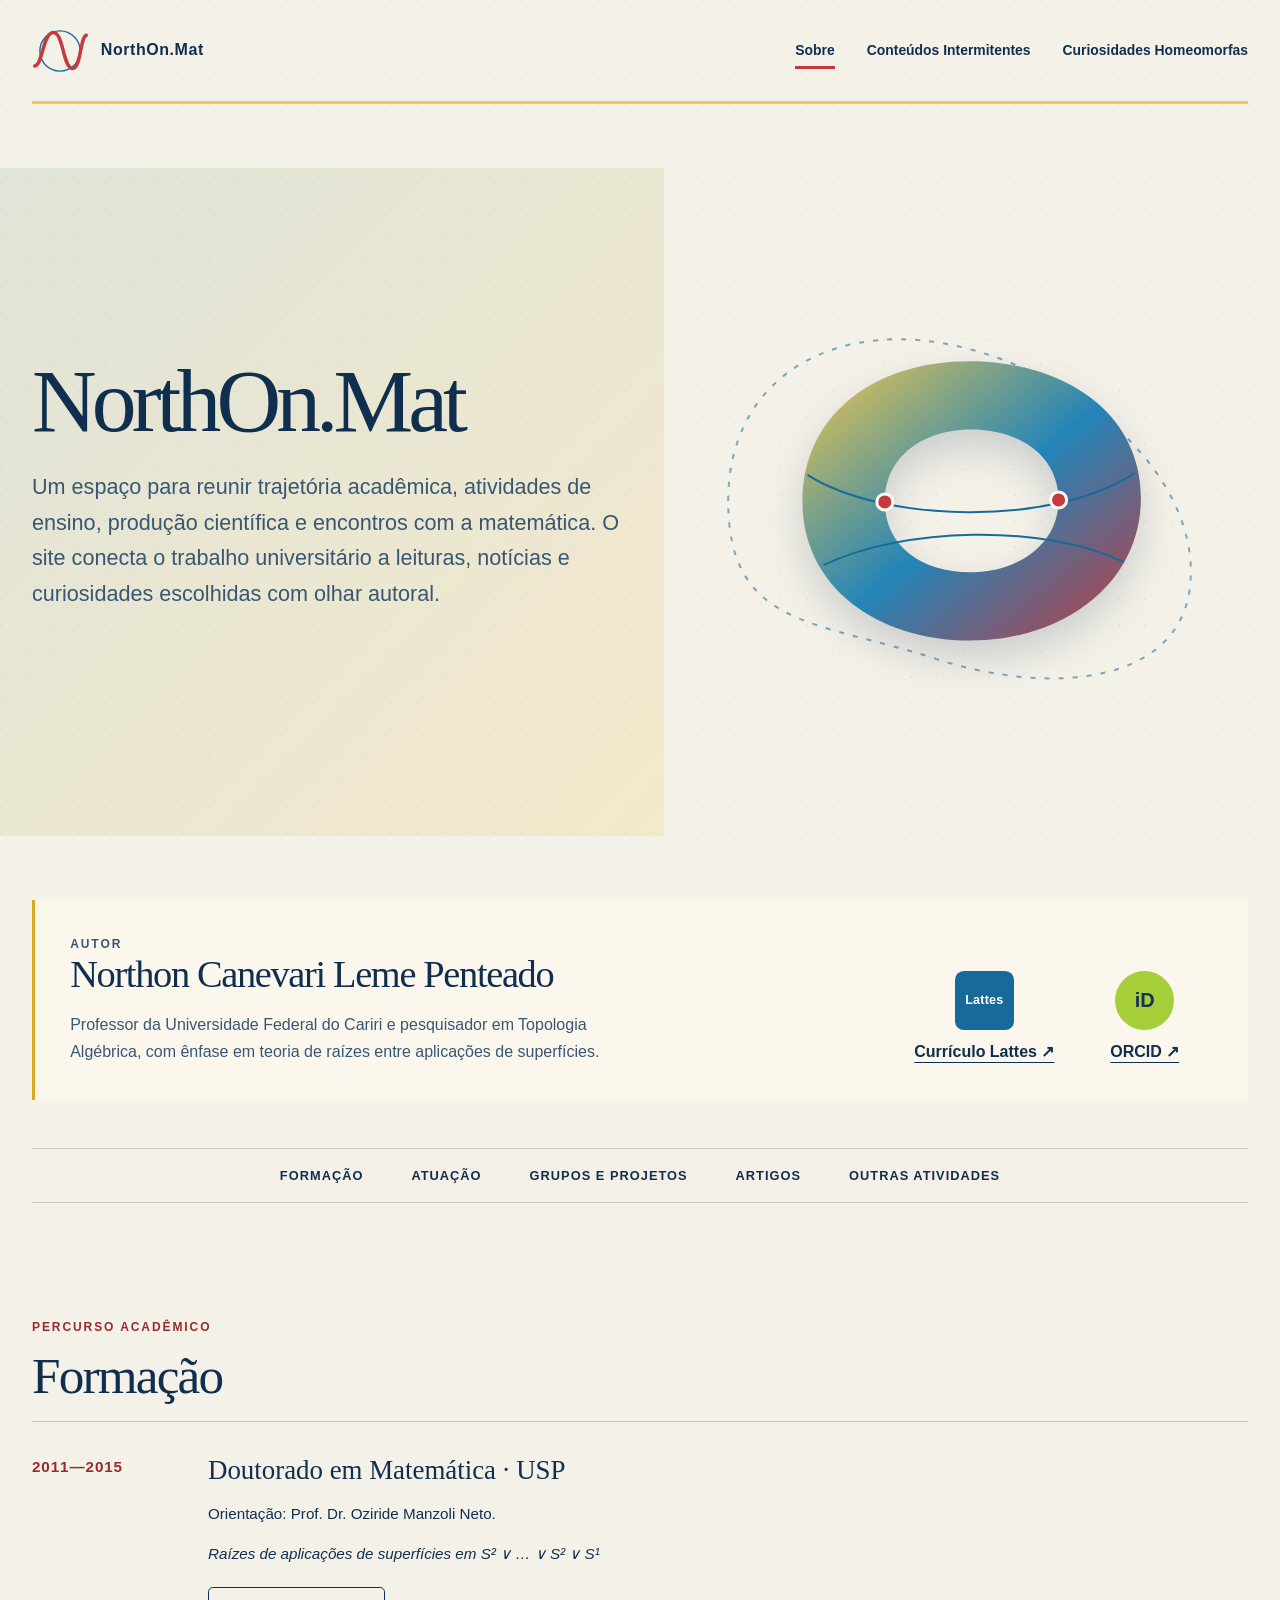
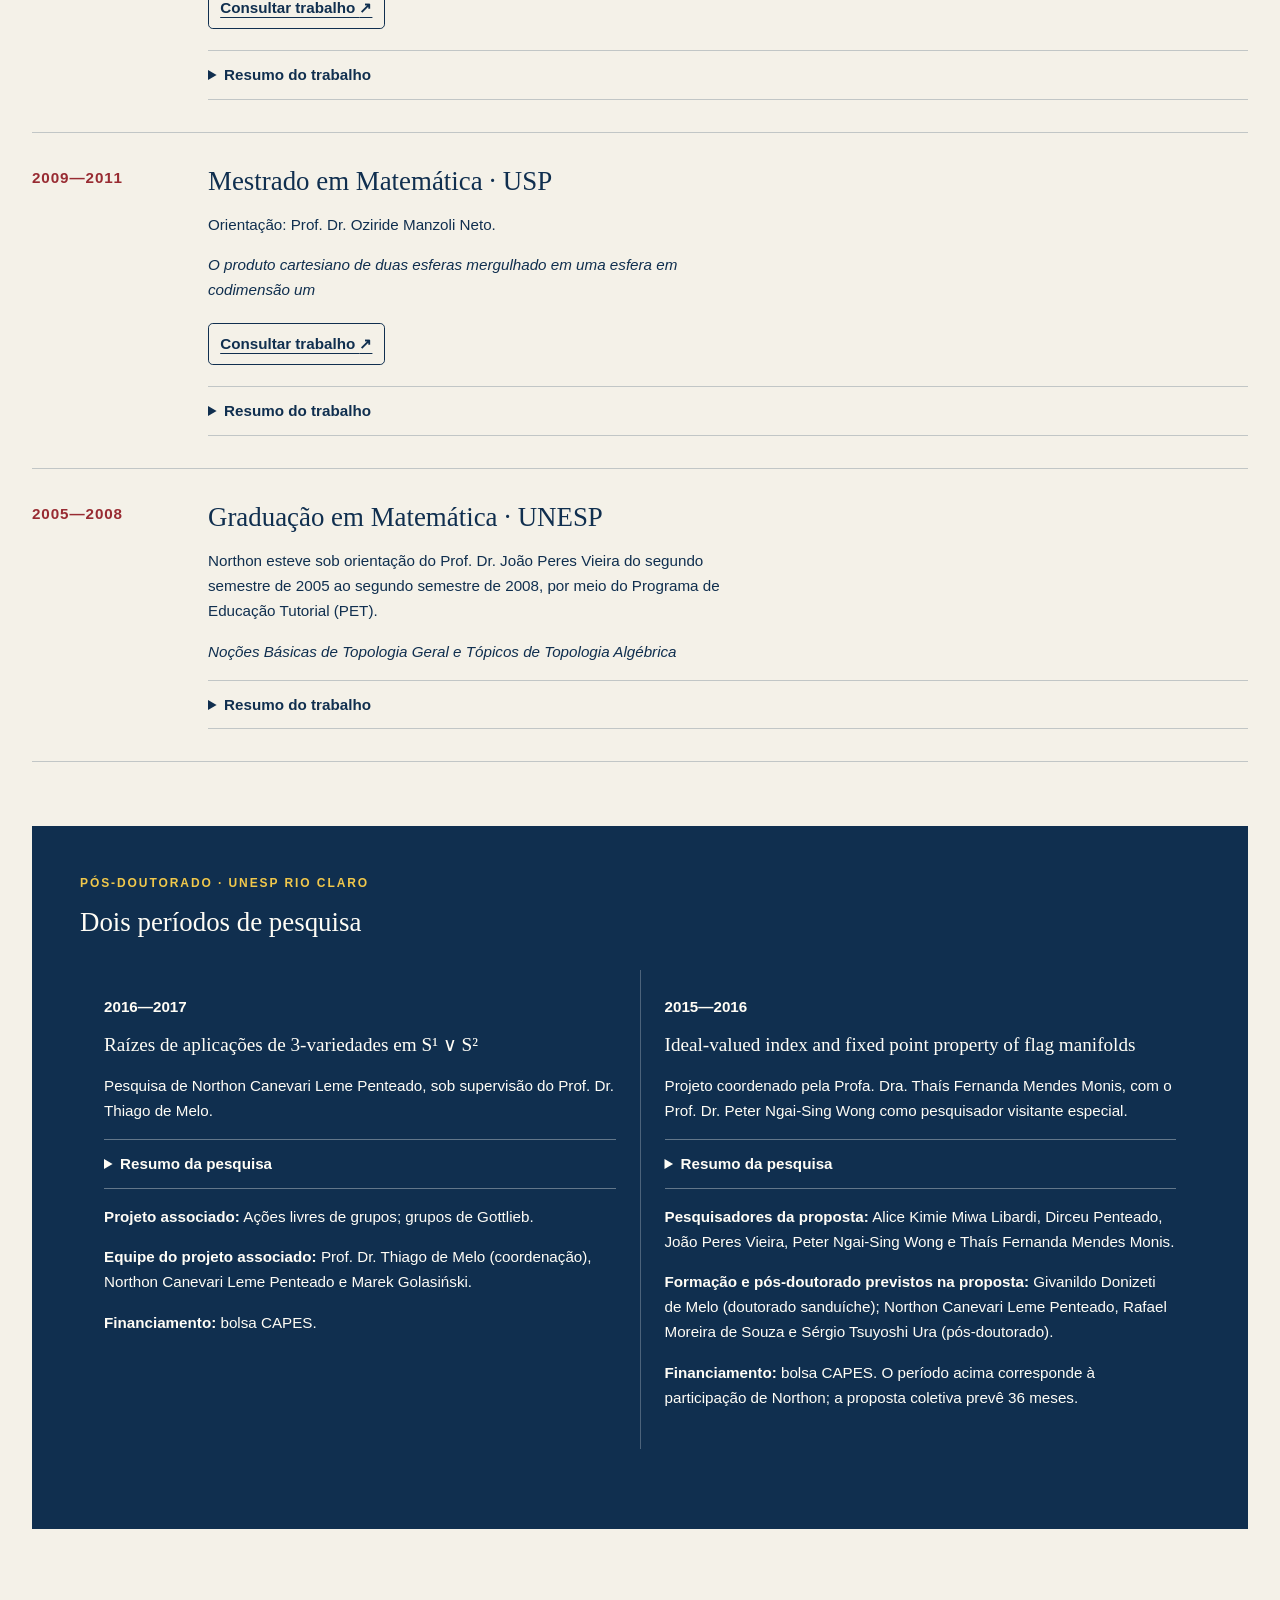
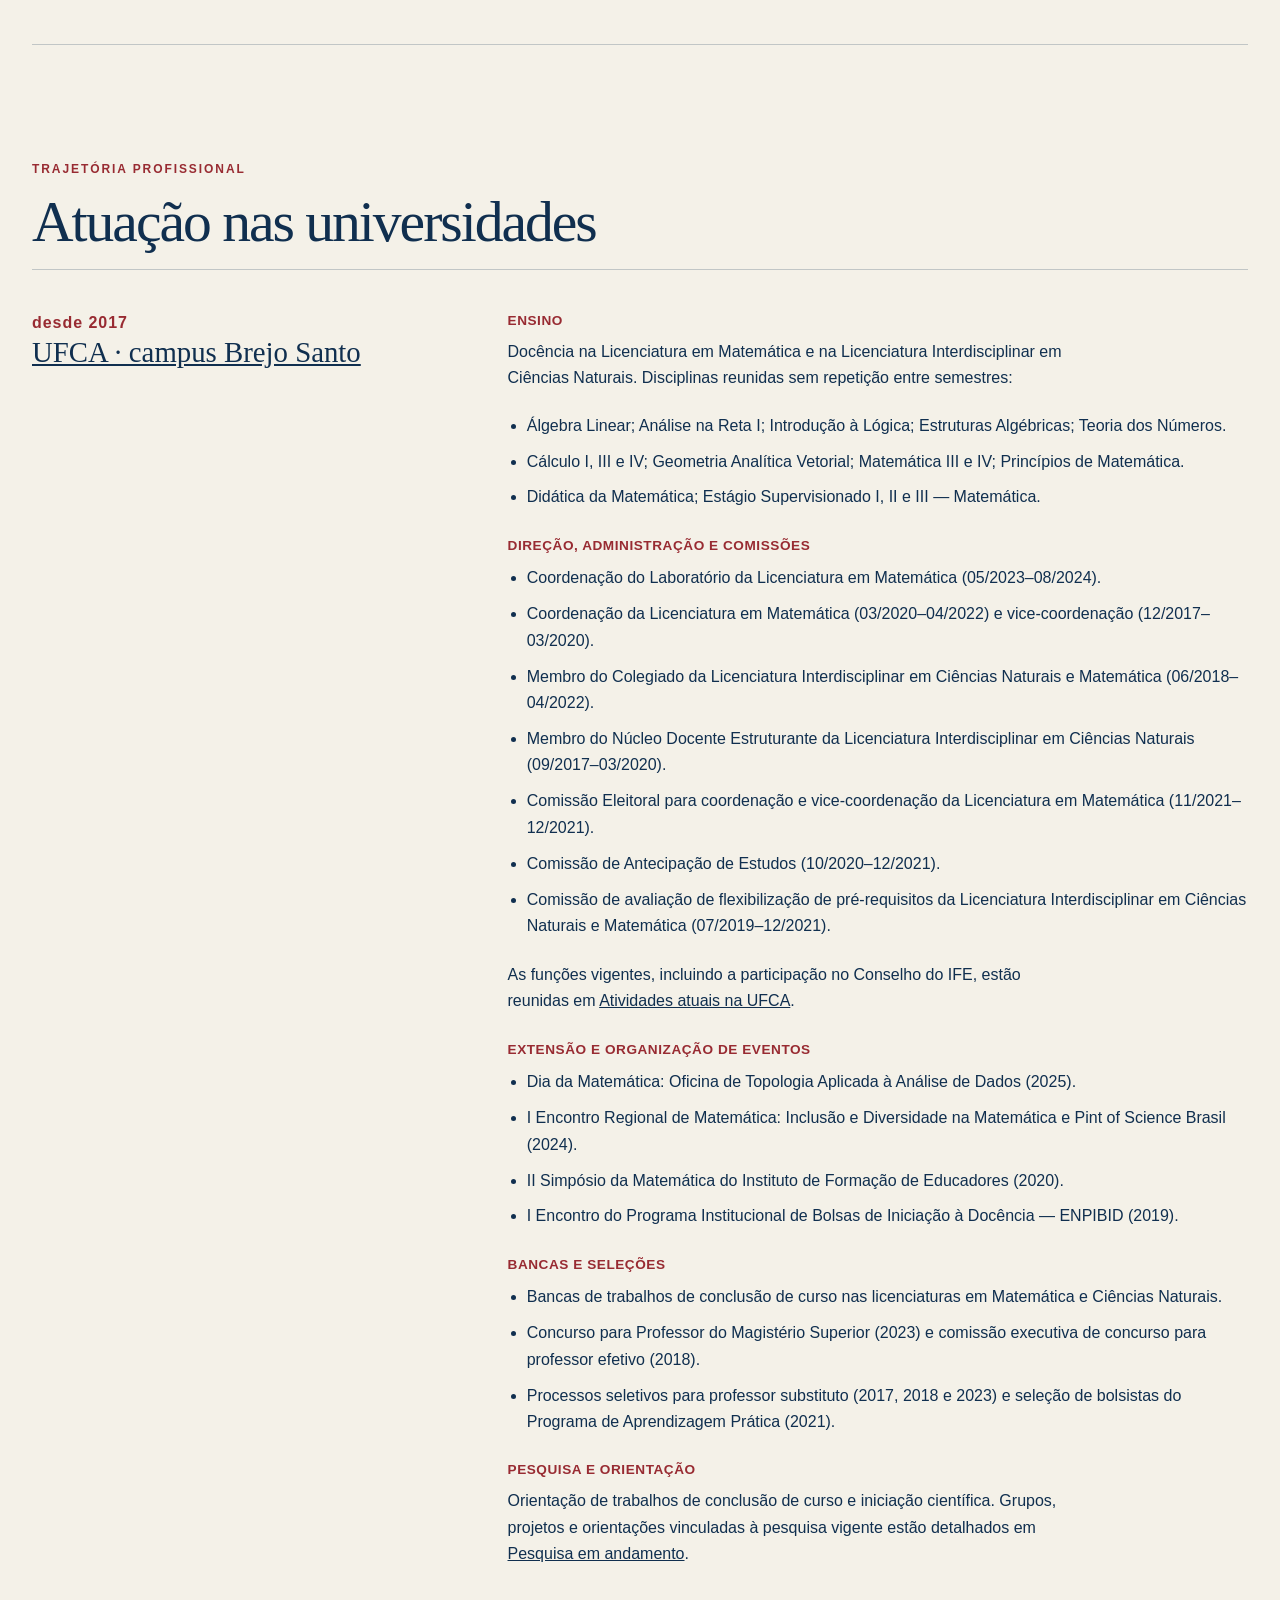
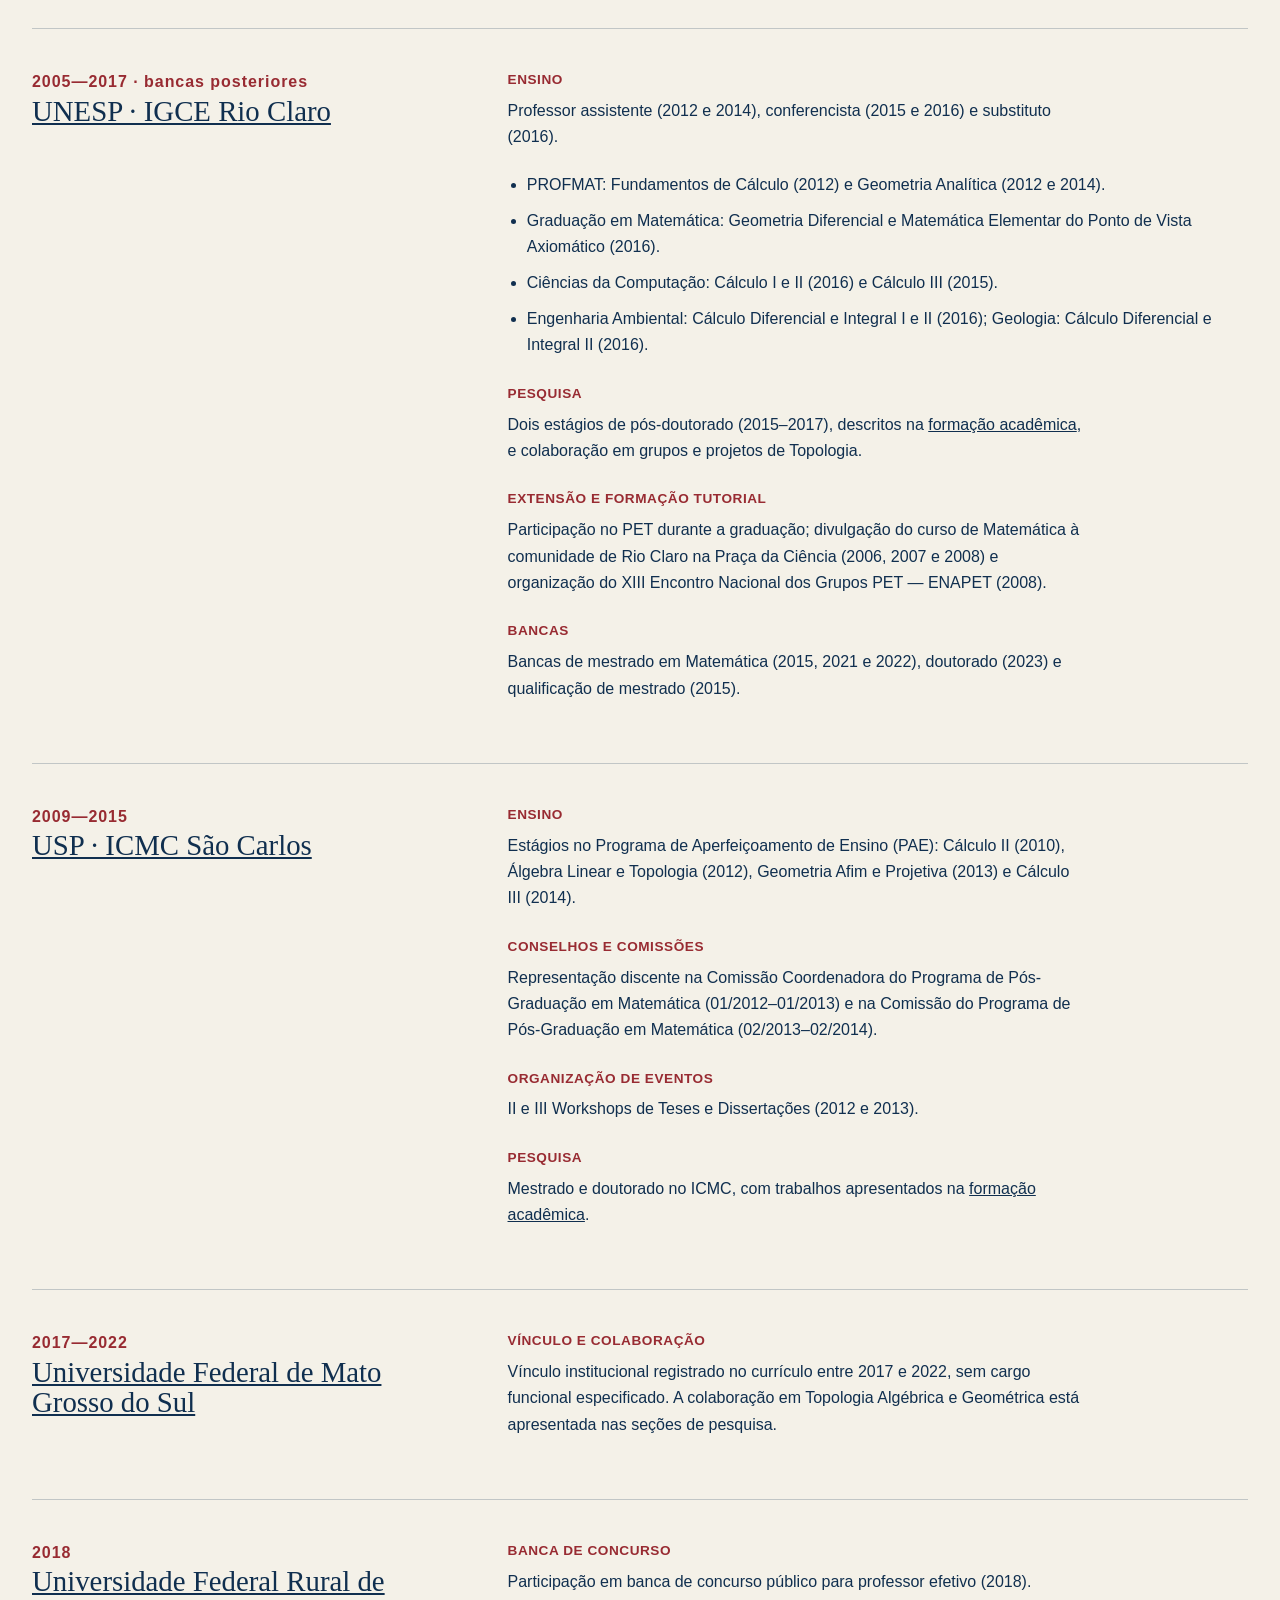
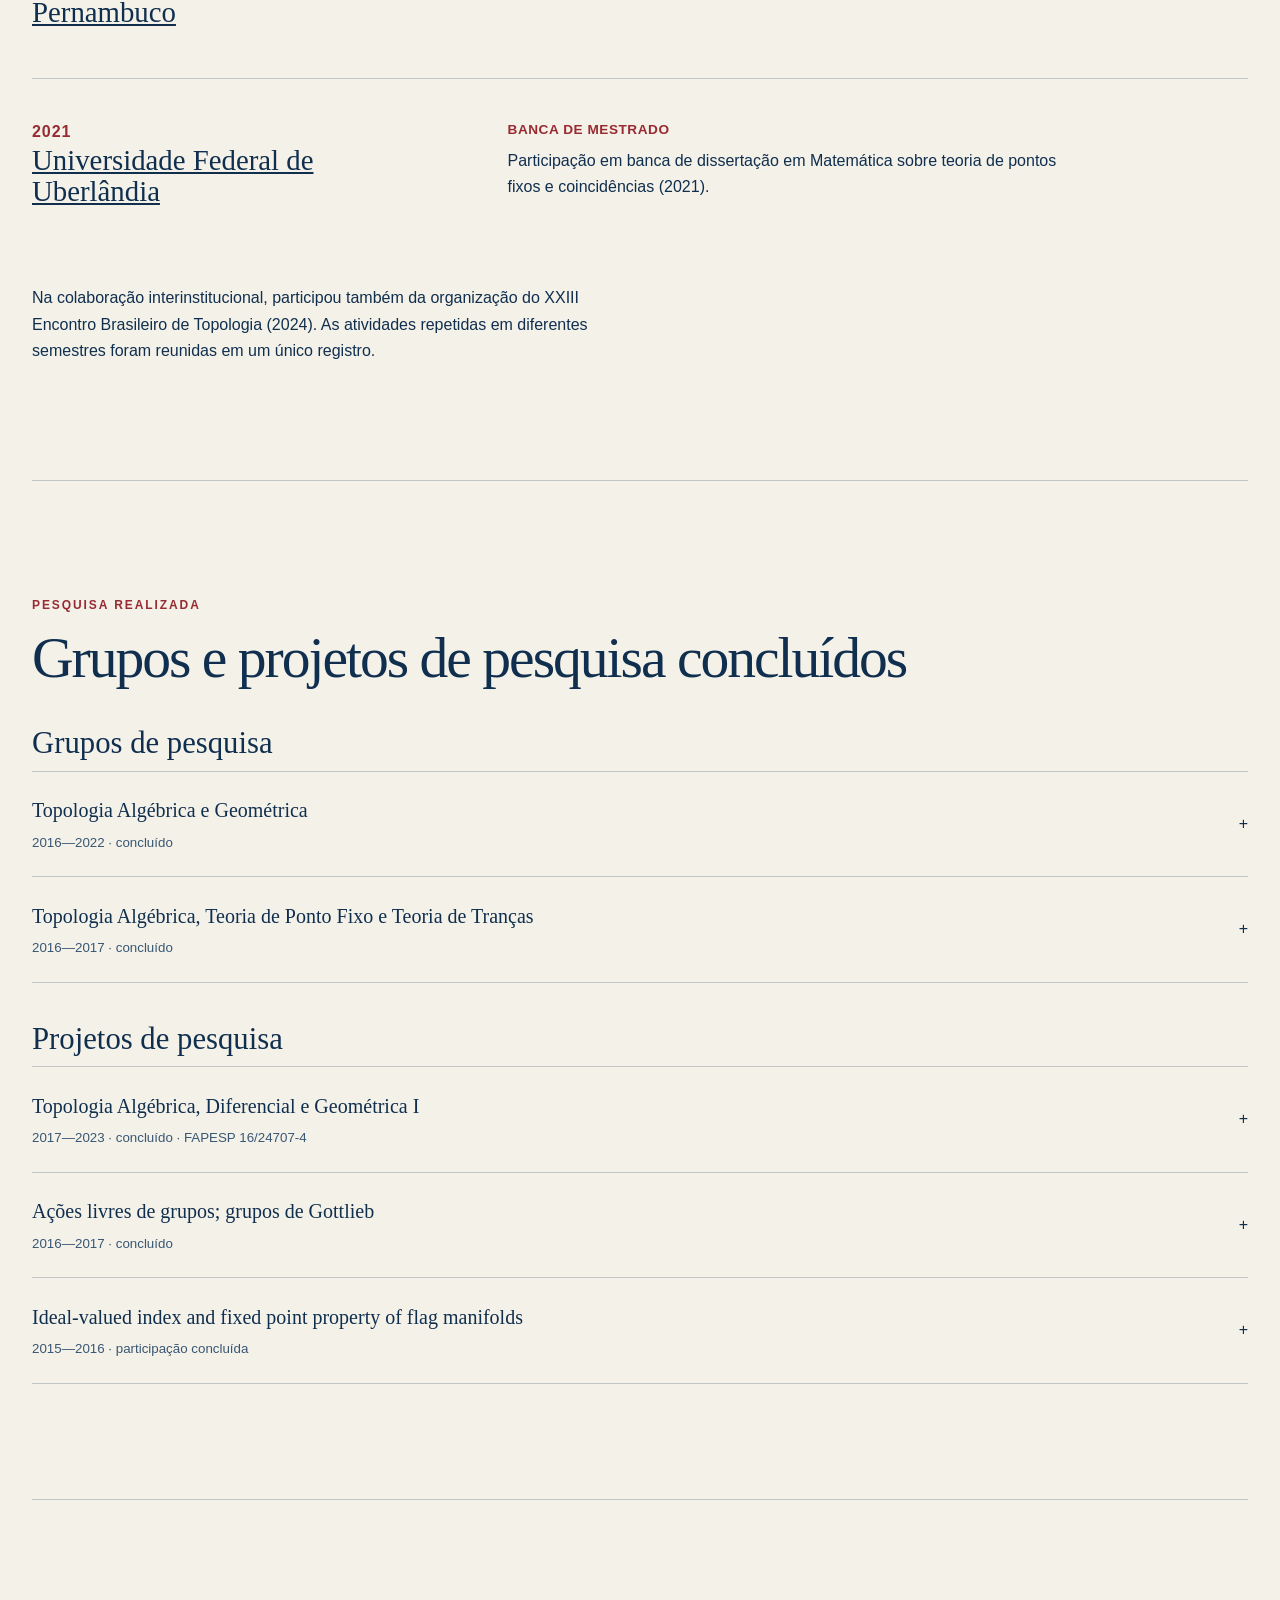
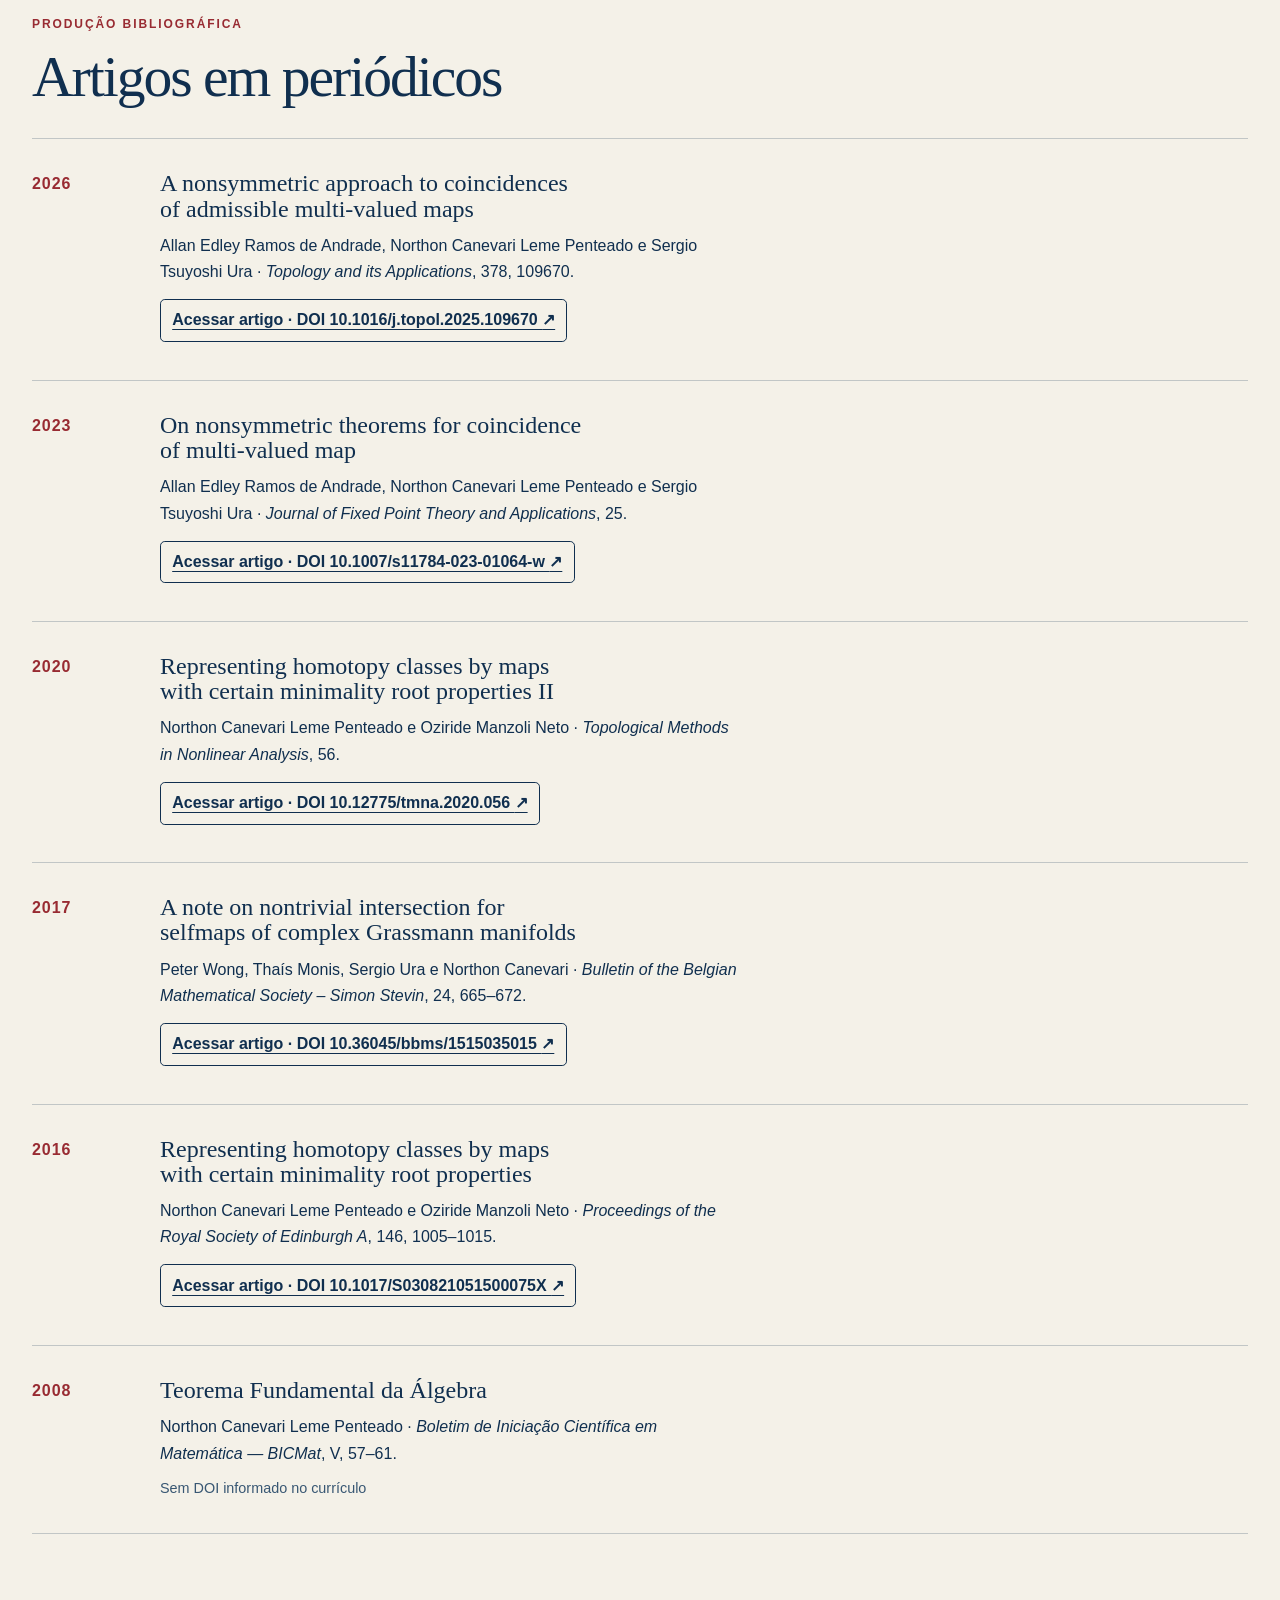
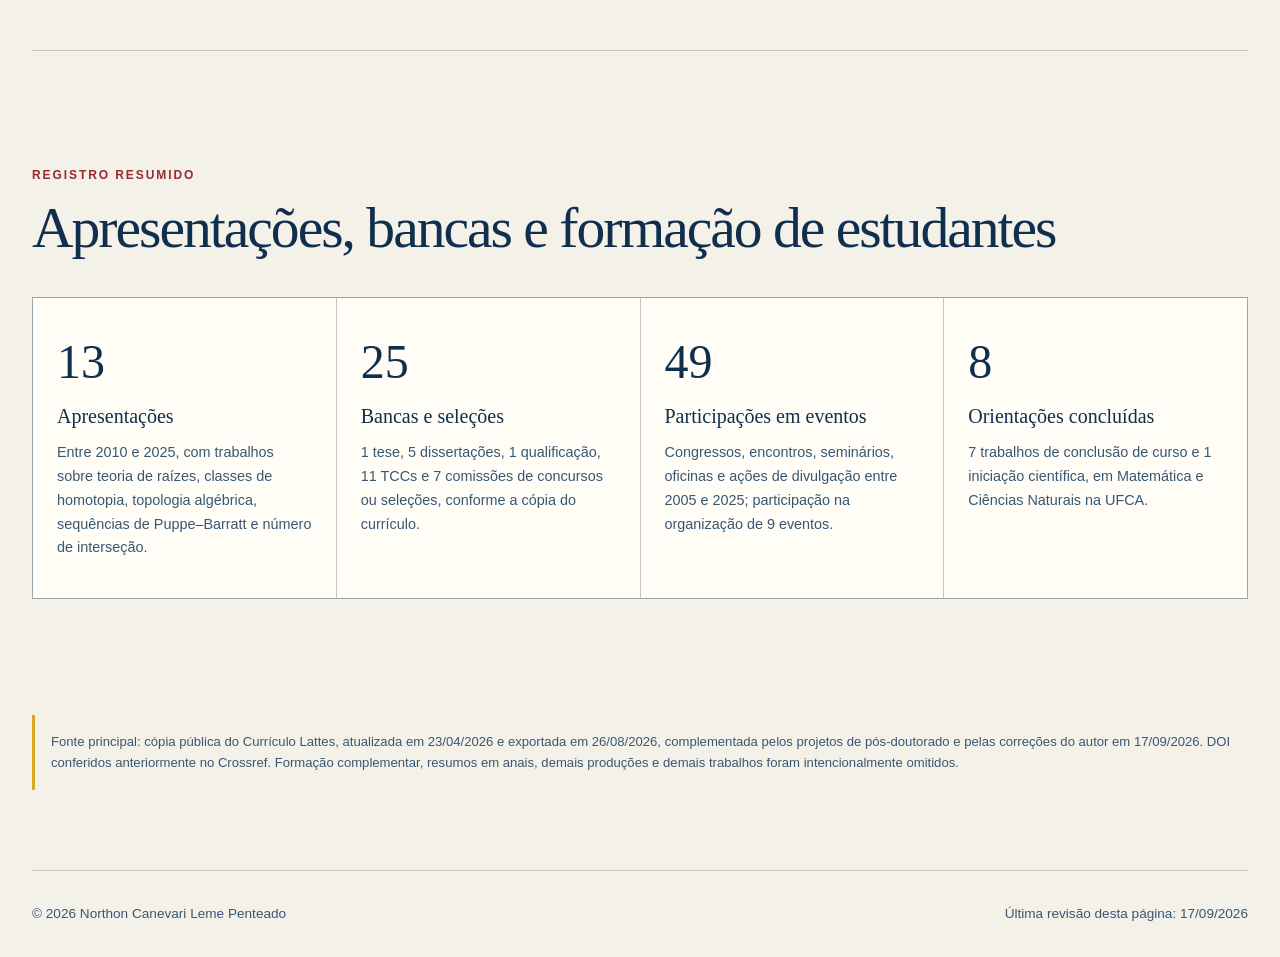
==== commit 305bb4ec: "Add files via upload" ====
--- a/index.html
+++ b/index.html
@@ -1,66 +1,691 @@
 <!doctype html>
 <html lang="pt-BR">
-<head>
-  <meta charset="utf-8"><meta name="viewport" content="width=device-width, initial-scale=1">
-  <meta name="description" content="Formação, atuação acadêmica, projetos e produção científica de Northon Canevari Leme Penteado.">
-  <meta name="robots" content="noindex, nofollow"><meta name="theme-color" content="#12355b">
-  <title>NorthOn.Mat — Sobre</title><link rel="stylesheet" href="styles.css">
-</head>
-<body>
-  <a class="skip-link" href="#conteudo">Pular para o conteúdo</a>
-  <header class="site-header">
-    <a class="brand" href="index.html" aria-label="NorthOn.Mat, página inicial"><svg class="brand-mark" aria-hidden="true" viewBox="0 0 64 64"><circle cx="32" cy="32" r="23"/><path d="M3 49C12 49 12 14 23 11C36 8 35 51 46 52C56 53 55 16 62 14"/></svg><span>NorthOn.Mat</span></a>
-    <button class="menu-button" type="button" aria-expanded="false" aria-controls="menu">Menu</button>
-    <nav id="menu" aria-label="Navegação principal"><a aria-current="page" href="index.html">Sobre</a><a href="conteudos-intermitentes.html">Conteúdos Intermitentes</a><a href="curiosidades-homeomorfas.html">Curiosidades Homeomorfas</a></nav>
-  </header>
-
-  <main id="conteudo">
-    <section class="hero researcher-hero" aria-labelledby="titulo-principal">
-      <div class="hero-copy"><h1 id="titulo-principal">NorthOn.Mat</h1><p class="lead">Um espaço para reunir trajetória acadêmica, atividades de ensino, produção científica e encontros com a matemática. O site conecta o trabalho universitário a leituras, notícias e curiosidades escolhidas com olhar autoral.</p></div>
-      <div class="topology-figure" aria-hidden="true"><svg viewBox="0 0 560 430"><defs><linearGradient id="surface" x1="0" y1="0" x2="1" y2="1"><stop offset="0" stop-color="#f1c84b"/><stop offset=".52" stop-color="#2384b8"/><stop offset="1" stop-color="#c43b3f"/></linearGradient></defs><path class="orbit" d="M42 218C42 91 154 32 283 67s229 137 219 235-137 111-254 73S42 345 42 218Z"/><path class="surface" fill="url(#surface)" d="M116 219c0-87 72-140 166-140s171 51 171 136-77 142-170 142-167-54-167-138Zm82 0c0 44 37 70 85 70s88-28 88-72-39-70-87-70-86 27-86 72Z"/><path class="seam" d="M121 192c75 48 245 52 326-2M137 282c78-38 219-42 299-3"/><circle class="root" cx="198" cy="219" r="8"/><circle class="root" cx="371" cy="217" r="8"/></svg></div>
-    </section>
-    <aside id="sobre-autor" class="author-highlight" aria-labelledby="autor-titulo"><div><p class="section-label">Autor</p><h2 id="autor-titulo">Northon Canevari Leme Penteado</h2><p>Professor da Universidade Federal do Cariri e pesquisador em Topologia Algébrica, com ênfase em teoria de raízes entre aplicações de superfícies.</p></div><div class="profile-links"><a class="profile-link" href="http://lattes.cnpq.br/2492423125565918"><span class="profile-logo lattes-logo" aria-hidden="true">Lattes</span><span>Currículo Lattes ↗</span></a><a class="profile-link" href="https://orcid.org/0000-0002-9466-9906"><span class="profile-logo orcid-logo" aria-hidden="true">iD</span><span>ORCID ↗</span></a></div></aside>
-
-    <nav class="section-nav" aria-label="Nesta página"><a href="#formacao">Formação</a><a href="#atuacao">Atuação</a><a href="#projetos">Projetos</a><a href="#artigos">Artigos</a><a href="#atividades">Outras atividades</a></nav>
-
-    <section id="formacao" class="cv-section" aria-labelledby="formacao-titulo"><p class="section-label">Percurso acadêmico</p><h2 id="formacao-titulo">Formação</h2><div class="degree-list">
-      <article><time>2011—2015</time><div><h3>Doutorado em Matemática · USP</h3><p>Teoria de raízes e classificação de raízes em Topologia Algébrica, sob orientação de Oziride Manzoli Neto.</p><a href="http://oasisbr.ibict.br/vufind/Record/USP_27c817b39b4970211e7fbcfb61471fab">Raízes de aplicações de superfícies em S² ∨ … ∨ S² ∨ S¹ <span aria-hidden="true">↗</span></a></div></article>
-      <article><time>2009—2011</time><div><h3>Mestrado em Matemática · USP</h3><p>Pesquisa sobre mergulhos, curvas e superfícies, sob orientação de Oziride Manzoli Neto.</p><a href="https://teses.usp.br/teses/disponiveis/55/55135/tde-22032011-090041/pt-br.html">O produto cartesiano de duas esferas mergulhado em uma esfera em codimensão um <span aria-hidden="true">↗</span></a></div></article>
-      <article><time>2005—2008</time><div><h3>Graduação em Matemática · UNESP</h3><p>Trabalho orientado por João Peres Vieira sobre noções de Topologia Geral e tópicos de Topologia Algébrica.</p></div></article>
-    </div>
-    <div class="postdoc"><p class="section-label">Pós-doutorado · UNESP Rio Claro</p><h3>Dois períodos de pesquisa</h3><div class="postdoc-grid"><div><strong>2016—2017</strong><p>Teoria de raízes, teoria de homotopia e Topologia Algébrica.</p></div><div><strong>2015—2016</strong><p>Topologia Algébrica e teoria de ponto fixo.</p></div></div><p class="compact-note">Participantes registrados nos projetos vinculados aos períodos: Northon Canevari; <a href="https://unesp.br/portaldocentes/docentes/157299?lang=pt_BR">Thiago de Melo</a> (supervisor registrado para 2017); <a href="https://orcid.org/0000-0001-6969-8986">Marek Golasiński</a>; <a href="http://lattes.cnpq.br/8580052002817169">Daciberg Lima Gonçalves</a>; <a href="http://lattes.cnpq.br/6364368679287946">Oziride Manzoli Neto</a>, além de Carolina de Miranda e Pereiro, Daniel Vendrúscolo, Vinicius Casteluber Laass, Weslem Liberato Silva, Claudemir Aniz, Fernanda Soares Pinto Cardona, John Guaschi, Oscar Eduardo Ocampo Uribe, Peter Ngai-Sing Wong e Sérgio Tadao Martins.</p></div></section>
-
-    <section id="atuacao" class="cv-section" aria-labelledby="atuacao-titulo"><p class="section-label">Trajetória profissional</p><h2 id="atuacao-titulo">Atuação nas universidades</h2><div class="institution-list">
-      <article><div><time>desde 2017</time><h3><a href="https://www.ufca.edu.br/instituicao/campi/brejo-santo/">UFCA · campus Brejo Santo</a></h3></div><div class="activity-tags"><span>Ensino</span><p>Histórico de docência na Licenciatura em Matemática e em Ciências Naturais, em áreas como Álgebra, Análise, Cálculo, Geometria e Teoria dos Números.</p><span>Administrativas</span><p>Vice-coordenação (2017–2020) e coordenação (2018–2022) da Licenciatura em Matemática, além de participações acadêmicas concluídas em conselhos e comissões.</p><span>Extensão</span><p>Oficinas, divulgação matemática e organização de encontros acadêmicos e científicos já realizados.</p></div></article>
-      <article><div><time>2012—2016</time><h3><a href="https://igce.rc.unesp.br/">UNESP · IGCE Rio Claro</a></h3></div><div class="activity-tags"><span>Ensino</span><p>Professor assistente, conferencista e substituto em cursos de graduação e no PROFMAT, com disciplinas de Cálculo, Geometria e Matemática.</p><span>Pesquisa</span><p>Pós-doutorado e participação em grupos de Topologia Algébrica, teoria de homotopia, raízes, pontos fixos e tranças.</p></div></article>
-      <article><div><time>2010—2014</time><h3><a href="https://www.icmc.usp.br/">USP · ICMC São Carlos</a></h3></div><div class="activity-tags"><span>Ensino</span><p>Estágios PAE em Cálculo II e III, Álgebra Linear, Topologia e Geometria Afim e Projetiva.</p><span>Administrativas</span><p>Representação discente em comissões do Programa de Pós-Graduação em Matemática do ICMC.</p></div></article>
-      <article><div><time>2017—2022</time><h3><a href="https://www.ufms.br/">Universidade Federal de Mato Grosso do Sul</a></h3></div><div class="activity-tags"><span>Vínculo</span><p>Período institucional registrado no currículo; as atividades específicas não foram detalhadas na cópia consultada.</p></div></article>
-    </div></section>
-
-    <section id="projetos" class="cv-section" aria-labelledby="projetos-titulo"><p class="section-label">Pesquisa realizada</p><h2 id="projetos-titulo">Projetos concluídos</h2><div class="project-list">
-      <details><summary><span><strong>Topologia Algébrica, Diferencial e Geométrica I</strong><small>2017—2023 · concluído · FAPESP 16/24707-4</small></span><span>+</span></summary><p>Pesquisa temática em ponto fixo e coincidência, bordismo, cohomologia de grupos, variedades, homotopia, tranças e análise topológica de dados.</p><p><b>Coordenação:</b> Daciberg Lima Gonçalves. <b>Integrantes:</b> Northon Canevari e 33 pesquisadores registrados no currículo, entre eles Eliris Rizziolli, Alice Libardi, Thiago de Melo, João Peres Vieira, Daniel Vendrúscolo, Sérgio Ura, Pedro Pergher, Denise de Mattos, Oziride Manzoli Neto e Sadao Massago. <b>Local:</b> grupos de Topologia/Geometria no Estado de São Paulo.</p></details>
-      <details><summary><span><strong>Topologia Algébrica e Geométrica</strong><small>2016—2022 · desativado</small></span><span>+</span></summary><p>Cobordismo equivariante, ações livres, teoria de homotopia e teoremas do tipo Borsuk–Ulam.</p><p><b>Coordenação:</b> Northon Canevari. <b>Integrantes:</b> Allan Edley Ramos de Andrade, Sérgio Tsuyoshi Ura e Pedro Luiz Queiroz Pergher.</p></details>
-      <details><summary><span><strong>Topologia Algébrica, Teoria de Ponto Fixo e Teoria de Tranças</strong><small>2016—2017 · desativado</small></span><span>+</span></summary><p><b>Coordenação:</b> Daciberg Lima Gonçalves. <b>Integrantes:</b> Northon Canevari, Carolina Pereiro, Daniel Vendrúscolo, Vinicius Laass, Weslem Silva, Oziride Manzoli Neto, Claudemir Aniz, Fernanda Cardona, John Guaschi, Oscar Ocampo, Peter Wong e Sérgio Tadao Martins. <b>Local:</b> UNESP e rede de colaboração.</p></details>
-      <details><summary><span><strong>Ações livres de grupos; grupos de Gottlieb</strong><small>2015—2016 · concluído</small></span><span>+</span></summary><p>Generalizações de problemas de raízes para aplicações de superfícies e espaços mais gerais.</p><p><b>Coordenação:</b> Thiago de Melo. <b>Integrantes:</b> Northon Canevari e Marek Golasiński. <b>Local:</b> UNESP Rio Claro. <b>Financiamento:</b> CAPES.</p></details>
-      <details><summary><span><strong>Ideal-valued index and fixed point property of flag manifolds</strong><small>2014—atual no registro · concluído</small></span><span>+</span></summary><p><b>Coordenação:</b> Thaís Fernanda Mendes Monis. <b>Integrantes:</b> Northon Canevari, Alice Kimie Miwa Libardi, João Peres Vieira, Sérgio Tsuyoshi Ura, Peter Ngai-Sing Wong e Dirceu Penteado. <b>Financiamento:</b> CAPES.</p></details>
-    </div></section>
-
-    <section id="artigos" class="cv-section" aria-labelledby="artigos-titulo"><p class="section-label">Produção bibliográfica selecionada</p><h2 id="artigos-titulo">Artigos em periódicos</h2><ol class="publication-list">
-      <li><time>2026</time><div><h3>A nonsymmetric approach to coincidences of admissible multi-valued maps</h3><p>Allan Edley Ramos de Andrade, Northon Canevari Leme Penteado e Sergio Tsuyoshi Ura · <i>Topology and its Applications</i>, 378, 109670.</p><a href="https://doi.org/10.1016/j.topol.2025.109670">DOI 10.1016/j.topol.2025.109670 <span aria-hidden="true">↗</span></a></div></li>
-      <li><time>2023</time><div><h3>On nonsymmetric theorems for coincidence of multi-valued map</h3><p>Allan Edley Ramos de Andrade, Northon Canevari Leme Penteado e Sergio Tsuyoshi Ura · <i>Journal of Fixed Point Theory and Applications</i>, 25.</p><a href="https://doi.org/10.1007/s11784-023-01064-w">DOI 10.1007/s11784-023-01064-w <span aria-hidden="true">↗</span></a></div></li>
-      <li><time>2020</time><div><h3>Representing homotopy classes by maps with certain minimality root properties II</h3><p>Northon Canevari Leme Penteado e Oziride Manzoli Neto · <i>Topological Methods in Nonlinear Analysis</i>, 56.</p><a href="https://doi.org/10.12775/tmna.2020.056">DOI 10.12775/tmna.2020.056 <span aria-hidden="true">↗</span></a></div></li>
-      <li><time>2017</time><div><h3>A note on nontrivial intersection for selfmaps of complex Grassmann manifolds</h3><p>Peter Wong, Thaís Monis, Sergio Ura e Northon Canevari · <i>Bulletin of the Belgian Mathematical Society – Simon Stevin</i>, 24, 665–672.</p><a href="https://doi.org/10.36045/bbms/1515035015">DOI 10.36045/bbms/1515035015 <span aria-hidden="true">↗</span></a></div></li>
-      <li><time>2016</time><div><h3>Representing homotopy classes by maps with certain minimality root properties</h3><p>Northon Canevari Leme Penteado e Oziride Manzoli Neto · <i>Proceedings of the Royal Society of Edinburgh A</i>, 146, 1005–1015.</p><a href="https://doi.org/10.1017/S030821051500075X">DOI 10.1017/S030821051500075X <span aria-hidden="true">↗</span></a></div></li>
-      <li><time>2008</time><div><h3>Teorema Fundamental da Álgebra</h3><p>Northon Canevari Leme Penteado · <i>Boletim de Iniciação Científica em Matemática — BICMat</i>, V, 57–61.</p><span class="no-doi">Sem DOI informado no currículo</span></div></li>
-    </ol></section>
-
-    <section id="atividades" class="cv-section secondary-record" aria-labelledby="atividades-titulo"><p class="section-label">Registro resumido</p><h2 id="atividades-titulo">Apresentações, bancas e formação de estudantes</h2><div class="summary-grid">
-      <article><strong>13</strong><h3>Apresentações</h3><p>Entre 2010 e 2025, com trabalhos sobre teoria de raízes, classes de homotopia, topologia algébrica, sequências de Puppe–Barratt e número de interseção.</p></article>
-      <article><strong>31</strong><h3>Bancas e seleções</h3><p>1 tese, 5 dissertações, 1 qualificação, 11 TCCs e 7 comissões de concursos ou seleções, conforme a cópia do currículo.</p></article>
-      <article><strong>49</strong><h3>Participações em eventos</h3><p>Congressos, encontros, seminários, oficinas e ações de divulgação entre 2005 e 2025; participação na organização de 9 eventos.</p></article>
-      <article><strong>8</strong><h3>Orientações concluídas</h3><p>7 trabalhos de conclusão de curso e 1 iniciação científica, em Matemática e Ciências Naturais na UFCA.</p></article>
-    </div><details class="recent-highlights"><summary>Destaques recentes e TCCs orientados <span aria-hidden="true">+</span></summary><div class="details-columns"><div><h3>Apresentações recentes</h3><ul><li>Brincando com Topologia Algébrica — 2025</li><li>Teoria de Raízes e resultados em dimensão 2 — 2024</li><li>A root theory development in dimension 2 — 2023</li><li>Um passeio pela Topologia Algébrica — 2022</li></ul></div><div><h3>TCCs orientados</h3><ul><li>Poliedros e relação de Euler — 2022</li><li>Etnomatemática na feira livre de Brejo Santo — 2021</li><li>Matemática na Economia e ondas de Elliott — 2021</li><li>LaTeX para trabalhos acadêmicos — 2019</li><li>Caminhos topológicos no espaço geométrico — 2018</li></ul></div></div></details></section>
-    <p class="source-note">Fonte principal: cópia pública do Currículo Lattes, atualizada em 23/04/2026 e exportada em 26/08/2026. DOI conferidos no Crossref. Formação complementar, resumos em anais, demais produções e demais trabalhos foram intencionalmente omitidos.</p>
-  </main>
-  <footer><p>© <span data-current-year>2026</span> Northon Canevari Leme Penteado</p><p>Última revisão desta página: 16/09/2026</p></footer><script src="app.js" defer></script>
-</body></html>
+  <head>
+    <meta charset="utf-8">
+    <meta name="viewport" content="width=device-width, initial-scale=1">
+    <meta name="description" content="Formação, atuação acadêmica, projetos e produção científica de Northon Canevari Leme Penteado.">
+    <meta name="robots" content="noindex, nofollow">
+    <meta name="theme-color" content="#12355b">
+    <title>NorthOn.Mat — Sobre</title>
+    <link rel="stylesheet" href="styles.css">
+  </head>
+  <body>
+    <a class="skip-link" href="#conteudo">Pular para o conteúdo</a>
+    <header class="site-header">
+      <a class="brand" href="index.html" aria-label="NorthOn.Mat, página inicial">
+        <svg class="brand-mark" aria-hidden="true" viewBox="0 0 64 64">
+          <circle cx="32" cy="32" r="23"/>
+          <path d="M3 49C12 49 12 14 23 11C36 8 35 51 46 52C56 53 55 16 62 14"/>
+        </svg>
+        <span>NorthOn.Mat</span>
+      </a>
+      <button class="menu-button" type="button" aria-expanded="false" aria-controls="menu">
+        Menu
+      </button>
+      <nav id="menu" aria-label="Navegação principal">
+        <a aria-current="page" href="index.html">Sobre</a>
+        <a href="conteudos-intermitentes.html">Conteúdos Intermitentes</a>
+        <a href="curiosidades-homeomorfas.html">Curiosidades Homeomorfas</a>
+      </nav>
+    </header>
+    <main id="conteudo">
+      <section class="hero researcher-hero" aria-labelledby="titulo-principal">
+        <div class="hero-copy">
+          <h1 id="titulo-principal">NorthOn.Mat</h1>
+          <p class="lead">
+            Um espaço para reunir trajetória acadêmica, atividades de ensino, produção científica
+            e encontros com a matemática. O site conecta o trabalho universitário a leituras,
+            notícias e curiosidades escolhidas com olhar autoral.
+          </p>
+        </div>
+        <div class="topology-figure" aria-hidden="true">
+          <svg viewBox="0 0 560 430">
+            <defs>
+              <linearGradient id="surface" x1="0" y1="0" x2="1" y2="1">
+                <stop offset="0" stop-color="#f1c84b"/>
+                <stop offset=".52" stop-color="#2384b8"/>
+                <stop offset="1" stop-color="#c43b3f"/>
+              </linearGradient>
+            </defs>
+            <path class="orbit" d="M42 218C42 91 154 32 283 67s229 137 219 235-137 111-254 73S42 345 42 218Z"/>
+            <path class="surface" fill="url(#surface)" d="M116 219c0-87 72-140 166-140s171 51 171 136-77 142-170 142-167-54-167-138Zm82 0c0 44 37 70 85 70s88-28 88-72-39-70-87-70-86 27-86 72Z"/>
+            <path class="seam" d="M121 192c75 48 245 52 326-2M137 282c78-38 219-42 299-3"/>
+            <circle class="root" cx="198" cy="219" r="8"/>
+            <circle class="root" cx="371" cy="217" r="8"/>
+          </svg>
+        </div>
+      </section>
+      <aside id="sobre-autor" class="author-highlight" aria-labelledby="autor-titulo">
+        <div>
+          <p class="section-label">Autor</p>
+          <h2 id="autor-titulo">Northon Canevari Leme Penteado</h2>
+          <p>
+            Professor da Universidade Federal do Cariri e pesquisador em Topologia Algébrica,
+            com ênfase em teoria de raízes entre aplicações de superfícies.
+          </p>
+        </div>
+        <div class="profile-links">
+          <a class="profile-link" href="http://lattes.cnpq.br/2492423125565918">
+            <span class="profile-logo lattes-logo" aria-hidden="true">Lattes</span><span>Currículo
+            Lattes ↗</span>
+          </a>
+          <a class="profile-link" href="https://orcid.org/0000-0002-9466-9906">
+            <span class="profile-logo orcid-logo" aria-hidden="true">iD</span><span>ORCID ↗</span>
+          </a>
+        </div>
+      </aside>
+      <nav class="section-nav" aria-label="Nesta página">
+        <a href="#formacao">Formação</a>
+        <a href="#atuacao">Atuação</a>
+        <a href="#projetos">Grupos e projetos</a>
+        <a href="#artigos">Artigos</a>
+        <a href="#atividades">Outras atividades</a>
+      </nav>
+      <section id="formacao" class="cv-section" aria-labelledby="formacao-titulo">
+        <p class="section-label">Percurso acadêmico</p>
+        <h2 id="formacao-titulo">Formação</h2>
+        <div class="degree-list">
+          <article>
+            <time>2011—2015</time>
+            <div>
+              <h3>Doutorado em Matemática · USP</h3>
+              <p>Orientação: Prof. Dr. Oziride Manzoli Neto.</p>
+              <p class="work-title">Raízes de aplicações de superfícies em S² ∨ … ∨ S² ∨ S¹</p>
+              <a class="work-link" aria-label="Consultar tese de doutorado sobre raízes de aplicações de superfícies" href="http://oasisbr.ibict.br/vufind/Record/USP_27c817b39b4970211e7fbcfb61471fab">
+                Consultar trabalho <span aria-hidden="true">↗</span>
+              </a>
+              <details class="research-summary">
+                <summary>
+                  Resumo do trabalho
+                </summary>
+                <p>
+                  Estudo dos conjuntos mínimos de raízes de aplicações contínuas de superfícies
+                  fechadas e conexas em um produto wedge de esferas. A pesquisa relaciona classes
+                  de homotopia a invariantes algébricos e constrói representantes que realizam
+                  esses conjuntos mínimos.
+                </p>
+              </details>
+            </div>
+          </article>
+          <article>
+            <time>2009—2011</time>
+            <div>
+              <h3>Mestrado em Matemática · USP</h3>
+              <p>Orientação: Prof. Dr. Oziride Manzoli Neto.</p>
+              <p class="work-title">
+                O produto cartesiano de duas esferas mergulhado em uma esfera em codimensão
+                um
+              </p>
+              <a class="work-link" aria-label="Consultar dissertação de mestrado sobre o produto cartesiano de duas esferas" href="https://teses.usp.br/teses/disponiveis/55/55135/tde-22032011-090041/pt-br.html">
+                Consultar trabalho <span aria-hidden="true">↗</span>
+              </a>
+              <details class="research-summary">
+                <summary>
+                  Resumo do trabalho
+                </summary>
+                <p>
+                  Investigação de mergulhos do produto cartesiano de duas esferas em uma esfera
+                  cuja dimensão é uma unidade maior. O trabalho se situa na Topologia das Variedades,
+                  com foco nas propriedades topológicas desses mergulhos.
+                </p>
+              </details>
+            </div>
+          </article>
+          <article>
+            <time>2005—2008</time>
+            <div>
+              <h3>Graduação em Matemática · UNESP</h3>
+              <p>
+                Northon esteve sob orientação do Prof. Dr. João Peres Vieira do segundo semestre
+                de 2005 ao segundo semestre de 2008, por meio do Programa de Educação Tutorial
+                (PET).
+              </p>
+              <p class="work-title">
+                Noções Básicas de Topologia Geral e Tópicos de Topologia Algébrica
+              </p>
+              <details class="research-summary">
+                <summary>
+                  Resumo do trabalho
+                </summary>
+                <p>
+                  Formação inicial em conceitos de Topologia Geral e em tópicos de Topologia
+                  Algébrica, articulada às atividades de estudo desenvolvidas durante a graduação
+                  e a participação no PET.
+                </p>
+              </details>
+            </div>
+          </article>
+        </div>
+        <div class="postdoc">
+          <p class="section-label">Pós-doutorado · UNESP Rio Claro</p>
+          <h3>Dois períodos de pesquisa</h3>
+          <div class="postdoc-grid">
+            <article id="posdoc-2016">
+              <strong>2016—2017</strong>
+              <h4>Raízes de aplicações de 3-variedades em S¹ ∨ S²</h4>
+              <p>
+                Pesquisa de Northon Canevari Leme Penteado, sob supervisão do Prof. Dr. Thiago
+                de Melo.
+              </p>
+              <details class="research-summary">
+                <summary>
+                  Resumo da pesquisa
+                </summary>
+                <p>
+                  O projeto parte da classificação de conjuntos mínimos de raízes obtida para
+                  aplicações de superfícies. Propõe generalizar os resultados para outros espaços,
+                  tendo como tema aplicações de 3-variedades em S¹ ∨ S². A abordagem relaciona
+                  classes de homotopia, grupo fundamental e homologia com coeficientes locais
+                  à construção de aplicações que realizam conjuntos mínimos de raízes.
+                </p>
+              </details>
+              <p><b>Projeto associado:</b> Ações livres de grupos; grupos de Gottlieb.</p>
+              <p>
+                <b>Equipe do projeto associado:</b> Prof. Dr. Thiago de Melo (coordenação),
+                Northon Canevari Leme Penteado e Marek Golasiński.
+              </p>
+              <p><b>Financiamento:</b> bolsa CAPES.</p>
+            </article>
+            <article id="posdoc-2015">
+              <strong>2015—2016</strong>
+              <h4>Ideal-valued index and fixed point property of flag manifolds</h4>
+              <p>
+                Projeto coordenado pela Profa. Dra. Thaís Fernanda Mendes Monis, com o Prof.
+                Dr. Peter Ngai-Sing Wong como pesquisador visitante especial.
+              </p>
+              <details class="research-summary">
+                <summary>
+                  Resumo da pesquisa
+                </summary>
+                <p>
+                  Investigação de condições que garantem a existência de um ponto fixo para
+                  toda autoaplicação contínua de variedades bandeira. A proposta combina teoria
+                  de ponto fixo de Nielsen e Lefschetz, problemas do tipo Borsuk–Ulam e o índice
+                  cohomológico de Fadell–Husseini. Sequências espectrais e decomposições celulares
+                  são utilizadas para estudar os espaços quocientes e os obstáculos à existência
+                  de aplicações equivariantes sem coincidências.
+                </p>
+              </details>
+              <p>
+                <b>Pesquisadores da proposta:</b> Alice Kimie Miwa Libardi, Dirceu Penteado,
+                João Peres Vieira, Peter Ngai-Sing Wong e Thaís Fernanda Mendes Monis.
+              </p>
+              <p>
+                <b>Formação e pós-doutorado previstos na proposta:</b> Givanildo Donizeti de
+                Melo (doutorado sanduíche); Northon Canevari Leme Penteado, Rafael Moreira
+                de Souza e Sérgio Tsuyoshi Ura (pós-doutorado).
+              </p>
+              <p>
+                <b>Financiamento:</b> bolsa CAPES. O período acima corresponde à participação
+                de Northon; a proposta coletiva prevê 36 meses.
+              </p>
+            </article>
+          </div>
+        </div>
+      </section>
+      <section id="atuacao" class="cv-section" aria-labelledby="atuacao-titulo">
+        <p class="section-label">Trajetória profissional</p>
+        <h2 id="atuacao-titulo">Atuação nas universidades</h2>
+        <div class="institution-list">
+          <article>
+            <div>
+              <time>desde 2017</time>
+              <h3>
+                <a href="https://www.ufca.edu.br/instituicao/campi/brejo-santo/">UFCA · campus
+                Brejo Santo</a>
+              </h3>
+            </div>
+            <div class="activity-tags">
+              <h4>Ensino</h4>
+              <p>
+                Docência na Licenciatura em Matemática e na Licenciatura Interdisciplinar em
+                Ciências Naturais. Disciplinas reunidas sem repetição entre semestres:
+              </p>
+              <ul class="activity-list">
+                <li>
+                  Álgebra Linear; Análise na Reta I; Introdução à Lógica; Estruturas Algébricas;
+                  Teoria dos Números.
+                </li>
+                <li>
+                  Cálculo I, III e IV; Geometria Analítica Vetorial; Matemática III e IV; Princípios
+                  de Matemática.
+                </li>
+                <li>Didática da Matemática; Estágio Supervisionado I, II e III — Matemática.</li>
+              </ul>
+              <h4>Direção, administração e comissões</h4>
+              <ul class="activity-list">
+                <li>Coordenação do Laboratório da Licenciatura em Matemática (05/2023–08/2024).</li>
+                <li>
+                  Coordenação da Licenciatura em Matemática (03/2020–04/2022) e vice-coordenação
+                  (12/2017–03/2020).
+                </li>
+                <li>
+                  Membro do Colegiado da Licenciatura Interdisciplinar em Ciências Naturais
+                  e Matemática (06/2018–04/2022).
+                </li>
+                <li>
+                  Membro do Núcleo Docente Estruturante da Licenciatura Interdisciplinar em
+                  Ciências Naturais (09/2017–03/2020).
+                </li>
+                <li>
+                  Comissão Eleitoral para coordenação e vice-coordenação da Licenciatura em
+                  Matemática (11/2021–12/2021).
+                </li>
+                <li>Comissão de Antecipação de Estudos (10/2020–12/2021).</li>
+                <li>
+                  Comissão de avaliação de flexibilização de pré-requisitos da Licenciatura
+                  Interdisciplinar em Ciências Naturais e Matemática (07/2019–12/2021).
+                </li>
+              </ul>
+              <p>
+                As funções vigentes, incluindo a participação no Conselho do IFE, estão reunidas
+                em <a href="conteudos-intermitentes.html#funcoes-administrativas">Atividades
+                atuais na UFCA</a>.
+              </p>
+              <h4>Extensão e organização de eventos</h4>
+              <ul class="activity-list">
+                <li>Dia da Matemática: Oficina de Topologia Aplicada à Análise de Dados (2025).</li>
+                <li>
+                  I Encontro Regional de Matemática: Inclusão e Diversidade na Matemática e
+                  Pint of Science Brasil (2024).
+                </li>
+                <li>II Simpósio da Matemática do Instituto de Formação de Educadores (2020).</li>
+                <li>
+                  I Encontro do Programa Institucional de Bolsas de Iniciação à Docência —
+                  ENPIBID (2019).
+                </li>
+              </ul>
+              <h4>Bancas e seleções</h4>
+              <ul class="activity-list">
+                <li>
+                  Bancas de trabalhos de conclusão de curso nas licenciaturas em Matemática
+                  e Ciências Naturais.
+                </li>
+                <li>
+                  Concurso para Professor do Magistério Superior (2023) e comissão executiva
+                  de concurso para professor efetivo (2018).
+                </li>
+                <li>
+                  Processos seletivos para professor substituto (2017, 2018 e 2023) e seleção
+                  de bolsistas do Programa de Aprendizagem Prática (2021).
+                </li>
+              </ul>
+              <h4>Pesquisa e orientação</h4>
+              <p>
+                Orientação de trabalhos de conclusão de curso e iniciação científica. Grupos,
+                projetos e orientações vinculadas à pesquisa vigente estão detalhados em <a href="conteudos-intermitentes.html#pesquisa-andamento">Pesquisa
+                em andamento</a>.
+              </p>
+            </div>
+          </article>
+          <article>
+            <div>
+              <time>2005—2017 · bancas posteriores</time>
+              <h3><a href="https://igce.rc.unesp.br/">UNESP · IGCE Rio Claro</a></h3>
+            </div>
+            <div class="activity-tags">
+              <h4>Ensino</h4>
+              <p>
+                Professor assistente (2012 e 2014), conferencista (2015 e 2016) e substituto
+                (2016).
+              </p>
+              <ul class="activity-list">
+                <li>PROFMAT: Fundamentos de Cálculo (2012) e Geometria Analítica (2012 e 2014).</li>
+                <li>
+                  Graduação em Matemática: Geometria Diferencial e Matemática Elementar do
+                  Ponto de Vista Axiomático (2016).
+                </li>
+                <li>Ciências da Computação: Cálculo I e II (2016) e Cálculo III (2015).</li>
+                <li>
+                  Engenharia Ambiental: Cálculo Diferencial e Integral I e II (2016); Geologia:
+                  Cálculo Diferencial e Integral II (2016).
+                </li>
+              </ul>
+              <h4>Pesquisa</h4>
+              <p>
+                Dois estágios de pós-doutorado (2015–2017), descritos na <a href="#formacao">formação
+                acadêmica</a>, e colaboração em grupos e projetos de Topologia.
+              </p>
+              <h4>Extensão e formação tutorial</h4>
+              <p>
+                Participação no PET durante a graduação; divulgação do curso de Matemática
+                à comunidade de Rio Claro na Praça da Ciência (2006, 2007 e 2008) e organização
+                do XIII Encontro Nacional dos Grupos PET — ENAPET (2008).
+              </p>
+              <h4>Bancas</h4>
+              <p>
+                Bancas de mestrado em Matemática (2015, 2021 e 2022), doutorado (2023) e qualificação
+                de mestrado (2015).
+              </p>
+            </div>
+          </article>
+          <article>
+            <div>
+              <time>2009—2015</time>
+              <h3><a href="https://www.icmc.usp.br/">USP · ICMC São Carlos</a></h3>
+            </div>
+            <div class="activity-tags">
+              <h4>Ensino</h4>
+              <p>
+                Estágios no Programa de Aperfeiçoamento de Ensino (PAE): Cálculo II (2010),
+                Álgebra Linear e Topologia (2012), Geometria Afim e Projetiva (2013) e Cálculo
+                III (2014).
+              </p>
+              <h4>Conselhos e comissões</h4>
+              <p>
+                Representação discente na Comissão Coordenadora do Programa de Pós-Graduação
+                em Matemática (01/2012–01/2013) e na Comissão do Programa de Pós-Graduação
+                em Matemática (02/2013–02/2014).
+              </p>
+              <h4>Organização de eventos</h4>
+              <p>II e III Workshops de Teses e Dissertações (2012 e 2013).</p>
+              <h4>Pesquisa</h4>
+              <p>
+                Mestrado e doutorado no ICMC, com trabalhos apresentados na <a href="#formacao">formação
+                acadêmica</a>.
+              </p>
+            </div>
+          </article>
+          <article>
+            <div>
+              <time>2017—2022</time>
+              <h3><a href="https://www.ufms.br/">Universidade Federal de Mato Grosso do Sul</a></h3>
+            </div>
+            <div class="activity-tags">
+              <h4>Vínculo e colaboração</h4>
+              <p>
+                Vínculo institucional registrado no currículo entre 2017 e 2022, sem cargo
+                funcional especificado. A colaboração em Topologia Algébrica e Geométrica está
+                apresentada nas seções de pesquisa.
+              </p>
+            </div>
+          </article>
+          <article>
+            <div>
+              <time>2018</time>
+              <h3><a href="https://www.ufrpe.br/">Universidade Federal Rural de Pernambuco</a></h3>
+            </div>
+            <div class="activity-tags">
+              <h4>Banca de concurso</h4>
+              <p>Participação em banca de concurso público para professor efetivo (2018).</p>
+            </div>
+          </article>
+          <article>
+            <div>
+              <time>2021</time>
+              <h3><a href="https://www.ufu.br/">Universidade Federal de Uberlândia</a></h3>
+            </div>
+            <div class="activity-tags">
+              <h4>Banca de mestrado</h4>
+              <p>
+                Participação em banca de dissertação em Matemática sobre teoria de pontos fixos
+                e coincidências (2021).
+              </p>
+            </div>
+          </article>
+        </div>
+        <p class="compact-source">
+          Na colaboração interinstitucional, participou também da organização do XXIII Encontro
+          Brasileiro de Topologia (2024). As atividades repetidas em diferentes semestres foram
+          reunidas em um único registro.
+        </p>
+      </section>
+      <section id="projetos" class="cv-section" aria-labelledby="projetos-titulo">
+        <p class="section-label">Pesquisa realizada</p>
+        <h2 id="projetos-titulo">Grupos e projetos de pesquisa concluídos</h2>
+        <section class="research-category" aria-labelledby="grupos-concluidos-titulo">
+          <h3 id="grupos-concluidos-titulo">Grupos de pesquisa</h3>
+          <div class="project-list">
+            <details>
+              <summary>
+                <span>
+                  <strong>Topologia Algébrica e Geométrica</strong> <small>2016—2022 · concluído</small>
+                </span>
+                <span aria-hidden="true">+</span>
+              </summary>
+              <p>
+                Pesquisa sobre cobordismo equivariante de ações de involuções comutantes, existência
+                de ações livres de grupos em espaços topológicos e teoremas do tipo Borsuk–Ulam.
+                O trabalho relaciona simetrias de espaços, teoria de homotopia e propriedades
+                dos conjuntos de pontos fixos.
+              </p>
+              <p>
+                <b>Coordenação:</b> Northon Canevari Leme Penteado. <b>Integrantes:</b> Allan
+                Edley Ramos de Andrade, Sérgio Tsuyoshi Ura e Pedro Luiz Queiroz Pergher.
+              </p>
+            </details>
+            <details>
+              <summary>
+                <span>
+                  <strong>Topologia Algébrica, Teoria de Ponto Fixo e Teoria de Tranças</strong>
+                  <small>2016—2017 · concluído</small>
+                </span>
+                <span aria-hidden="true">+</span>
+              </summary>
+              <p>
+                Grupo de colaboração nacional e internacional em ponto fixo, homotopia e teoria
+                de tranças. Articulou pesquisa e formação em mestrado, doutorado e pós-doutorado,
+                aproximando técnicas de Topologia Algébrica e problemas de aplicações contínuas
+                e suas coincidências.
+              </p>
+              <p>
+                <b>Coordenação:</b> Daciberg Lima Gonçalves. <b>Integrantes:</b> Northon Canevari
+                Leme Penteado, Carolina de Miranda e Pereiro, Daniel Vendrúscolo, Vinicius
+                Casteluber Laass, Weslem Liberato Silva, Oziride Manzoli Neto, Claudemir Aniz,
+                Fernanda Soares Pinto Cardona, John Guaschi, Oscar Eduardo Ocampo Uribe, Peter
+                Ngai-Sing Wong e Sérgio Tadao Martins.
+              </p>
+            </details>
+          </div>
+        </section>
+        <section class="research-category" aria-labelledby="projetos-concluidos-titulo">
+          <h3 id="projetos-concluidos-titulo">Projetos de pesquisa</h3>
+          <div class="project-list">
+            <details>
+              <summary>
+                <span>
+                  <strong>Topologia Algébrica, Diferencial e Geométrica I</strong> <small>2017—2023
+                  · concluído · FAPESP 16/24707-4</small>
+                </span>
+                <span aria-hidden="true">+</span>
+              </summary>
+              <p>
+                Projeto temático que reuniu seis frentes: ponto fixo e coincidência; bordismo
+                equivariante e cohomologia de grupos; topologia de variedades; bordismo e homotopia;
+                grupos de tranças; e análise topológica de dados. Investigou, entre outros
+                problemas, coincidências entre espaços de dimensões diferentes, ações em variedades,
+                invariantes de torção e reconstrução de formas a partir de dados.
+              </p>
+              <p>
+                Coordenação: Daciberg Lima Gonçalves. Integrantes: Northon Canevari e 33 pesquisadores
+                registrados no currículo, entre eles Eliris Rizziolli, Alice Libardi, Thiago
+                de Melo, João Peres Vieira, Daniel Vendrúscolo, Sérgio Ura, Pedro Pergher,
+                Denise de Mattos, Oziride Manzoli Neto e Sadao Massago. Local: grupos de Topologia/Geometria
+                no Estado de São Paulo.
+              </p>
+            </details>
+            <details>
+              <summary>
+                <span>
+                  <strong>Ações livres de grupos; grupos de Gottlieb</strong> <small>2016—2017
+                  · concluído</small>
+                </span>
+                <span aria-hidden="true">+</span>
+              </summary>
+              <p>
+                Projeto de generalização de resultados sobre conjuntos mínimos de raízes e
+                representantes de classes de homotopia, considerando aplicações e espaços mais
+                gerais. A pesquisa individual de Northon nesse período tem o título “Raízes
+                de aplicações de 3-variedades em S¹ ∨ S²”.
+              </p>
+              <p>
+                <b>Coordenação:</b> Prof. Dr. Thiago de Melo. <b>Integrantes:</b> Northon Canevari
+                Leme Penteado e Marek Golasiński. <b>Financiamento:</b> CAPES.
+              </p>
+              <p>
+                <a href="#posdoc-2016">Ver resumo do pós-doutorado de 2016–2017</a>.
+              </p>
+            </details>
+            <details>
+              <summary>
+                <span>
+                  <strong>Ideal-valued index and fixed point property of flag manifolds</strong>
+                  <small>2015—2016 · participação concluída</small>
+                </span>
+                <span aria-hidden="true">+</span>
+              </summary>
+              <p>
+                Projeto sobre a propriedade do ponto fixo em variedades bandeira, usando índices
+                cohomológicos, aplicações equivariantes e relações com teoremas do tipo Borsuk–Ulam.
+                O período indicado corresponde à participação de Northon.
+              </p>
+              <p>
+                <b>Coordenação:</b> Profa. Dra. Thaís Fernanda Mendes Monis. <b>Pesquisador
+                visitante especial:</b> Prof. Dr. Peter Ngai-Sing Wong. <b>Financiamento:</b>
+                CAPES.
+              </p>
+              <p>
+                <a href="#posdoc-2015">Ver resumo e equipe da proposta no pós-doutorado de
+                2015–2016</a>.
+              </p>
+            </details>
+          </div>
+        </section>
+      </section>
+      <section id="artigos" class="cv-section" aria-labelledby="artigos-titulo">
+        <p class="section-label">Produção bibliográfica</p>
+        <h2 id="artigos-titulo">Artigos em periódicos</h2>
+        <ol class="publication-list">
+          <li>
+            <time>2026</time>
+            <div>
+              <h3>A nonsymmetric approach to coincidences of admissible multi-valued maps</h3>
+              <p>
+                Allan Edley Ramos de Andrade, Northon Canevari Leme Penteado e Sergio Tsuyoshi
+                Ura · <i>Topology and its Applications</i>, 378, 109670.
+              </p>
+              <a class="work-link" href="https://doi.org/10.1016/j.topol.2025.109670">
+                Acessar artigo · DOI 10.1016/j.topol.2025.109670 <span aria-hidden="true">↗</span>
+              </a>
+            </div>
+          </li>
+          <li>
+            <time>2023</time>
+            <div>
+              <h3>On nonsymmetric theorems for coincidence of multi-valued map</h3>
+              <p>
+                Allan Edley Ramos de Andrade, Northon Canevari Leme Penteado e Sergio Tsuyoshi
+                Ura · <i>Journal of Fixed Point Theory and Applications</i>, 25.
+              </p>
+              <a class="work-link" href="https://doi.org/10.1007/s11784-023-01064-w">
+                Acessar artigo · DOI 10.1007/s11784-023-01064-w <span aria-hidden="true">↗</span>
+              </a>
+            </div>
+          </li>
+          <li>
+            <time>2020</time>
+            <div>
+              <h3>
+                Representing homotopy classes by maps with certain minimality root properties
+                II
+              </h3>
+              <p>
+                Northon Canevari Leme Penteado e Oziride Manzoli Neto · <i>Topological Methods
+                in Nonlinear Analysis</i>, 56.
+              </p>
+              <a class="work-link" href="https://doi.org/10.12775/tmna.2020.056">
+                Acessar artigo · DOI 10.12775/tmna.2020.056 <span aria-hidden="true">↗</span>
+              </a>
+            </div>
+          </li>
+          <li>
+            <time>2017</time>
+            <div>
+              <h3>A note on nontrivial intersection for selfmaps of complex Grassmann manifolds</h3>
+              <p>
+                Peter Wong, Thaís Monis, Sergio Ura e Northon Canevari · <i>Bulletin of the
+                Belgian Mathematical Society – Simon Stevin</i>, 24, 665–672.
+              </p>
+              <a class="work-link" href="https://doi.org/10.36045/bbms/1515035015">
+                Acessar artigo · DOI 10.36045/bbms/1515035015 <span aria-hidden="true">↗</span>
+              </a>
+            </div>
+          </li>
+          <li>
+            <time>2016</time>
+            <div>
+              <h3>Representing homotopy classes by maps with certain minimality root properties</h3>
+              <p>
+                Northon Canevari Leme Penteado e Oziride Manzoli Neto · <i>Proceedings of the
+                Royal Society of Edinburgh A</i>, 146, 1005–1015.
+              </p>
+              <a class="work-link" href="https://doi.org/10.1017/S030821051500075X">
+                Acessar artigo · DOI 10.1017/S030821051500075X <span aria-hidden="true">↗</span>
+              </a>
+            </div>
+          </li>
+          <li>
+            <time>2008</time>
+            <div>
+              <h3>Teorema Fundamental da Álgebra</h3>
+              <p>
+                Northon Canevari Leme Penteado · <i>Boletim de Iniciação Científica em Matemática
+                — BICMat</i>, V, 57–61.
+              </p>
+              <span class="no-doi">Sem DOI informado no currículo</span>
+            </div>
+          </li>
+        </ol>
+      </section>
+      <section id="atividades" class="cv-section secondary-record" aria-labelledby="atividades-titulo">
+        <p class="section-label">Registro resumido</p>
+        <h2 id="atividades-titulo">Apresentações, bancas e formação de estudantes</h2>
+        <div class="summary-grid">
+          <article>
+            <strong>13</strong>
+            <h3>Apresentações</h3>
+            <p>
+              Entre 2010 e 2025, com trabalhos sobre teoria de raízes, classes de homotopia,
+              topologia algébrica, sequências de Puppe–Barratt e número de interseção.
+            </p>
+          </article>
+          <article>
+            <strong>25</strong>
+            <h3>Bancas e seleções</h3>
+            <p>
+              1 tese, 5 dissertações, 1 qualificação, 11 TCCs e 7 comissões de concursos ou
+              seleções, conforme a cópia do currículo.
+            </p>
+          </article>
+          <article>
+            <strong>49</strong>
+            <h3>Participações em eventos</h3>
+            <p>
+              Congressos, encontros, seminários, oficinas e ações de divulgação entre 2005
+              e 2025; participação na organização de 9 eventos.
+            </p>
+          </article>
+          <article>
+            <strong>8</strong>
+            <h3>Orientações concluídas</h3>
+            <p>
+              7 trabalhos de conclusão de curso e 1 iniciação científica, em Matemática e Ciências
+              Naturais na UFCA.
+            </p>
+          </article>
+        </div>
+      </section>
+      <p class="source-note">
+        Fonte principal: cópia pública do Currículo Lattes, atualizada em 23/04/2026 e exportada
+        em 26/08/2026, complementada pelos projetos de pós-doutorado e pelas correções do autor
+        em 17/09/2026. DOI conferidos anteriormente no Crossref. Formação complementar, resumos
+        em anais, demais produções e demais trabalhos foram intencionalmente omitidos.
+      </p>
+    </main>
+    <footer>
+      <p>© <span data-current-year>2026</span> Northon Canevari Leme Penteado</p>
+      <p>Última revisão desta página: 17/09/2026</p>
+    </footer>
+    <script src="app.js" defer></script>
+  </body>
+</html>
--- a/styles.css
+++ b/styles.css
@@ -1,40 +1,1687 @@
-:root{color-scheme:light;--ink:#102f4f;--ink-soft:#385773;--paper:#f4f1e8;--cream:#fffdf6;--blue:#176b9b;--red:#c43b3f;--yellow:#f1c84b;--gold:#d6a91f;--coral:#c43b3f;--mint:#c7e1ed;--line:rgba(16,47,79,.22);--max:76rem;--serif:Georgia,"Times New Roman",serif}
-*{box-sizing:border-box}html{scroll-behavior:smooth}body{margin:0;background:var(--paper);color:var(--ink);font-family:Arial,Helvetica,sans-serif;font-size:1rem;line-height:1.65}body::before{content:"";position:fixed;inset:0;z-index:-1;opacity:.33;background-image:radial-gradient(circle at 1px 1px,rgba(23,107,155,.16) 1px,transparent 0);background-size:26px 26px}a{color:inherit}a:focus-visible,button:focus-visible{outline:3px solid var(--red);outline-offset:4px}.skip-link{position:fixed;top:.75rem;left:.75rem;z-index:20;padding:.65rem 1rem;background:var(--yellow);border:2px solid var(--ink);transform:translateY(-180%)}.skip-link:focus{transform:none}
-.site-header,main,footer{width:min(calc(100% - 2rem),var(--max));margin-inline:auto}.site-header{min-height:6.5rem;display:flex;align-items:center;justify-content:space-between;gap:2rem;border-bottom:3px solid var(--yellow)}.brand{display:flex;align-items:center;gap:.8rem;font-weight:850;letter-spacing:.035em;text-decoration:none}.brand-mark{width:3.5rem;height:3.5rem;overflow:visible;fill:none;stroke:var(--blue);stroke-linecap:round;stroke-linejoin:round}.brand-mark circle{stroke-width:1.6}.brand-mark path{stroke:var(--red);stroke-width:4}.brand span{color:var(--ink)}nav{display:flex;align-items:center;gap:clamp(1rem,2.5vw,2rem)}nav a{position:relative;font-size:.87rem;font-weight:700;text-decoration:none}nav a::after{content:"";position:absolute;right:0;bottom:-.45rem;left:0;height:3px;background:var(--red);transform:scaleX(0);transition:transform .2s}nav a:hover::after,nav a[aria-current="page"]::after{transform:scaleX(1)}.menu-button{display:none;padding:.55rem .8rem;border:1px solid var(--ink);background:var(--yellow);color:var(--ink);font:inherit;font-weight:700}
-.hero{min-height:calc(100vh - 6.5rem);display:grid;grid-template-columns:1.05fr .95fr;align-items:center;gap:2rem;padding-block:4rem}.hero-copy{position:relative;z-index:1}.eyebrow,.section-label{margin:0 0 .75rem;color:#8e3e31;font-size:.75rem;font-weight:800;letter-spacing:.16em;text-transform:uppercase}h1,h2,h3,p{max-width:65ch}h1,h2,h3{font-family:var(--serif);font-weight:500}h1{max-width:14ch;margin:0;font-size:clamp(3rem,7vw,6.6rem);line-height:.91;letter-spacing:-.055em}h2{margin:0 0 1.1rem;font-size:clamp(2rem,4.5vw,3.7rem);line-height:1.03;letter-spacing:-.035em}h3{margin:.3rem 0 .7rem;font-size:clamp(1.45rem,2.4vw,2rem);line-height:1.05}.lead{margin:1.7rem 0 2rem;color:var(--ink-soft);font-size:clamp(1.08rem,2vw,1.35rem)}.button{display:inline-flex;gap:1rem;align-items:center;padding:.85rem 1.2rem;border:1px solid var(--ink);background:var(--ink);color:var(--cream);font-weight:750;text-decoration:none;transition:transform .2s,background .2s}.button:hover{background:#1c4951;transform:translateY(-2px)}.topology-figure svg{width:100%;height:auto;overflow:visible}.orbit,.seam,.map-arrow{fill:none;stroke:var(--ink);stroke-width:2}.orbit{stroke-dasharray:5 9;opacity:.55}.surface{filter:drop-shadow(0 18px 20px rgba(16,46,53,.15))}.seam{stroke:rgba(16,46,53,.45)}.root{fill:var(--ink);stroke:var(--cream);stroke-width:3}
-.site-paths{padding:clamp(4rem,9vw,8rem) 0}.card-grid{display:grid;grid-template-columns:repeat(3,1fr);gap:1px;margin-top:2.5rem;background:var(--line);border:1px solid var(--line)}.path-card{min-height:21rem;position:relative;padding:2rem;background:var(--cream);text-decoration:none;transition:background .2s,color .2s}.path-card:hover{background:var(--ink);color:var(--cream)}.path-card p{color:var(--ink-soft)}.path-card:hover p{color:var(--mint)}.card-number{font-family:var(--serif);font-style:italic}.card-arrow{position:absolute;right:2rem;bottom:1.5rem;font-size:1.5rem}
-.page-hero{min-height:33rem;display:grid;align-content:center;padding:5rem 0;border-bottom:1px solid var(--line);position:relative}.page-hero::after{content:"";position:absolute;right:5%;width:12rem;height:12rem;border:2px solid var(--gold);border-radius:40% 60% 55% 45%;transform:rotate(22deg);opacity:.55}.page-hero h1{max-width:16ch;font-size:clamp(3.2rem,7vw,6rem)}.page-hero .lead{max-width:50ch}.curiosity-hero::after{border-radius:50%;box-shadow:2.4rem 0 0 -2px var(--paper),2.4rem 0 0 0 var(--coral)}.content-grid{display:grid;grid-template-columns:1.2fr .8fr;gap:clamp(2rem,7vw,7rem);padding:clamp(4rem,9vw,8rem) 0}.prose p{font-size:1.13rem}.fact-card{padding:2rem;border:1px solid var(--line);background:var(--cream)}.fact-card h2{font-size:2.2rem}.timeline{list-style:none;margin:2rem 0 0;padding:0}.timeline li{display:grid;grid-template-columns:4rem 1fr;gap:1rem;padding:1rem 0;border-top:1px solid var(--line)}.timeline strong{color:#8e3e31}.research-callout{display:grid;grid-template-columns:1fr 1fr;gap:3rem;margin-bottom:clamp(4rem,9vw,8rem);padding:clamp(2rem,5vw,4rem);background:var(--ink);color:var(--cream)}.research-callout h2{margin:0}.research-callout p:last-child{color:var(--mint);font-size:1.1rem}.link-list{list-style:none;margin:1.5rem 0 7rem;padding:0;border-top:1px solid var(--line)}.link-list a{display:flex;justify-content:space-between;gap:2rem;padding:1.2rem 0;border-bottom:1px solid var(--line);font-weight:700;text-decoration:none}.link-list a:hover{color:#8e3e31}
-.split-sections{display:grid;grid-template-columns:1fr 1fr;gap:1px;margin:4rem 0 7rem;background:var(--line);border:1px solid var(--line)}.feature-panel{min-height:33rem;position:relative;padding:clamp(2rem,5vw,4rem);background:#e5eee8}.feature-panel-warm{background:#f2dfc4}.feature-symbol{position:absolute;top:2rem;right:2rem;color:rgba(16,46,53,.18);font-family:var(--serif);font-size:5rem;line-height:1}.feature-panel>p:not(.section-label){font-size:1.1rem}.empty-state{margin-top:4rem;padding-top:1.2rem;border-top:1px solid var(--line)}.empty-state strong,.empty-state span{display:block}.empty-state span{margin-top:.35rem;color:var(--ink-soft);font-size:.9rem}.not-found{min-height:100vh;display:grid;align-content:center;justify-items:start}.not-found h1{max-width:12ch}
-footer{display:flex;justify-content:space-between;gap:2rem;padding:2rem 0;border-top:1px solid var(--line);color:var(--ink-soft);font-size:.85rem}footer p{margin:0}
-@media(max-width:55rem){.menu-button{display:block}.site-header{position:relative;flex-wrap:wrap}.site-header nav{display:none;width:100%;padding:0 0 1.4rem}.site-header nav[data-open]{display:grid}.hero{grid-template-columns:1fr;min-height:auto;padding-top:5rem}.topology-figure{max-width:35rem;margin:auto}.card-grid,.content-grid,.split-sections,.research-callout{grid-template-columns:1fr}.page-hero::after{width:7rem;height:7rem;top:2rem;right:1rem}.path-card{min-height:16rem}}
-@media(max-width:38rem){.site-header,main,footer{width:min(calc(100% - 1.25rem),var(--max))}.brand small{display:none}.page-hero{min-height:28rem}.page-hero::after{opacity:.25}.content-grid{gap:2rem}footer{flex-direction:column;gap:.5rem}}
-@media(prefers-reduced-motion:reduce){html{scroll-behavior:auto}*,*::before,*::after{transition:none!important}}
+:root {
+  color-scheme: light;
+  --ink: #102f4f;
+  --ink-soft: #385773;
+  --paper: #f4f1e8;
+  --cream: #fffdf6;
+  --blue: #176b9b;
+  --red: #c43b3f;
+  --yellow: #f1c84b;
+  --gold: #d6a91f;
+  --coral: #c43b3f;
+  --mint: #c7e1ed;
+  --line: rgba(16,47,79,.22);
+  --max: 76rem;
+  --serif: Georgia,"Times New Roman",serif;
+}
+
+* {
+  box-sizing: border-box;
+}
+
+html {
+  scroll-behavior: smooth;
+}
+
+body {
+  margin: 0;
+  background: var(--paper);
+  color: var(--ink);
+  font-family: Arial,Helvetica,sans-serif;
+  font-size: 1rem;
+  line-height: 1.65;
+}
+
+body::before {
+  content: "";
+  position: fixed;
+  inset: 0;
+  z-index: -1;
+  opacity: .33;
+  background-image: radial-gradient(circle at 1px 1px,rgba(23,107,155,.16) 1px,transparent 0);
+  background-size: 26px 26px;
+}
+
+a {
+  color: inherit;
+}
+
+a:focus-visible,button:focus-visible {
+  outline: 3px solid var(--red);
+  outline-offset: 4px;
+}
+
+.skip-link {
+  position: fixed;
+  top: .75rem;
+  left: .75rem;
+  z-index: 20;
+  padding: .65rem 1rem;
+  background: var(--yellow);
+  border: 2px solid var(--ink);
+  transform: translateY(-180%);
+}
+
+.skip-link:focus {
+  transform: none;
+}
+
+.site-header,main,footer {
+  width: min(calc(100% - 2rem),var(--max));
+  margin-inline: auto;
+}
+
+.site-header {
+  min-height: 6.5rem;
+  display: flex;
+  align-items: center;
+  justify-content: space-between;
+  gap: 2rem;
+  border-bottom: 3px solid var(--yellow);
+}
+
+.brand {
+  display: flex;
+  align-items: center;
+  gap: .8rem;
+  font-weight: 850;
+  letter-spacing: .035em;
+  text-decoration: none;
+}
+
+.brand-mark {
+  width: 3.5rem;
+  height: 3.5rem;
+  overflow: visible;
+  fill: none;
+  stroke: var(--blue);
+  stroke-linecap: round;
+  stroke-linejoin: round;
+}
+
+.brand-mark circle {
+  stroke-width: 1.6;
+}
+
+.brand-mark path {
+  stroke: var(--red);
+  stroke-width: 4;
+}
+
+.brand span {
+  color: var(--ink);
+}
+
+nav {
+  display: flex;
+  align-items: center;
+  gap: clamp(1rem,2.5vw,2rem);
+}
+
+nav a {
+  position: relative;
+  font-size: .87rem;
+  font-weight: 700;
+  text-decoration: none;
+}
+
+nav a::after {
+  content: "";
+  position: absolute;
+  right: 0;
+  bottom: -.45rem;
+  left: 0;
+  height: 3px;
+  background: var(--red);
+  transform: scaleX(0);
+  transition: transform .2s;
+}
+
+nav a:hover::after,nav a[aria-current="page"]::after {
+  transform: scaleX(1);
+}
+
+.menu-button {
+  display: none;
+  padding: .55rem .8rem;
+  border: 1px solid var(--ink);
+  background: var(--yellow);
+  color: var(--ink);
+  font: inherit;
+  font-weight: 700;
+}
+
+.hero {
+  min-height: calc(100vh - 6.5rem);
+  display: grid;
+  grid-template-columns: 1.05fr .95fr;
+  align-items: center;
+  gap: 2rem;
+  padding-block: 4rem;
+}
+
+.hero-copy {
+  position: relative;
+  z-index: 1;
+}
+
+.eyebrow,.section-label {
+  margin: 0 0 .75rem;
+  color: #8e3e31;
+  font-size: .75rem;
+  font-weight: 800;
+  letter-spacing: .16em;
+  text-transform: uppercase;
+}
+
+h1,h2,h3,p {
+  max-width: 65ch;
+}
+
+h1,h2,h3 {
+  font-family: var(--serif);
+  font-weight: 500;
+}
+
+h1 {
+  max-width: 14ch;
+  margin: 0;
+  font-size: clamp(3rem,7vw,6.6rem);
+  line-height: .91;
+  letter-spacing: -.055em;
+}
+
+h2 {
+  margin: 0 0 1.1rem;
+  font-size: clamp(2rem,4.5vw,3.7rem);
+  line-height: 1.03;
+  letter-spacing: -.035em;
+}
+
+h3 {
+  margin: .3rem 0 .7rem;
+  font-size: clamp(1.45rem,2.4vw,2rem);
+  line-height: 1.05;
+}
+
+.lead {
+  margin: 1.7rem 0 2rem;
+  color: var(--ink-soft);
+  font-size: clamp(1.08rem,2vw,1.35rem);
+}
+
+.button {
+  display: inline-flex;
+  gap: 1rem;
+  align-items: center;
+  padding: .85rem 1.2rem;
+  border: 1px solid var(--ink);
+  background: var(--ink);
+  color: var(--cream);
+  font-weight: 750;
+  text-decoration: none;
+  transition: transform .2s,background .2s;
+}
+
+.button:hover {
+  background: #1c4951;
+  transform: translateY(-2px);
+}
+
+.topology-figure svg {
+  width: 100%;
+  height: auto;
+  overflow: visible;
+}
+
+.orbit,.seam,.map-arrow {
+  fill: none;
+  stroke: var(--ink);
+  stroke-width: 2;
+}
+
+.orbit {
+  stroke-dasharray: 5 9;
+  opacity: .55;
+}
+
+.surface {
+  filter: drop-shadow(0 18px 20px rgba(16,46,53,.15));
+}
+
+.seam {
+  stroke: rgba(16,46,53,.45);
+}
+
+.root {
+  fill: var(--ink);
+  stroke: var(--cream);
+  stroke-width: 3;
+}
+
+.site-paths {
+  padding: clamp(4rem,9vw,8rem) 0;
+}
+
+.card-grid {
+  display: grid;
+  grid-template-columns: repeat(3,1fr);
+  gap: 1px;
+  margin-top: 2.5rem;
+  background: var(--line);
+  border: 1px solid var(--line);
+}
+
+.path-card {
+  min-height: 21rem;
+  position: relative;
+  padding: 2rem;
+  background: var(--cream);
+  text-decoration: none;
+  transition: background .2s,color .2s;
+}
+
+.path-card:hover {
+  background: var(--ink);
+  color: var(--cream);
+}
+
+.path-card p {
+  color: var(--ink-soft);
+}
+
+.path-card:hover p {
+  color: var(--mint);
+}
+
+.card-number {
+  font-family: var(--serif);
+  font-style: italic;
+}
+
+.card-arrow {
+  position: absolute;
+  right: 2rem;
+  bottom: 1.5rem;
+  font-size: 1.5rem;
+}
+
+.page-hero {
+  min-height: 33rem;
+  display: grid;
+  align-content: center;
+  padding: 5rem 0;
+  border-bottom: 1px solid var(--line);
+  position: relative;
+}
+
+.page-hero::after {
+  content: "";
+  position: absolute;
+  right: 5%;
+  width: 12rem;
+  height: 12rem;
+  border: 2px solid var(--gold);
+  border-radius: 40% 60% 55% 45%;
+  transform: rotate(22deg);
+  opacity: .55;
+}
+
+.page-hero h1 {
+  max-width: 16ch;
+  font-size: clamp(3.2rem,7vw,6rem);
+}
+
+.page-hero .lead {
+  max-width: 50ch;
+}
+
+.curiosity-hero::after {
+  border-radius: 50%;
+  box-shadow: 2.4rem 0 0 -2px var(--paper),2.4rem 0 0 0 var(--coral);
+}
+
+.content-grid {
+  display: grid;
+  grid-template-columns: 1.2fr .8fr;
+  gap: clamp(2rem,7vw,7rem);
+  padding: clamp(4rem,9vw,8rem) 0;
+}
+
+.prose p {
+  font-size: 1.13rem;
+}
+
+.fact-card {
+  padding: 2rem;
+  border: 1px solid var(--line);
+  background: var(--cream);
+}
+
+.fact-card h2 {
+  font-size: 2.2rem;
+}
+
+.timeline {
+  list-style: none;
+  margin: 2rem 0 0;
+  padding: 0;
+}
+
+.timeline li {
+  display: grid;
+  grid-template-columns: 4rem 1fr;
+  gap: 1rem;
+  padding: 1rem 0;
+  border-top: 1px solid var(--line);
+}
+
+.timeline strong {
+  color: #8e3e31;
+}
+
+.research-callout {
+  display: grid;
+  grid-template-columns: 1fr 1fr;
+  gap: 3rem;
+  margin-bottom: clamp(4rem,9vw,8rem);
+  padding: clamp(2rem,5vw,4rem);
+  background: var(--ink);
+  color: var(--cream);
+}
+
+.research-callout h2 {
+  margin: 0;
+}
+
+.research-callout p:last-child {
+  color: var(--mint);
+  font-size: 1.1rem;
+}
+
+.link-list {
+  list-style: none;
+  margin: 1.5rem 0 7rem;
+  padding: 0;
+  border-top: 1px solid var(--line);
+}
+
+.link-list a {
+  display: flex;
+  justify-content: space-between;
+  gap: 2rem;
+  padding: 1.2rem 0;
+  border-bottom: 1px solid var(--line);
+  font-weight: 700;
+  text-decoration: none;
+}
+
+.link-list a:hover {
+  color: #8e3e31;
+}
+
+.split-sections {
+  display: grid;
+  grid-template-columns: 1fr 1fr;
+  gap: 1px;
+  margin: 4rem 0 7rem;
+  background: var(--line);
+  border: 1px solid var(--line);
+}
+
+.feature-panel {
+  min-height: 33rem;
+  position: relative;
+  padding: clamp(2rem,5vw,4rem);
+  background: #e5eee8;
+}
+
+.feature-panel-warm {
+  background: #f2dfc4;
+}
+
+.feature-symbol {
+  position: absolute;
+  top: 2rem;
+  right: 2rem;
+  color: rgba(16,46,53,.18);
+  font-family: var(--serif);
+  font-size: 5rem;
+  line-height: 1;
+}
+
+.feature-panel>p:not(.section-label) {
+  font-size: 1.1rem;
+}
+
+.empty-state {
+  margin-top: 4rem;
+  padding-top: 1.2rem;
+  border-top: 1px solid var(--line);
+}
+
+.empty-state strong,.empty-state span {
+  display: block;
+}
+
+.empty-state span {
+  margin-top: .35rem;
+  color: var(--ink-soft);
+  font-size: .9rem;
+}
+
+.not-found {
+  min-height: 100vh;
+  display: grid;
+  align-content: center;
+  justify-items: start;
+}
+
+.not-found h1 {
+  max-width: 12ch;
+}
+
+footer {
+  display: flex;
+  justify-content: space-between;
+  gap: 2rem;
+  padding: 2rem 0;
+  border-top: 1px solid var(--line);
+  color: var(--ink-soft);
+  font-size: .85rem;
+}
+
+footer p {
+  margin: 0;
+}
+
+@media(max-width:55rem) {
+  .menu-button {
+    display: block;
+  }
+
+  .site-header {
+    position: relative;
+    flex-wrap: wrap;
+  }
+
+  .site-header nav {
+    display: none;
+    width: 100%;
+    padding: 0 0 1.4rem;
+  }
+
+  .site-header nav[data-open] {
+    display: grid;
+  }
+
+  .hero {
+    grid-template-columns: 1fr;
+    min-height: auto;
+    padding-top: 5rem;
+  }
+
+  .topology-figure {
+    max-width: 35rem;
+    margin: auto;
+  }
+
+  .card-grid,.content-grid,.split-sections,.research-callout {
+    grid-template-columns: 1fr;
+  }
+
+  .page-hero::after {
+    width: 7rem;
+    height: 7rem;
+    top: 2rem;
+    right: 1rem;
+  }
+
+  .path-card {
+    min-height: 16rem;
+  }
+
+}
+
+@media(max-width:38rem) {
+  .site-header,main,footer {
+    width: min(calc(100% - 1.25rem),var(--max));
+  }
+
+  .brand small {
+    display: none;
+  }
+
+  .page-hero {
+    min-height: 28rem;
+  }
+
+  .page-hero::after {
+    opacity: .25;
+  }
+
+  .content-grid {
+    gap: 2rem;
+  }
+
+  footer {
+    flex-direction: column;
+    gap: .5rem;
+  }
+
+}
+
+@media(prefers-reduced-motion:reduce) {
+  html {
+    scroll-behavior: auto;
+  }
+
+  *,*::before,*::after {
+    transition: none!important;
+  }
+
+}
+
 
 /* Perfil acadêmico na página inicial */
-.researcher-hero h1{max-width:10ch}.profile-links{display:flex;align-items:center;flex-wrap:wrap;gap:1.4rem}.profile-links a{font-weight:750;text-underline-offset:.3em}.author-highlight{display:grid;grid-template-columns:1fr auto;align-items:end;gap:3rem;margin-bottom:3rem;padding:clamp(1.4rem,3vw,2.2rem);border-left:3px solid var(--gold);background:rgba(255,250,240,.62)}.author-highlight h2{font-size:clamp(1.6rem,3vw,2.4rem)}.author-highlight p{margin-bottom:0;color:var(--ink-soft)}.section-nav{position:sticky;top:0;z-index:5;display:flex;justify-content:center;gap:clamp(1rem,4vw,3rem);padding:1rem;border-block:1px solid var(--line);background:rgba(244,240,231,.94);backdrop-filter:blur(10px)}.section-nav a{font-size:.8rem;font-weight:800;text-decoration:none;text-transform:uppercase;letter-spacing:.08em}.section-nav a:hover{text-decoration:underline;text-underline-offset:.35em}.cv-section{padding:clamp(4rem,9vw,8rem) 0;border-bottom:1px solid var(--line)}.degree-list{border-top:1px solid var(--line)}.degree-list article{display:grid;grid-template-columns:9rem 1fr;gap:2rem;padding:2rem 0;border-bottom:1px solid var(--line)}.degree-list time,.institution-list time,.publication-list time{color:#8e3e31;font-weight:800;letter-spacing:.06em}.degree-list h3,.institution-list h3,.publication-list h3{margin-top:0}.degree-list a,.publication-list a{font-weight:750;text-underline-offset:.25em}.postdoc{margin-top:4rem;padding:clamp(1.5rem,4vw,3rem);background:var(--ink);color:var(--cream)}.postdoc h3{font-size:2rem}.postdoc-grid{display:grid;grid-template-columns:1fr 1fr;gap:1px;margin-block:2rem;background:rgba(255,255,255,.25)}.postdoc-grid div{padding:1.5rem;background:var(--ink)}.postdoc a{color:var(--mint)}.compact-note{max-width:none;color:#d8e7df;font-size:.9rem}.institution-list>article{display:grid;grid-template-columns:minmax(13rem,.7fr) 1.3fr;gap:clamp(2rem,6vw,6rem);padding:2.5rem 0;border-top:1px solid var(--line)}.institution-list h3{font-size:1.8rem}.activity-tags span{display:inline-block;padding:.12rem .5rem;border:1px solid var(--line);border-radius:2rem;color:#8e3e31;font-size:.72rem;font-weight:800;text-transform:uppercase}.activity-tags p{margin:.4rem 0 1.3rem}.project-list{border-top:1px solid var(--line)}.project-list details{border-bottom:1px solid var(--line)}.project-list summary,.recent-highlights summary{display:flex;justify-content:space-between;gap:2rem;padding:1.4rem 0;cursor:pointer;list-style:none}.project-list summary::-webkit-details-marker,.recent-highlights summary::-webkit-details-marker{display:none}.project-list summary strong,.project-list summary small{display:block}.project-list summary strong{font-family:var(--serif);font-size:1.25rem;font-weight:500}.project-list summary small{margin-top:.3rem;color:var(--ink-soft)}.project-list details>p{margin-left:min(5vw,4rem)}.publication-list{list-style:none;margin:2rem 0 0;padding:0;border-top:1px solid var(--line)}.publication-list li{display:grid;grid-template-columns:6rem 1fr;gap:2rem;padding:2rem 0;border-bottom:1px solid var(--line)}.publication-list h3{max-width:36ch;font-size:1.5rem}.publication-list p{margin:.5rem 0}.no-doi{color:var(--ink-soft);font-size:.9rem}.secondary-record{border-bottom:0}.summary-grid{display:grid;grid-template-columns:repeat(4,1fr);gap:1px;margin-top:2.5rem;background:var(--line);border:1px solid var(--line)}.summary-grid article{padding:1.5rem;background:var(--cream)}.summary-grid strong{font-family:var(--serif);font-size:3rem;font-weight:500}.summary-grid h3{font-size:1.25rem}.summary-grid p{color:var(--ink-soft);font-size:.9rem}.recent-highlights{margin-top:2rem;border-block:1px solid var(--line)}.recent-highlights summary{font-weight:800}.details-columns{display:grid;grid-template-columns:1fr 1fr;gap:3rem;padding-bottom:2rem}.details-columns h3{font-size:1.25rem}.source-note{max-width:none;margin:0 0 5rem;padding:1rem;border-left:3px solid var(--gold);color:var(--ink-soft);font-size:.82rem}
-@media(max-width:55rem){.author-highlight{grid-template-columns:1fr;align-items:start;gap:1.5rem}.section-nav{justify-content:flex-start;overflow-x:auto}.degree-list article,.institution-list>article{grid-template-columns:1fr;gap:.6rem}.postdoc-grid,.details-columns{grid-template-columns:1fr}.summary-grid{grid-template-columns:1fr 1fr}.project-list details>p{margin-left:0}}
-@media(max-width:38rem){.profile-links{align-items:flex-start;flex-direction:column}.summary-grid{grid-template-columns:1fr}.publication-list li{grid-template-columns:1fr;gap:.5rem}.section-nav{margin-inline:-.625rem}.researcher-hero h1{font-size:clamp(2.8rem,15vw,4.3rem)}}
+.researcher-hero h1 {
+  max-width: 10ch;
+}
+
+.profile-links {
+  display: flex;
+  align-items: center;
+  flex-wrap: wrap;
+  gap: 1.4rem;
+}
+
+.profile-links a {
+  font-weight: 750;
+  text-underline-offset: .3em;
+}
+
+.author-highlight {
+  display: grid;
+  grid-template-columns: 1fr auto;
+  align-items: end;
+  gap: 3rem;
+  margin-bottom: 3rem;
+  padding: clamp(1.4rem,3vw,2.2rem);
+  border-left: 3px solid var(--gold);
+  background: rgba(255,250,240,.62);
+}
+
+.author-highlight h2 {
+  font-size: clamp(1.6rem,3vw,2.4rem);
+}
+
+.author-highlight p {
+  margin-bottom: 0;
+  color: var(--ink-soft);
+}
+
+.section-nav {
+  position: sticky;
+  top: 0;
+  z-index: 5;
+  display: flex;
+  justify-content: center;
+  gap: clamp(1rem,4vw,3rem);
+  padding: 1rem;
+  border-block: 1px solid var(--line);
+  background: rgba(244,240,231,.94);
+  backdrop-filter: blur(10px);
+}
+
+.section-nav a {
+  font-size: .8rem;
+  font-weight: 800;
+  text-decoration: none;
+  text-transform: uppercase;
+  letter-spacing: .08em;
+}
+
+.section-nav a:hover {
+  text-decoration: underline;
+  text-underline-offset: .35em;
+}
+
+.cv-section {
+  padding: clamp(4rem,9vw,8rem) 0;
+  border-bottom: 1px solid var(--line);
+}
+
+.degree-list {
+  border-top: 1px solid var(--line);
+}
+
+.degree-list article {
+  display: grid;
+  grid-template-columns: 9rem 1fr;
+  gap: 2rem;
+  padding: 2rem 0;
+  border-bottom: 1px solid var(--line);
+}
+
+.degree-list time,.institution-list time,.publication-list time {
+  color: #8e3e31;
+  font-weight: 800;
+  letter-spacing: .06em;
+}
+
+.degree-list h3,.institution-list h3,.publication-list h3 {
+  margin-top: 0;
+}
+
+.degree-list a,.publication-list a {
+  font-weight: 750;
+  text-underline-offset: .25em;
+}
+
+.postdoc {
+  margin-top: 4rem;
+  padding: clamp(1.5rem,4vw,3rem);
+  background: var(--ink);
+  color: var(--cream);
+}
+
+.postdoc h3 {
+  font-size: 2rem;
+}
+
+.postdoc-grid {
+  display: grid;
+  grid-template-columns: 1fr 1fr;
+  gap: 1px;
+  margin-block: 2rem;
+  background: rgba(255,255,255,.25);
+}
+
+.postdoc-grid div {
+  padding: 1.5rem;
+  background: var(--ink);
+}
+
+.postdoc a {
+  color: var(--mint);
+}
+
+.compact-note {
+  max-width: none;
+  color: #d8e7df;
+  font-size: .9rem;
+}
+
+.institution-list>article {
+  display: grid;
+  grid-template-columns: minmax(13rem,.7fr) 1.3fr;
+  gap: clamp(2rem,6vw,6rem);
+  padding: 2.5rem 0;
+  border-top: 1px solid var(--line);
+}
+
+.institution-list h3 {
+  font-size: 1.8rem;
+}
+
+.activity-tags span {
+  display: inline-block;
+  padding: .12rem .5rem;
+  border: 1px solid var(--line);
+  border-radius: 2rem;
+  color: #8e3e31;
+  font-size: .72rem;
+  font-weight: 800;
+  text-transform: uppercase;
+}
+
+.activity-tags p {
+  margin: .4rem 0 1.3rem;
+}
+
+.project-list {
+  border-top: 1px solid var(--line);
+}
+
+.project-list details {
+  border-bottom: 1px solid var(--line);
+}
+
+.project-list summary,.recent-highlights summary {
+  display: flex;
+  justify-content: space-between;
+  gap: 2rem;
+  padding: 1.4rem 0;
+  cursor: pointer;
+  list-style: none;
+}
+
+.project-list summary::-webkit-details-marker,.recent-highlights summary::-webkit-details-marker {
+  display: none;
+}
+
+.project-list summary strong,.project-list summary small {
+  display: block;
+}
+
+.project-list summary strong {
+  font-family: var(--serif);
+  font-size: 1.25rem;
+  font-weight: 500;
+}
+
+.project-list summary small {
+  margin-top: .3rem;
+  color: var(--ink-soft);
+}
+
+.project-list details>p {
+  margin-left: min(5vw,4rem);
+}
+
+.publication-list {
+  list-style: none;
+  margin: 2rem 0 0;
+  padding: 0;
+  border-top: 1px solid var(--line);
+}
+
+.publication-list li {
+  display: grid;
+  grid-template-columns: 6rem 1fr;
+  gap: 2rem;
+  padding: 2rem 0;
+  border-bottom: 1px solid var(--line);
+}
+
+.publication-list h3 {
+  max-width: 36ch;
+  font-size: 1.5rem;
+}
+
+.publication-list p {
+  margin: .5rem 0;
+}
+
+.no-doi {
+  color: var(--ink-soft);
+  font-size: .9rem;
+}
+
+.secondary-record {
+  border-bottom: 0;
+}
+
+.summary-grid {
+  display: grid;
+  grid-template-columns: repeat(4,1fr);
+  gap: 1px;
+  margin-top: 2.5rem;
+  background: var(--line);
+  border: 1px solid var(--line);
+}
+
+.summary-grid article {
+  padding: 1.5rem;
+  background: var(--cream);
+}
+
+.summary-grid strong {
+  font-family: var(--serif);
+  font-size: 3rem;
+  font-weight: 500;
+}
+
+.summary-grid h3 {
+  font-size: 1.25rem;
+}
+
+.summary-grid p {
+  color: var(--ink-soft);
+  font-size: .9rem;
+}
+
+.recent-highlights {
+  margin-top: 2rem;
+  border-block: 1px solid var(--line);
+}
+
+.recent-highlights summary {
+  font-weight: 800;
+}
+
+.details-columns {
+  display: grid;
+  grid-template-columns: 1fr 1fr;
+  gap: 3rem;
+  padding-bottom: 2rem;
+}
+
+.details-columns h3 {
+  font-size: 1.25rem;
+}
+
+.source-note {
+  max-width: none;
+  margin: 0 0 5rem;
+  padding: 1rem;
+  border-left: 3px solid var(--gold);
+  color: var(--ink-soft);
+  font-size: .82rem;
+}
+
+@media(max-width:55rem) {
+  .author-highlight {
+    grid-template-columns: 1fr;
+    align-items: start;
+    gap: 1.5rem;
+  }
+
+  .section-nav {
+    justify-content: flex-start;
+    overflow-x: auto;
+  }
+
+  .degree-list article,.institution-list>article {
+    grid-template-columns: 1fr;
+    gap: .6rem;
+  }
+
+  .postdoc-grid,.details-columns {
+    grid-template-columns: 1fr;
+  }
+
+  .summary-grid {
+    grid-template-columns: 1fr 1fr;
+  }
+
+  .project-list details>p {
+    margin-left: 0;
+  }
+
+}
+
+@media(max-width:38rem) {
+  .profile-links {
+    align-items: flex-start;
+    flex-direction: column;
+  }
+
+  .summary-grid {
+    grid-template-columns: 1fr;
+  }
+
+  .publication-list li {
+    grid-template-columns: 1fr;
+    gap: .5rem;
+  }
+
+  .section-nav {
+    margin-inline: -.625rem;
+  }
+
+  .researcher-hero h1 {
+    font-size: clamp(2.8rem,15vw,4.3rem);
+  }
+
+}
+
 
 /* Conteúdos em andamento */
-.ongoing-area{margin:4rem 0;padding:clamp(2rem,5vw,4rem);border:1px solid var(--line)}.teaching-area{background:#e5eee8}.production-area{background:#f2dfc4}.ongoing-heading{position:relative}.ongoing-heading>p:last-child{font-size:1.1rem}.current-activities{margin-top:4rem}.current-activities>h3,.ongoing-projects>h3{font-size:clamp(1.6rem,3vw,2.4rem)}.three-columns{grid-template-columns:repeat(3,1fr)}.ongoing-projects{margin-top:5rem}.production-area .project-list details>p{max-width:80ch}.production-area .source-note{margin:3rem 0 0}
-.recommendation{margin-top:3rem;padding:1.5rem;border:1px solid var(--line);background:rgba(255,250,240,.75)}.recommendation h3{font-size:1.55rem}.recommendation a{font-weight:800;text-underline-offset:.3em}
-@media(max-width:55rem){.three-columns{grid-template-columns:1fr}}
+.ongoing-area {
+  margin: 4rem 0;
+  padding: clamp(2rem,5vw,4rem);
+  border: 1px solid var(--line);
+}
+
+.teaching-area {
+  background: #e5eee8;
+}
+
+.production-area {
+  background: #f2dfc4;
+}
+
+.ongoing-heading {
+  position: relative;
+}
+
+.ongoing-heading>p:last-child {
+  font-size: 1.1rem;
+}
+
+.current-activities {
+  margin-top: 4rem;
+}
+
+.current-activities>h3,.ongoing-projects>h3 {
+  font-size: clamp(1.6rem,3vw,2.4rem);
+}
+
+.three-columns {
+  grid-template-columns: repeat(3,1fr);
+}
+
+.ongoing-projects {
+  margin-top: 5rem;
+}
+
+.production-area .project-list details>p {
+  max-width: 80ch;
+}
+
+.production-area .source-note {
+  margin: 3rem 0 0;
+}
+
+.recommendation {
+  margin-top: 3rem;
+  padding: 1.5rem;
+  border: 1px solid var(--line);
+  background: rgba(255,250,240,.75);
+}
+
+.recommendation h3 {
+  font-size: 1.55rem;
+}
+
+.recommendation a {
+  font-weight: 800;
+  text-underline-offset: .3em;
+}
+
+@media(max-width:55rem) {
+  .three-columns {
+    grid-template-columns: 1fr;
+  }
+
+}
+
 
 /* Identidade azul, vermelha e amarela */
-.eyebrow,.section-label,.degree-list time,.institution-list time,.publication-list time,.timeline strong{color:#982b32}
-.hero{position:relative}.hero::before{content:"";position:absolute;inset:8% 48% 8% -50vw;z-index:-1;background:linear-gradient(135deg,rgba(23,107,155,.12),rgba(241,200,75,.18))}
-.topology-figure .surface{filter:drop-shadow(0 18px 20px rgba(16,47,79,.18))}.orbit,.seam,.map-arrow{stroke:var(--blue)}.root{fill:var(--red)}
-.page-hero::after{border-color:var(--yellow)}.curiosity-hero::after{box-shadow:2.4rem 0 0 -2px var(--paper),2.4rem 0 0 0 var(--red)}
-.research-callout,.postdoc{background:var(--ink)}.teaching-area{background:#dcebf2}.production-area{background:#f7e7aa}.feature-panel{background:#dcebf2}.feature-panel-warm{background:#f7e7aa}
+.eyebrow,.section-label,.degree-list time,.institution-list time,.publication-list time,.timeline strong {
+  color: #982b32;
+}
+
+.hero {
+  position: relative;
+}
+
+.hero::before {
+  content: "";
+  position: absolute;
+  inset: 8% 48% 8% -50vw;
+  z-index: -1;
+  background: linear-gradient(135deg,rgba(23,107,155,.12),rgba(241,200,75,.18));
+}
+
+.topology-figure .surface {
+  filter: drop-shadow(0 18px 20px rgba(16,47,79,.18));
+}
+
+.orbit,.seam,.map-arrow {
+  stroke: var(--blue);
+}
+
+.root {
+  fill: var(--red);
+}
+
+.page-hero::after {
+  border-color: var(--yellow);
+}
+
+.curiosity-hero::after {
+  box-shadow: 2.4rem 0 0 -2px var(--paper),2.4rem 0 0 0 var(--red);
+}
+
+.research-callout,.postdoc {
+  background: var(--ink);
+}
+
+.teaching-area {
+  background: #dcebf2;
+}
+
+.production-area {
+  background: #f7e7aa;
+}
+
+.feature-panel {
+  background: #dcebf2;
+}
+
+.feature-panel-warm {
+  background: #f7e7aa;
+}
+
 
 /* Perfis Lattes e ORCID */
-.profile-links{align-items:stretch}.profile-link{min-width:8.5rem;display:grid;justify-items:center;gap:.55rem;text-align:center;text-decoration:none}.profile-link>span:last-child{text-decoration:underline;text-underline-offset:.3em}.profile-logo{height:3.7rem;min-width:3.7rem;display:grid;place-items:center;border-radius:50%;font-weight:900;line-height:1}.orcid-logo{background:#a6ce39;color:#17324d;font-size:1.25rem}.lattes-logo{padding-inline:.65rem;border-radius:.55rem;background:var(--blue);color:white;font-size:.78rem;letter-spacing:.02em}
+.profile-links {
+  align-items: stretch;
+}
+
+.profile-link {
+  min-width: 8.5rem;
+  display: grid;
+  justify-items: center;
+  gap: .55rem;
+  text-align: center;
+  text-decoration: none;
+}
+
+.profile-link>span:last-child {
+  text-decoration: underline;
+  text-underline-offset: .3em;
+}
+
+.profile-logo {
+  height: 3.7rem;
+  min-width: 3.7rem;
+  display: grid;
+  place-items: center;
+  border-radius: 50%;
+  font-weight: 900;
+  line-height: 1;
+}
+
+.orcid-logo {
+  background: #a6ce39;
+  color: #17324d;
+  font-size: 1.25rem;
+}
+
+.lattes-logo {
+  padding-inline: .65rem;
+  border-radius: .55rem;
+  background: var(--blue);
+  color: white;
+  font-size: .78rem;
+  letter-spacing: .02em;
+}
+
 
 /* Semestre e disciplinas */
-.semester-heading{display:flex;align-items:end;justify-content:space-between;gap:2rem;margin-top:3rem;padding-block:1.2rem;border-block:1px solid var(--line)}.semester-heading h3,.semester-heading p{margin:0}.course-grid{display:grid;grid-template-columns:1fr 1fr;gap:1.2rem;margin-top:1.5rem}.course-card{padding:clamp(1.4rem,3vw,2rem);border-top:5px solid var(--blue);background:var(--cream);box-shadow:0 10px 24px rgba(16,47,79,.08)}.course-card:nth-child(2){border-top-color:var(--red)}.course-code{margin:0;color:#982b32;font-size:.78rem;font-weight:900;letter-spacing:.14em}.resource-list,.compact-list{padding-left:1.2rem}.resource-list{list-style:none;margin:1.5rem 0 0;padding:0;border-top:1px solid var(--line)}.resource-list li{display:flex;justify-content:space-between;gap:1rem;padding:.75rem 0;border-bottom:1px solid var(--line)}.resource-list small,.status-label{color:var(--ink-soft);font-size:.78rem;font-weight:700}.compact-list{margin:.6rem 0;font-size:.9rem}.compact-list li+li{margin-top:.5rem}
+.semester-heading {
+  display: flex;
+  align-items: end;
+  justify-content: space-between;
+  gap: 2rem;
+  margin-top: 3rem;
+  padding-block: 1.2rem;
+  border-block: 1px solid var(--line);
+}
+
+.semester-heading h3,.semester-heading p {
+  margin: 0;
+}
+
+.course-grid {
+  display: grid;
+  grid-template-columns: 1fr 1fr;
+  gap: 1.2rem;
+  margin-top: 1.5rem;
+}
+
+.course-card {
+  padding: clamp(1.4rem,3vw,2rem);
+  border-top: 5px solid var(--blue);
+  background: var(--cream);
+  box-shadow: 0 10px 24px rgba(16,47,79,.08);
+}
+
+.course-card:nth-child(2) {
+  border-top-color: var(--red);
+}
+
+.course-code {
+  margin: 0;
+  color: #982b32;
+  font-size: .78rem;
+  font-weight: 900;
+  letter-spacing: .14em;
+}
+
+.resource-list,.compact-list {
+  padding-left: 1.2rem;
+}
+
+.resource-list {
+  list-style: none;
+  margin: 1.5rem 0 0;
+  padding: 0;
+  border-top: 1px solid var(--line);
+}
+
+.resource-list li {
+  display: flex;
+  justify-content: space-between;
+  gap: 1rem;
+  padding: .75rem 0;
+  border-bottom: 1px solid var(--line);
+}
+
+.resource-list small,.status-label {
+  color: var(--ink-soft);
+  font-size: .78rem;
+  font-weight: 700;
+}
+
+.compact-list {
+  margin: .6rem 0;
+  font-size: .9rem;
+}
+
+.compact-list li+li {
+  margin-top: .5rem;
+}
+
 
 /* Curadoria e notícias */
-.curiosity-section{padding:clamp(4rem,9vw,7rem) 0;border-bottom:1px solid var(--line)}.section-intro{max-width:58ch;color:var(--ink-soft);font-size:1.1rem}.recommendation-grid{display:grid;grid-template-columns:repeat(2,minmax(0,1fr));gap:1.25rem;margin-top:2.5rem}.recommendation{margin:0;padding:clamp(1.4rem,3vw,2rem);border:1px solid var(--line);border-top:6px solid var(--blue);background:var(--cream)}.recommendation.accent-red{border-top-color:var(--red)}.recommendation.accent-yellow{border-top-color:var(--yellow)}.recommendation h3{font-size:1.55rem}.recommendation a{font-weight:800;text-underline-offset:.3em}.inline-links{display:flex;flex-wrap:wrap;gap:.65rem 1.2rem;margin-top:1.2rem}.inline-links a{display:inline-block}.video-slot{background:linear-gradient(145deg,var(--cream),#dcebf2)}.video-slot:nth-last-child(1){background:linear-gradient(145deg,var(--cream),#f7e7aa)}.status-label{display:inline-block;margin-top:1rem;padding:.25rem .6rem;border:1px solid var(--line);border-radius:2rem}.news-section{border-bottom:0}.featured-news{grid-column:1/-1;border-top-color:var(--red);background:linear-gradient(120deg,#fffdf6,#f7e7aa)}.compact-source{margin:1.5rem 0 0}
-
-@media(max-width:55rem){.course-grid,.recommendation-grid{grid-template-columns:1fr}.semester-heading{align-items:flex-start;flex-direction:column;gap:.5rem}.featured-news{grid-column:auto}}
-@media(max-width:38rem){.profile-links{width:100%;display:grid;grid-template-columns:1fr 1fr}.resource-list li{align-items:flex-start;flex-direction:column;gap:.2rem}}
+.curiosity-section {
+  padding: clamp(4rem,9vw,7rem) 0;
+  border-bottom: 1px solid var(--line);
+}
+
+.section-intro {
+  max-width: 58ch;
+  color: var(--ink-soft);
+  font-size: 1.1rem;
+}
+
+.recommendation-grid {
+  display: grid;
+  grid-template-columns: repeat(2,minmax(0,1fr));
+  gap: 1.25rem;
+  margin-top: 2.5rem;
+}
+
+.recommendation {
+  margin: 0;
+  padding: clamp(1.4rem,3vw,2rem);
+  border: 1px solid var(--line);
+  border-top: 6px solid var(--blue);
+  background: var(--cream);
+}
+
+.recommendation.accent-red {
+  border-top-color: var(--red);
+}
+
+.recommendation.accent-yellow {
+  border-top-color: var(--yellow);
+}
+
+.recommendation h3 {
+  font-size: 1.55rem;
+}
+
+.recommendation a {
+  font-weight: 800;
+  text-underline-offset: .3em;
+}
+
+.inline-links {
+  display: flex;
+  flex-wrap: wrap;
+  gap: .65rem 1.2rem;
+  margin-top: 1.2rem;
+}
+
+.inline-links a {
+  display: inline-block;
+}
+
+.video-slot {
+  background: linear-gradient(145deg,var(--cream),#dcebf2);
+}
+
+.video-slot:nth-last-child(1) {
+  background: linear-gradient(145deg,var(--cream),#f7e7aa);
+}
+
+.status-label {
+  display: inline-block;
+  margin-top: 1rem;
+  padding: .25rem .6rem;
+  border: 1px solid var(--line);
+  border-radius: 2rem;
+}
+
+.news-section {
+  border-bottom: 0;
+}
+
+.featured-news {
+  grid-column: 1/-1;
+  border-top-color: var(--red);
+  background: linear-gradient(120deg,#fffdf6,#f7e7aa);
+}
+
+.compact-source {
+  margin: 1.5rem 0 0;
+}
+
+@media(max-width:55rem) {
+  .course-grid,.recommendation-grid {
+    grid-template-columns: 1fr;
+  }
+
+  .semester-heading {
+    align-items: flex-start;
+    flex-direction: column;
+    gap: .5rem;
+  }
+
+  .featured-news {
+    grid-column: auto;
+  }
+
+}
+
+@media(max-width:38rem) {
+  .profile-links {
+    width: 100%;
+    display: grid;
+    grid-template-columns: 1fr 1fr;
+  }
+
+  .resource-list li {
+    align-items: flex-start;
+    flex-direction: column;
+    gap: .2rem;
+  }
+
+}
+
+/* Formação compacta e leitura dos registros acadêmicos */
+#formacao {
+  font-size: .95rem;
+}
+
+#formacao h2 {
+  font-size: clamp(1.8rem, 4vw, 3.2rem);
+}
+
+#formacao h3 {
+  font-size: clamp(1.3rem, 2.1vw, 1.7rem);
+  line-height: 1.2;
+}
+
+#formacao .postdoc h4 {
+  margin: .8rem 0;
+  font-family: var(--serif);
+  font-size: 1.2rem;
+  font-weight: 500;
+  line-height: 1.35;
+}
+
+#formacao .postdoc .section-label {
+  color: var(--yellow);
+}
+
+.postdoc-grid > article {
+  min-width: 0;
+  padding: 1.5rem;
+  background: var(--ink);
+}
+
+.work-title {
+  font-style: italic;
+}
+
+.work-link {
+  display: inline-block;
+  max-width: 100%;
+  margin-block: .35rem;
+  padding: .45rem .7rem;
+  border: 1px solid currentColor;
+  border-radius: .3rem;
+  font-weight: 700;
+  text-underline-offset: .2em;
+  overflow-wrap: anywhere;
+}
+
+.research-summary {
+  margin-top: 1rem;
+  border-block: 1px solid var(--line);
+}
+
+.research-summary summary {
+  padding-block: .7rem;
+  font-weight: 700;
+  cursor: pointer;
+}
+
+.postdoc .research-summary {
+  border-color: rgba(255, 253, 246, .35);
+}
+
+summary:focus-visible {
+  outline: 3px solid var(--red);
+  outline-offset: 4px;
+}
+
+.postdoc summary:focus-visible {
+  outline-color: var(--yellow);
+}
+
+.activity-tags h4 {
+  margin: 1.5rem 0 .4rem;
+  color: #982b32;
+  font-size: .85rem;
+  letter-spacing: .04em;
+  text-transform: uppercase;
+}
+
+.activity-tags h4:first-child {
+  margin-top: 0;
+}
+
+.activity-list {
+  margin: .5rem 0 1.4rem;
+  padding-left: 1.2rem;
+}
+
+.activity-list li + li {
+  margin-top: .6rem;
+}
+
+.research-category {
+  margin-top: 2.5rem;
+}
+
+.research-category > h4 {
+  font-family: var(--serif);
+  font-size: 1.4rem;
+  font-weight: 500;
+}
+
+.project-list summary > span:first-child {
+  min-width: 0;
+  overflow-wrap: anywhere;
+}
+
+.project-list summary > span:last-child {
+  flex-shrink: 0;
+  align-self: center;
+}
+
+.project-list details[open] > summary > span:last-child {
+  transform: rotate(45deg);
+}
+
+@media (max-width: 38rem) {
+  .postdoc-grid > article {
+    padding: 1rem;
+  }
+}
+
+/* Destinos de navegação visíveis abaixo do menu fixo da página Sobre. */
+.section-nav a {
+  flex-shrink: 0;
+  white-space: nowrap;
+}
+
+.cv-section,
+.postdoc-grid > article {
+  scroll-margin-top: 5rem;
+}
+
+/* Curiosidades Homeomorfas: quadros do acervo e curadoria audiovisual. */
+.curiosities-page::before {
+  opacity: .2;
+  background-image: url("assets/curiosidades/quadro-topologia.jpg");
+  background-size: cover;
+  background-position: center;
+}
+
+.curiosities-page .site-header,
+.curiosities-page footer {
+  background: var(--paper);
+}
+
+.curiosities-page .curiosity-hero {
+  min-height: 36rem;
+  margin-top: 1.5rem;
+  padding: clamp(2rem, 6vw, 5rem);
+  background-image: linear-gradient(90deg, rgba(8, 31, 41, .94), rgba(8, 31, 41, .8) 58%, rgba(8, 31, 41, .25)), url("assets/curiosidades/quadro-superficies.jpg");
+  background-size: cover;
+  background-position: center;
+  color: var(--cream);
+  border-bottom: 5px solid var(--yellow);
+}
+
+.curiosities-page .curiosity-hero::after {
+  content: none;
+}
+
+.curiosities-page .curiosity-hero h1 {
+  max-width: 17ch;
+  font-size: clamp(2.65rem, 6vw, 5.3rem);
+  line-height: 1.06;
+}
+
+.curiosities-page .curiosity-hero .eyebrow {
+  color: var(--yellow);
+}
+
+.curiosities-page .curiosity-hero .lead {
+  max-width: 42ch;
+  color: var(--cream);
+}
+
+.chalk-caption {
+  margin: 1rem 0 0;
+  font-size: .85rem;
+  color: var(--cream);
+}
+
+.curiosity-nav {
+  justify-content: flex-start;
+  flex-wrap: wrap;
+  gap: .5rem 1.4rem;
+  padding: 1.4rem;
+  background: var(--cream);
+  border-bottom: 1px solid var(--line);
+}
+
+.curiosity-nav a {
+  padding: .35rem 0;
+  text-decoration: underline;
+  text-underline-offset: .2em;
+}
+
+.curiosities-page .curiosity-section {
+  margin-block: 2rem;
+  padding: clamp(1.25rem, 4vw, 3rem);
+  background: var(--paper);
+  border: 1px solid var(--line);
+  scroll-margin-top: 1rem;
+}
+
+.curiosities-page .curiosity-section > h2 {
+  font-size: clamp(2rem, 4vw, 3.2rem);
+}
+
+.curiosities-page .recommendation,
+.video-card,
+.channel-grid > li {
+  min-width: 0;
+}
+
+.wide-card {
+  grid-column: 1 / -1;
+}
+
+.latex-options {
+  display: grid;
+  grid-template-columns: minmax(0, 1fr) minmax(0, 1fr);
+  gap: 2rem;
+  margin-top: 1.5rem;
+}
+
+.latex-options h4 {
+  margin-top: 0;
+  font-size: 1.1rem;
+}
+
+.install-list,
+.event-sessions {
+  padding-left: 1.2rem;
+}
+
+.install-list li + li,
+.event-sessions li + li {
+  margin-top: .8rem;
+}
+
+.channel-grid {
+  display: grid;
+  grid-template-columns: repeat(3, minmax(0, 1fr));
+  gap: 1rem;
+  margin: 2rem 0 0;
+  padding: 0;
+  list-style: none;
+}
+
+.channel-link {
+  display: flex;
+  align-items: flex-start;
+  gap: 1rem;
+  height: 100%;
+  padding: 1.1rem;
+  border: 1px solid var(--line);
+  background: var(--cream);
+  text-decoration: none;
+}
+
+.channel-link:hover {
+  border-color: var(--blue);
+}
+
+.channel-link > img {
+  flex: 0 0 3rem;
+  width: 3rem;
+  height: 3rem;
+  border-radius: 50%;
+  object-fit: contain;
+  background: white;
+}
+
+.channel-link > span {
+  min-width: 0;
+}
+
+.channel-link strong {
+  display: block;
+  line-height: 1.4;
+  overflow-wrap: anywhere;
+}
+
+.channel-link small {
+  display: block;
+  margin-top: .45rem;
+  color: var(--ink-soft);
+  font-size: .85rem;
+  line-height: 1.5;
+}
+
+.video-grid {
+  display: grid;
+  grid-template-columns: repeat(3, minmax(0, 1fr));
+  gap: 1rem;
+  margin-top: 2rem;
+}
+
+.video-card {
+  display: flex;
+  flex-direction: column;
+  padding: 1.4rem;
+  border: 1px solid var(--line);
+  border-top: 4px solid var(--blue);
+  background: var(--cream);
+}
+
+.video-card:nth-child(3n + 2) {
+  border-top-color: var(--red);
+}
+
+.video-card:nth-child(3n) {
+  border-top-color: var(--yellow);
+}
+
+.video-card h3,
+.video-card h4 {
+  margin: .4rem 0;
+  font-family: var(--serif);
+  font-size: 1.25rem;
+  font-weight: 500;
+  line-height: 1.3;
+  overflow-wrap: anywhere;
+}
+
+.video-card p {
+  font-size: .95rem;
+}
+
+.video-card .video-author {
+  margin: 0;
+  color: #982b32;
+  font-size: .75rem;
+  font-weight: 700;
+}
+
+.video-link {
+  align-self: flex-start;
+  margin-top: auto;
+  padding-top: .8rem;
+  font-weight: 700;
+  text-underline-offset: .2em;
+}
+
+.interviews-grid {
+  grid-template-columns: repeat(2, minmax(0, 1fr));
+}
+
+.curiosity-subsection {
+  margin-top: 3rem;
+  padding-top: 1.5rem;
+  border-top: 1px solid var(--line);
+  scroll-margin-top: 1rem;
+}
+
+.curiosity-credits {
+  max-width: none;
+  margin: 2rem 0;
+  padding: 1rem;
+  background: var(--paper);
+  font-size: .8rem;
+  color: var(--ink-soft);
+}
+
+@media (max-width: 65rem) {
+  .channel-grid,
+  .video-grid {
+    grid-template-columns: repeat(2, minmax(0, 1fr));
+  }
+}
+
+@media (max-width: 45rem) {
+  .latex-options,
+  .channel-grid,
+  .video-grid {
+    grid-template-columns: minmax(0, 1fr);
+  }
+
+  .curiosities-page .curiosity-hero {
+    min-height: 30rem;
+    padding: 1.5rem;
+    background-image: linear-gradient(rgba(8, 31, 41, .84), rgba(8, 31, 41, .84)), url("assets/curiosidades/quadro-superficies.jpg");
+  }
+
+  .curiosity-nav {
+    gap: .5rem 1rem;
+    padding: 1rem;
+  }
+}
